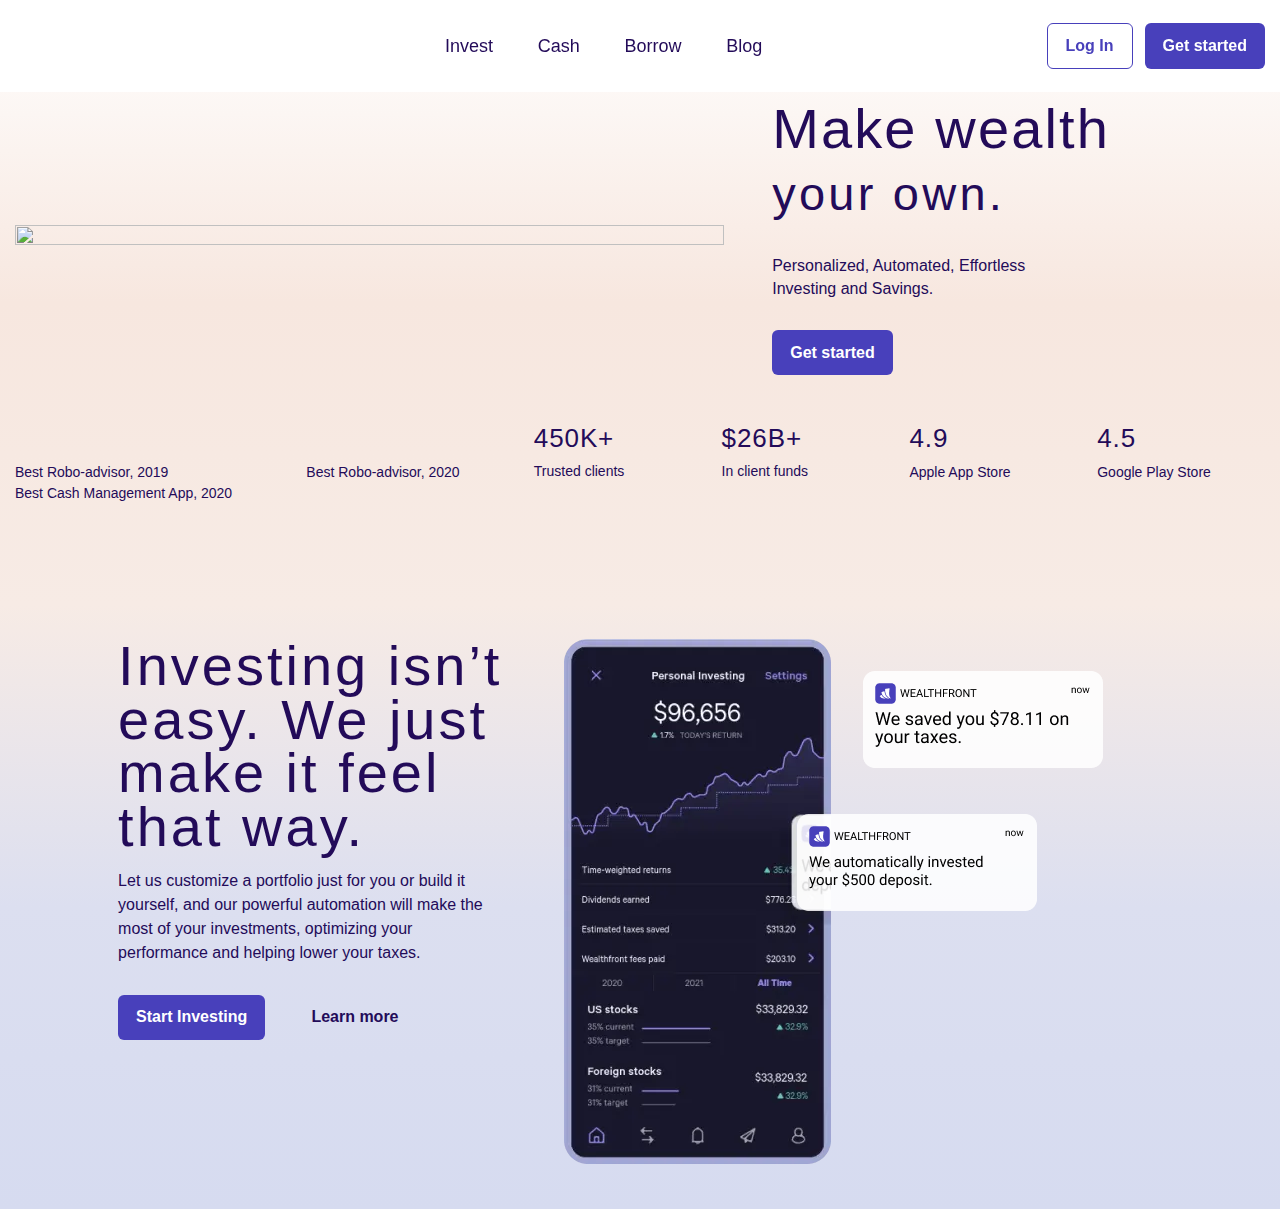
==== index.html @ c9bc50d7 "adaptive section" ====
<!DOCTYPE html>
<html lang="en">
<head>
	<meta charset="UTF-8">
	<meta http-equiv="X-UA-Compatible" content="IE=edge">
	<meta name="viewport" content="width=device-width, initial-scale=1.0">
	<title>Wealthfront</title>
	<link rel="shortcut icon" href="files/favicon.ico">
	<link rel="preconnect" href="https://fonts.googleapis.com">
	<link rel="preconnect" href="https://fonts.gstatic.com" crossorigin>
	<link href="https://fonts.googleapis.com/css2?family=*Please input your font*&display=swap&_v=20220605150128" rel="stylesheet">
	<link rel="stylesheet" href="css/style.min.css?_v=20220605150128">
</head>

<body>
	<div class="wrapper">
		<header class="header">
	<div class="header__container">
		<a href="##" class="header__logo _icon-logo logo">
		</a>
		<div class="header__menu menu">
			<div class="menu__icon">
				<span></span>
			</div>
			<nav class="menu__body">
				<ul class="menu__list">
					<li><a href="##" class="menu__link">Invest</a></li>
					<li><a href="##" class="menu__link">Cash</a></li>
					<li><a href="##" class="menu__link">Borrow</a></li>
					<li><a href="##" class="menu__link">Blog</a></li>
				</ul>
				<div class="menu__btns">
					<a href="##" class="btn menu-btn menu-btn__login ">
						Log In
					</a>
					<a href="##" class="btn btn__get menu-btn menu-btn__get ">
						Get started
					</a>
				</div>
			</nav>
		</div>
	</div>
</header>
		<main class="page">
			<section class="hero">
				<div class="hero__container">
					<div class="hero__preview preview">
						<div class="preview__img">
							<picture><source srcset="img/screen.webp" type="image/webp"><img src="img/screen.jpg" alt=""></picture>
						</div>
						<div class="preview__offer offer">
							<h2 class="offer__title">Make wealth <br> <span>your own.</span></h2>
							<div class="offer__texts">
								<p class="offer__text">
									Personalized, Automated, Effortless
								</p>
								<p class="offer__text">
									Investing and Savings.
								</p>
							</div>
							<a href="##" class="offer__cta btn btn__get">
								Get started
							</a>
						</div>
					</div>
					<div class="hero__info info">
						<div class="info-item nerdwallet">
							<h4 class="info-item__title _icon-nerdwallet"></h4>
							<p class="info-item__text">
								Best Robo-advisor, 2019
							</p>
							<p class="info-item__text">
								Best Cash Management App, 2020
							</p>

						</div>
						<div class="info-item investopedia">
							<h4 class="info-item__title _icon-investopedia"></h4>
							<p class="info-item__text">
								Best Robo-advisor, 2020
							</p>
						</div>
						<div class="info__subwrapper">
							<div class="info-item">
								<h4 class="info-item__title">450<span>K+</span></h4>
								<p class="info-item__text">
									Trusted clients
								</p>
							</div>
							<div class="info-item">
								<h4 class="info-item__title"><span>$</span>26<span>B+</span></h4>
								<p class="info-item__text">
									In client funds
								</p>
							</div>
							<div class="info-item">
								<h4 class="info-item__title _icon-star">4.9</h4>
								<p class="info-item__text">
									Apple App Store
								</p>
							</div>
							<div class="info-item">
								<h4 class="info-item__title _icon-star">4.5</h4>
								<p class="info-item__text">
									Google Play Store
								</p>
							</div>
						</div>
					</div>
				</div>
			</section>
			<section class="investing">
				<div class="investing__container-xl">
					<div class="investing__content">
						<h2 class="investing__title">
							Investing isn’t easy. We just make it feel that way.
						</h2>
						<p class="investing__text">
							Let us customize a portfolio just for you or build it yourself, and our powerful automation will
							make the most of your investments, optimizing your performance and helping lower your taxes.
						</p>
						<div class="investing__btns">
							<a href="##" class="btn btn__get btn__investing">Start Investing</a>
							<a href="##" class="btn btn__more">Learn more</a>
						</div>
					</div>
					<div class="investing__img">
						<picture><source srcset="img/phone.webp" type="image/webp"><img src="img/phone.png" alt=""></picture>
					</div>
				</div>
			</section>
		</main>
		<footer class="footer">
    <div class="footer__container">

    </div>
</footer>
	</div>
	<script src="js/app.min.js?_v=20220605150128"></script>
</body>

</html>
---- css/style.min.css ----
@font-face{font-family:icons;font-display:swap;src:url(../fonts/icons.woff2) format("woff2"),url(../fonts/icons);font-weight:400;font-style:normal}@font-face{font-family:icons;src:url(../fonts/icons.eot?j9k2gh);src:url(../fonts/icons.eot?j9k2gh#iefix) format("embedded-opentype"),url(../fonts/icons.ttf?j9k2gh) format("truetype"),url(../fonts/icons.woff?j9k2gh) format("woff"),url(../fonts/icons.svg?j9k2gh#icons) format("svg");font-weight:400;font-style:normal;font-display:block}[class*=" _icon-"]::after,[class*=" _icon-"]::before,[class^=_icon-]::after,[class^=_icon-]::before{font-family:icons!important;speak:never;font-style:normal;font-weight:400;font-variant:normal;text-transform:none;line-height:1;-webkit-font-smoothing:antialiased;-moz-osx-font-smoothing:grayscale}._icon-logo:before{content:"\e900"}._icon-logoItem:before{content:"\e901"}._icon-star:after{content:"\e902"}._icon-bloomberg:before{content:"\e903"}._icon-cnbc:before{content:"\e904"}._icon-investopedia:before{content:"\e905"}._icon-nerdwallet:before{content:"\e906"}._icon-reuters:before{content:"\e907"}._icon-times:before{content:"\e908"}._icon-wsj:before{content:"\e909"}*{padding:0;margin:0;border:0}*,:after,:before{-webkit-box-sizing:border-box;box-sizing:border-box}:active,:focus{outline:0}a:active,a:focus{outline:0}a{color:#000}aside,footer,header,nav{display:block}body,html{height:100%;width:100%;font-size:100%;line-height:1;font-size:14px;-ms-text-size-adjust:100%;-moz-text-size-adjust:100%;-webkit-text-size-adjust:100%}button,input,textarea{font-family:inherit}input::-ms-clear{display:none}button{cursor:pointer}button::-moz-focus-inner{padding:0;border:0}a,a:visited{text-decoration:none}a:hover{text-decoration:none}ul li{list-style:none}img{vertical-align:top}h1,h2,h3,h4,h5,h6{font-size:inherit;font-weight:400}body{font-family:Roboto,sans-serif}.img-fluid{width:100%;height:auto}.wrapper{color:#230b59;overflow:hidden;min-height:100%;display:-webkit-box;display:-ms-flexbox;display:flex;-webkit-box-orient:vertical;-webkit-box-direction:normal;-ms-flex-direction:column;flex-direction:column;background:-webkit-gradient(linear,left top,left bottom,from(rgba(247,233,226,0)),color-stop(25%,#f7e7df),color-stop(50%,#f7ebe5),color-stop(75%,#dcdff0),to(#d6dbf0));background:-o-linear-gradient(top,rgba(247,233,226,0) 0,#f7e7df 25%,#f7ebe5 50%,#dcdff0 75%,#d6dbf0 100%);background:linear-gradient(180deg,rgba(247,233,226,0) 0,#f7e7df 25%,#f7ebe5 50%,#dcdff0 75%,#d6dbf0 100%)}main{-webkit-box-flex:1;-ms-flex:1 1 auto;flex:1 1 auto}a{color:#230b59}[class*=__container]{max-width:1344px;margin:0 auto;padding:0 15px}[class*=__container-xl]{max-width:1280px;margin:0 auto;padding-left:calc(30px + 35 * ((100vw - 320px)/ 1120));padding-right:calc(30px + 35 * ((100vw - 320px)/ 1120))}h2{font-size:56px}h3{font-size:50px}h4{font-size:34px}h5{font-size:15px}h6{font-size:12px}p{font-size:16px;line-height:1.5em}.page{margin-top:98px}.btn,.btn__get,.btn__more,.menu-btn__login{min-width:-webkit-max-content;min-width:-moz-max-content;min-width:max-content;font-weight:700;font-size:16px;padding:11.5px 18px;border-radius:6px;line-height:1.35em;text-align:center;display:-webkit-box;display:-ms-flexbox;display:flex;-webkit-box-align:center;-ms-flex-align:center;align-items:center;-webkit-transition:all .3s ease 0s;-o-transition:all .3s ease 0s;transition:all .3s ease 0s}.btn__get{background-color:#4840bb;color:#fff}.btn__get:hover{background-color:rgba(35,11,89,.8)}.btn__more:hover{background-color:rgba(72,64,187,.2)}.header{color:#4840bb;background-color:rgba(255,255,255,.95);position:fixed;z-index:1;width:100%}.header__container{min-height:calc(70px + 26 * ((100vw - 320px)/ 1120));display:-webkit-box;display:-ms-flexbox;display:flex;-webkit-box-align:center;-ms-flex-align:center;align-items:center;padding-top:5px;padding-bottom:5px;-webkit-box-pack:justify;-ms-flex-pack:justify;justify-content:space-between;gap:20px}.header__logo{-webkit-box-flex:1;-ms-flex:1 1 33.333%;flex:1 1 33.333%;color:#230b59;font-size:25px;z-index:5}.header__menu{-webkit-box-flex:1;-ms-flex:1 1 66.666%;flex:1 1 66.666%}.menu__body{display:-webkit-box;display:-ms-flexbox;display:flex;-webkit-box-pack:justify;-ms-flex-pack:justify;justify-content:space-between;-webkit-box-align:center;-ms-flex-align:center;align-items:center;gap:20px}.menu__btns{display:-webkit-box;display:-ms-flexbox;display:flex;gap:12px}.menu__list{display:-webkit-box;display:-ms-flexbox;display:flex;gap:calc(25px + 23 * ((100vw - 320px)/ 1120))}.menu__list li{font-size:18px;line-height:1.8em}.menu__list li:hover{text-decoration:underline}.menu__btns{display:-webkit-box;display:-ms-flexbox;display:flex;gap:12px}.menu-btn__login{border:1px solid #4840bb;color:#4840bb;-webkit-transition:all .3s ease 0s;-o-transition:all .3s ease 0s;transition:all .3s ease 0s}.menu-btn__login:hover{color:rgba(255,255,255,.9);background-color:rgba(35,11,89,.9)}.hero{padding-bottom:67.5px}.preview{display:-webkit-box;display:-ms-flexbox;display:flex;-webkit-box-align:center;-ms-flex-align:center;align-items:center;gap:48px;margin-bottom:50px}.preview__img{-webkit-box-flex:1;-ms-flex:1 1 59%;flex:1 1 59%}.preview__img img{width:100%;height:100%}.preview__offer{-webkit-box-flex:1;-ms-flex:1 1 41%;flex:1 1 41%}.offer{display:-webkit-box;display:-ms-flexbox;display:flex;-webkit-box-orient:vertical;-webkit-box-direction:normal;-ms-flex-direction:column;flex-direction:column;-webkit-box-align:start;-ms-flex-align:start;align-items:flex-start;gap:30px}.offer__title{line-height:1.1em;letter-spacing:.03798em}.offer__title span{font-size:47px;letter-spacing:.06875em}.offer__text{line-height:1.44em}.info{display:-ms-grid;display:grid;gap:20px;grid-template-areas:"nerdwallet investopedia info__subwrapper info__subwrapper info__subwrapper info__subwrapper"}.info__subwrapper{-ms-grid-row:1;-ms-grid-column:5;-ms-grid-column-span:7;display:-ms-grid;display:grid;-ms-grid-columns:1fr 20px 1fr 20px 1fr 20px 1fr;grid-template-columns:repeat(4,1fr);gap:0 20px;grid-template-areas:". . . .";grid-area:info__subwrapper}.info-item__title{letter-spacing:.034375em;margin-bottom:10px;font-size:26px}.info-item__title::after{margin-left:8.5px}.info-item__text{font-size:14px}.info-item.nerdwallet{-ms-grid-row:1;-ms-grid-column:1;grid-area:nerdwallet}.info-item.investopedia{-ms-grid-row:1;-ms-grid-column:3;grid-area:investopedia}.investing{padding:67.5px 0 45px 0}.investing__container-xl{display:-webkit-box;display:-ms-flexbox;display:flex;-webkit-box-pack:center;-ms-flex-pack:center;justify-content:center;gap:calc(30px + 34 * ((100vw - 320px)/ 1120))}.investing__content{max-width:45%}.investing__title{font-size:56px;line-height:.96em;letter-spacing:.0535714286em;margin-bottom:15px}.investing__text{margin-bottom:30px}.investing__btns{display:-webkit-box;display:-ms-flexbox;display:flex;gap:calc(5px + 27 * ((100vw - 320px)/ 1120))}.investing__btns>a{min-width:-webkit-max-content;min-width:-moz-max-content;min-width:max-content}.investing__img{position:relative;z-index:0}.investing__img:after,.investing__img:before{z-index:1}.investing__img:before{content:url(../img/notification1.png);position:absolute;top:32px;left:50%}.investing__img:after{content:url(../img/notification2.png);position:absolute;top:175px;left:39%}:root{--wf-fade-stop:0%;--wf-fade-start:5%}@media (min-width:62em){.investing__content{max-width:33.333%}.investing__img{width:598px}}@media (max-width:61.9375em){.info{justify-items:center;-ms-grid-columns:1fr 25px 1fr;grid-template-columns:repeat(2,1fr);-ms-grid-rows:auto 25px auto 25px auto;grid-template-rows:repeat(3,auto);gap:25px;grid-template-areas:"nerdwallet nerdwallet" "investopedia investopedia" "info__subwrapper info__subwrapper"}.info__subwrapper{margin-top:10px;-ms-grid-columns:auto 25px auto;grid-template-columns:repeat(2,auto);-ms-grid-rows:auto 25px auto;grid-template-rows:repeat(2,auto);width:100%;gap:25px;grid-template-areas:". ." ". ."}.info-item{text-align:center}.investing__img::before{left:"100%";top:100px}.investing__img::after{top:180px;left:"100%"}.info__subwrapper{-ms-grid-row:5;-ms-grid-column:1;-ms-grid-column-span:3}.info-item.nerdwallet{-ms-grid-row:1;-ms-grid-column:1;-ms-grid-column-span:3}.info-item.investopedia{-ms-grid-row:3;-ms-grid-column:1;-ms-grid-column-span:3}}@media (max-width:61.9375em) and (max-width:1344px){.investing__img::before{left:calc(15% + 85 * ((100vw - 320px)/ 1024))}.investing__img::before{top:calc(300px + -200 * ((100vw - 320px)/ 1024))}.investing__img::after{top:calc(450px + -270 * ((100vw - 320px)/ 1024))}.investing__img::after{left:calc(-30% + 130 * ((100vw - 320px)/ 1024))}}@media (max-width:47.9375em){.menu__icon{z-index:5;display:block;position:relative;width:44px;height:33px;margin-left:auto;cursor:pointer}.menu__icon._active span,.menu__icon._active::after,.menu__icon._active::before{background-color:#fff}.menu__icon span,.menu__icon::after,.menu__icon::before{left:0;position:absolute;height:10%;width:100%;-webkit-transition:all .3s ease 0s;-o-transition:all .3s ease 0s;transition:all .3s ease 0s;background:#4840bb;border-radius:6px}.menu__icon::after,.menu__icon::before{content:""}.menu__icon::before{top:0}.menu__icon::after{bottom:0}.menu__icon span{top:50%;-webkit-transform:scale(1) translate(0,-50%);-ms-transform:scale(1) translate(0,-50%);transform:scale(1) translate(0,-50%);width:100%}.menu__icon._active span{-webkit-transform:scale(0) translate(0,-50%);-ms-transform:scale(0) translate(0,-50%);transform:scale(0) translate(0,-50%)}.menu__icon._active:before{top:50%;-webkit-transform:rotate(45deg) translate(0,-50%);-ms-transform:rotate(45deg) translate(0,-50%);transform:rotate(45deg) translate(0,-50%)}.menu__icon._active:after{bottom:50%;-webkit-transform:rotate(-45deg) translate(0,50%);-ms-transform:rotate(-45deg) translate(0,50%);transform:rotate(-45deg) translate(0,50%)}.menu__body{-webkit-box-orient:vertical;-webkit-box-direction:normal;-ms-flex-direction:column;flex-direction:column;padding:15px 0 30px 0;position:fixed;right:-100%;top:0;width:calc(240px + 20 * ((100vw - 320px)/ 1120));height:100%;background-color:rgba(35,11,89,.85);z-index:1;-webkit-transition:all .6s ease 0s;-o-transition:all .6s ease 0s;transition:all .6s ease 0s;overflow:auto}.menu__body._active{right:0}.menu__list{-webkit-box-orient:vertical;-webkit-box-direction:normal;-ms-flex-direction:column;flex-direction:column;-ms-flex-item-align:start;align-self:flex-start;padding:0 20px;gap:0}.menu__list>li{display:-webkit-box;display:-ms-flexbox;display:flex;-ms-flex-wrap:wrap;flex-wrap:wrap;margin:0;padding:22px 0;max-width:-webkit-fit-content;max-width:-moz-fit-content;max-width:fit-content}.menu__list>li a{color:#fff}.menu__list>li:last-child{margin-bottom:0}.menu-btn__login{color:#fff;border:2px solid #4840bb}.header{background-color:rgba(255,255,255,.85)}.offer{-webkit-box-align:center;-ms-flex-align:center;align-items:center;text-align:center}.offer__text{display:inline}.hero__container{padding:0}.hero__preview{-webkit-box-orient:vertical;-webkit-box-direction:normal;-ms-flex-direction:column;flex-direction:column}.hero__info{padding:0 15px}.investing__container-xl{-webkit-box-orient:vertical;-webkit-box-direction:reverse;-ms-flex-direction:column-reverse;flex-direction:column-reverse}.investing__content{max-width:"33.333%"}.investing__img img{width:"100%";height:370px;height:calc(400px + -30 * ((100vw - 320px)/ 1120));-o-object-fit:none;object-fit:none;-o-object-position:top left;object-position:top left;-webkit-mask-image:-webkit-gradient(linear,left bottom,left top,from(rgba(0,0,0,0)),to(#fff));-webkit-mask-image:linear-gradient(0deg,rgba(0,0,0,0) var(--wf-fade-stop,60%),#fff var(--wf-fade-start,75%))}.investing__img::after,.investing__img::before{right:auto}.investing__img::before{left:"350%";top:"-50%"}.investing__img::after{left:"230%";top:"10%"}}@media (max-width:47.9375em) and (max-width:1344px){.investing__content{max-width:calc(100% + -66.667 * ((100vw - 320px)/ 1024))}.investing__img img{width:calc(105% + -5 * ((100vw - 320px)/ 1024))}.investing__img::before{left:calc(7% + 343 * ((100vw - 320px)/ 1024))}.investing__img::before{top:calc(50% + -100 * ((100vw - 320px)/ 1024))}.investing__img::after{left:calc(7% + 223 * ((100vw - 320px)/ 1024))}.investing__img::after{top:calc(77% + -67 * ((100vw - 320px)/ 1024))}}@media (max-width:35.9375em){.menu__icon._active span,.menu__icon._active::after,.menu__icon._active::before{background-color:#230b59}.menu__body{background-color:rgba(35,11,89,.95)}.menu__body._active::before{content:"";position:fixed;width:100%;top:0;left:0;height:calc(70px + 26 * ((100vw - 320px)/ 1120));background-color:#fff;z-index:2}.menu__list{margin-top:calc(70px + 26 * ((100vw - 320px)/ 1120))}}
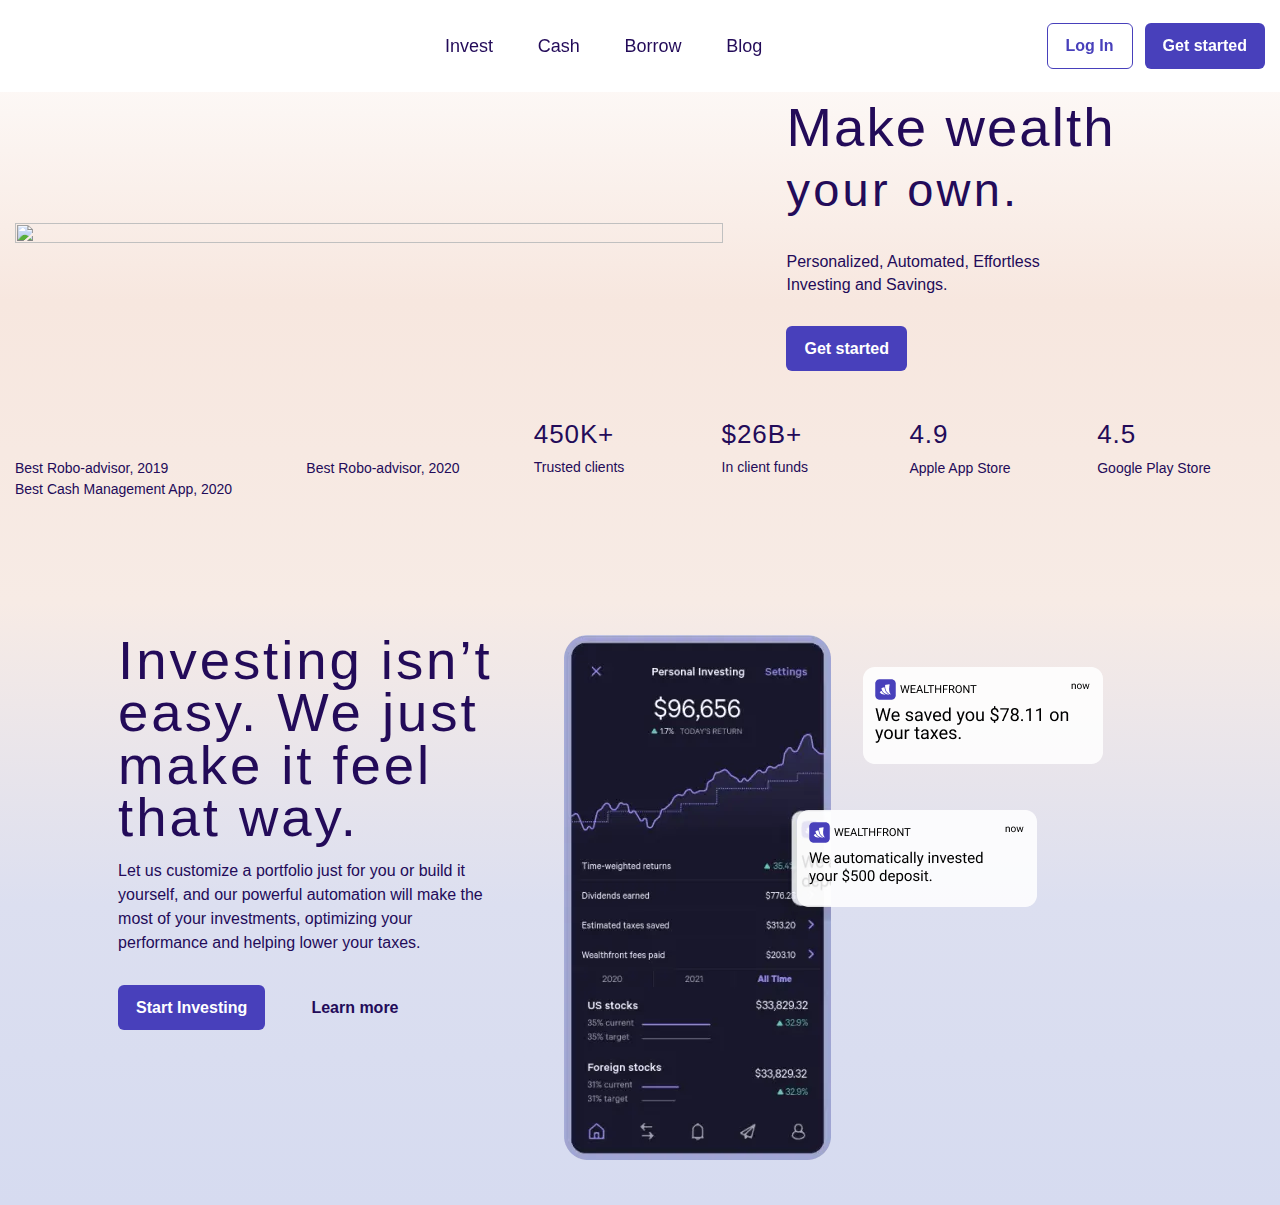
==== commit 2c4035fb: "fix translate" ====
--- a/index.html
+++ b/index.html
@@ -8,8 +8,8 @@
 	<link rel="shortcut icon" href="files/favicon.ico">
 	<link rel="preconnect" href="https://fonts.googleapis.com">
 	<link rel="preconnect" href="https://fonts.gstatic.com" crossorigin>
-	<link href="https://fonts.googleapis.com/css2?family=*Please input your font*&display=swap&_v=20220605150128" rel="stylesheet">
-	<link rel="stylesheet" href="css/style.min.css?_v=20220605150128">
+	<link href="https://fonts.googleapis.com/css2?family=*Please input your font*&display=swap&_v=20220605163911" rel="stylesheet">
+	<link rel="stylesheet" href="css/style.min.css?_v=20220605163911">
 </head>
 
 <body>
@@ -136,7 +136,7 @@
     </div>
 </footer>
 	</div>
-	<script src="js/app.min.js?_v=20220605150128"></script>
+	<script src="js/app.min.js?_v=20220605163911"></script>
 </body>
 
 </html>--- a/css/style.min.css
+++ b/css/style.min.css
@@ -1 +1 @@
-@font-face{font-family:icons;font-display:swap;src:url(../fonts/icons.woff2) format("woff2"),url(../fonts/icons);font-weight:400;font-style:normal}@font-face{font-family:icons;src:url(../fonts/icons.eot?j9k2gh);src:url(../fonts/icons.eot?j9k2gh#iefix) format("embedded-opentype"),url(../fonts/icons.ttf?j9k2gh) format("truetype"),url(../fonts/icons.woff?j9k2gh) format("woff"),url(../fonts/icons.svg?j9k2gh#icons) format("svg");font-weight:400;font-style:normal;font-display:block}[class*=" _icon-"]::after,[class*=" _icon-"]::before,[class^=_icon-]::after,[class^=_icon-]::before{font-family:icons!important;speak:never;font-style:normal;font-weight:400;font-variant:normal;text-transform:none;line-height:1;-webkit-font-smoothing:antialiased;-moz-osx-font-smoothing:grayscale}._icon-logo:before{content:"\e900"}._icon-logoItem:before{content:"\e901"}._icon-star:after{content:"\e902"}._icon-bloomberg:before{content:"\e903"}._icon-cnbc:before{content:"\e904"}._icon-investopedia:before{content:"\e905"}._icon-nerdwallet:before{content:"\e906"}._icon-reuters:before{content:"\e907"}._icon-times:before{content:"\e908"}._icon-wsj:before{content:"\e909"}*{padding:0;margin:0;border:0}*,:after,:before{-webkit-box-sizing:border-box;box-sizing:border-box}:active,:focus{outline:0}a:active,a:focus{outline:0}a{color:#000}aside,footer,header,nav{display:block}body,html{height:100%;width:100%;font-size:100%;line-height:1;font-size:14px;-ms-text-size-adjust:100%;-moz-text-size-adjust:100%;-webkit-text-size-adjust:100%}button,input,textarea{font-family:inherit}input::-ms-clear{display:none}button{cursor:pointer}button::-moz-focus-inner{padding:0;border:0}a,a:visited{text-decoration:none}a:hover{text-decoration:none}ul li{list-style:none}img{vertical-align:top}h1,h2,h3,h4,h5,h6{font-size:inherit;font-weight:400}body{font-family:Roboto,sans-serif}.img-fluid{width:100%;height:auto}.wrapper{color:#230b59;overflow:hidden;min-height:100%;display:-webkit-box;display:-ms-flexbox;display:flex;-webkit-box-orient:vertical;-webkit-box-direction:normal;-ms-flex-direction:column;flex-direction:column;background:-webkit-gradient(linear,left top,left bottom,from(rgba(247,233,226,0)),color-stop(25%,#f7e7df),color-stop(50%,#f7ebe5),color-stop(75%,#dcdff0),to(#d6dbf0));background:-o-linear-gradient(top,rgba(247,233,226,0) 0,#f7e7df 25%,#f7ebe5 50%,#dcdff0 75%,#d6dbf0 100%);background:linear-gradient(180deg,rgba(247,233,226,0) 0,#f7e7df 25%,#f7ebe5 50%,#dcdff0 75%,#d6dbf0 100%)}main{-webkit-box-flex:1;-ms-flex:1 1 auto;flex:1 1 auto}a{color:#230b59}[class*=__container]{max-width:1344px;margin:0 auto;padding:0 15px}[class*=__container-xl]{max-width:1280px;margin:0 auto;padding-left:calc(30px + 35 * ((100vw - 320px)/ 1120));padding-right:calc(30px + 35 * ((100vw - 320px)/ 1120))}h2{font-size:56px}h3{font-size:50px}h4{font-size:34px}h5{font-size:15px}h6{font-size:12px}p{font-size:16px;line-height:1.5em}.page{margin-top:98px}.btn,.btn__get,.btn__more,.menu-btn__login{min-width:-webkit-max-content;min-width:-moz-max-content;min-width:max-content;font-weight:700;font-size:16px;padding:11.5px 18px;border-radius:6px;line-height:1.35em;text-align:center;display:-webkit-box;display:-ms-flexbox;display:flex;-webkit-box-align:center;-ms-flex-align:center;align-items:center;-webkit-transition:all .3s ease 0s;-o-transition:all .3s ease 0s;transition:all .3s ease 0s}.btn__get{background-color:#4840bb;color:#fff}.btn__get:hover{background-color:rgba(35,11,89,.8)}.btn__more:hover{background-color:rgba(72,64,187,.2)}.header{color:#4840bb;background-color:rgba(255,255,255,.95);position:fixed;z-index:1;width:100%}.header__container{min-height:calc(70px + 26 * ((100vw - 320px)/ 1120));display:-webkit-box;display:-ms-flexbox;display:flex;-webkit-box-align:center;-ms-flex-align:center;align-items:center;padding-top:5px;padding-bottom:5px;-webkit-box-pack:justify;-ms-flex-pack:justify;justify-content:space-between;gap:20px}.header__logo{-webkit-box-flex:1;-ms-flex:1 1 33.333%;flex:1 1 33.333%;color:#230b59;font-size:25px;z-index:5}.header__menu{-webkit-box-flex:1;-ms-flex:1 1 66.666%;flex:1 1 66.666%}.menu__body{display:-webkit-box;display:-ms-flexbox;display:flex;-webkit-box-pack:justify;-ms-flex-pack:justify;justify-content:space-between;-webkit-box-align:center;-ms-flex-align:center;align-items:center;gap:20px}.menu__btns{display:-webkit-box;display:-ms-flexbox;display:flex;gap:12px}.menu__list{display:-webkit-box;display:-ms-flexbox;display:flex;gap:calc(25px + 23 * ((100vw - 320px)/ 1120))}.menu__list li{font-size:18px;line-height:1.8em}.menu__list li:hover{text-decoration:underline}.menu__btns{display:-webkit-box;display:-ms-flexbox;display:flex;gap:12px}.menu-btn__login{border:1px solid #4840bb;color:#4840bb;-webkit-transition:all .3s ease 0s;-o-transition:all .3s ease 0s;transition:all .3s ease 0s}.menu-btn__login:hover{color:rgba(255,255,255,.9);background-color:rgba(35,11,89,.9)}.hero{padding-bottom:67.5px}.preview{display:-webkit-box;display:-ms-flexbox;display:flex;-webkit-box-align:center;-ms-flex-align:center;align-items:center;gap:48px;margin-bottom:50px}.preview__img{-webkit-box-flex:1;-ms-flex:1 1 59%;flex:1 1 59%}.preview__img img{width:100%;height:100%}.preview__offer{-webkit-box-flex:1;-ms-flex:1 1 41%;flex:1 1 41%}.offer{display:-webkit-box;display:-ms-flexbox;display:flex;-webkit-box-orient:vertical;-webkit-box-direction:normal;-ms-flex-direction:column;flex-direction:column;-webkit-box-align:start;-ms-flex-align:start;align-items:flex-start;gap:30px}.offer__title{line-height:1.1em;letter-spacing:.03798em}.offer__title span{font-size:47px;letter-spacing:.06875em}.offer__text{line-height:1.44em}.info{display:-ms-grid;display:grid;gap:20px;grid-template-areas:"nerdwallet investopedia info__subwrapper info__subwrapper info__subwrapper info__subwrapper"}.info__subwrapper{-ms-grid-row:1;-ms-grid-column:5;-ms-grid-column-span:7;display:-ms-grid;display:grid;-ms-grid-columns:1fr 20px 1fr 20px 1fr 20px 1fr;grid-template-columns:repeat(4,1fr);gap:0 20px;grid-template-areas:". . . .";grid-area:info__subwrapper}.info-item__title{letter-spacing:.034375em;margin-bottom:10px;font-size:26px}.info-item__title::after{margin-left:8.5px}.info-item__text{font-size:14px}.info-item.nerdwallet{-ms-grid-row:1;-ms-grid-column:1;grid-area:nerdwallet}.info-item.investopedia{-ms-grid-row:1;-ms-grid-column:3;grid-area:investopedia}.investing{padding:67.5px 0 45px 0}.investing__container-xl{display:-webkit-box;display:-ms-flexbox;display:flex;-webkit-box-pack:center;-ms-flex-pack:center;justify-content:center;gap:calc(30px + 34 * ((100vw - 320px)/ 1120))}.investing__content{max-width:45%}.investing__title{font-size:56px;line-height:.96em;letter-spacing:.0535714286em;margin-bottom:15px}.investing__text{margin-bottom:30px}.investing__btns{display:-webkit-box;display:-ms-flexbox;display:flex;gap:calc(5px + 27 * ((100vw - 320px)/ 1120))}.investing__btns>a{min-width:-webkit-max-content;min-width:-moz-max-content;min-width:max-content}.investing__img{position:relative;z-index:0}.investing__img:after,.investing__img:before{z-index:1}.investing__img:before{content:url(../img/notification1.png);position:absolute;top:32px;left:50%}.investing__img:after{content:url(../img/notification2.png);position:absolute;top:175px;left:39%}:root{--wf-fade-stop:0%;--wf-fade-start:5%}@media (min-width:62em){.investing__content{max-width:33.333%}.investing__img{width:598px}}@media (max-width:61.9375em){.info{justify-items:center;-ms-grid-columns:1fr 25px 1fr;grid-template-columns:repeat(2,1fr);-ms-grid-rows:auto 25px auto 25px auto;grid-template-rows:repeat(3,auto);gap:25px;grid-template-areas:"nerdwallet nerdwallet" "investopedia investopedia" "info__subwrapper info__subwrapper"}.info__subwrapper{margin-top:10px;-ms-grid-columns:auto 25px auto;grid-template-columns:repeat(2,auto);-ms-grid-rows:auto 25px auto;grid-template-rows:repeat(2,auto);width:100%;gap:25px;grid-template-areas:". ." ". ."}.info-item{text-align:center}.investing__img::before{left:"100%";top:100px}.investing__img::after{top:180px;left:"100%"}.info__subwrapper{-ms-grid-row:5;-ms-grid-column:1;-ms-grid-column-span:3}.info-item.nerdwallet{-ms-grid-row:1;-ms-grid-column:1;-ms-grid-column-span:3}.info-item.investopedia{-ms-grid-row:3;-ms-grid-column:1;-ms-grid-column-span:3}}@media (max-width:61.9375em) and (max-width:1344px){.investing__img::before{left:calc(15% + 85 * ((100vw - 320px)/ 1024))}.investing__img::before{top:calc(300px + -200 * ((100vw - 320px)/ 1024))}.investing__img::after{top:calc(450px + -270 * ((100vw - 320px)/ 1024))}.investing__img::after{left:calc(-30% + 130 * ((100vw - 320px)/ 1024))}}@media (max-width:47.9375em){.menu__icon{z-index:5;display:block;position:relative;width:44px;height:33px;margin-left:auto;cursor:pointer}.menu__icon._active span,.menu__icon._active::after,.menu__icon._active::before{background-color:#fff}.menu__icon span,.menu__icon::after,.menu__icon::before{left:0;position:absolute;height:10%;width:100%;-webkit-transition:all .3s ease 0s;-o-transition:all .3s ease 0s;transition:all .3s ease 0s;background:#4840bb;border-radius:6px}.menu__icon::after,.menu__icon::before{content:""}.menu__icon::before{top:0}.menu__icon::after{bottom:0}.menu__icon span{top:50%;-webkit-transform:scale(1) translate(0,-50%);-ms-transform:scale(1) translate(0,-50%);transform:scale(1) translate(0,-50%);width:100%}.menu__icon._active span{-webkit-transform:scale(0) translate(0,-50%);-ms-transform:scale(0) translate(0,-50%);transform:scale(0) translate(0,-50%)}.menu__icon._active:before{top:50%;-webkit-transform:rotate(45deg) translate(0,-50%);-ms-transform:rotate(45deg) translate(0,-50%);transform:rotate(45deg) translate(0,-50%)}.menu__icon._active:after{bottom:50%;-webkit-transform:rotate(-45deg) translate(0,50%);-ms-transform:rotate(-45deg) translate(0,50%);transform:rotate(-45deg) translate(0,50%)}.menu__body{-webkit-box-orient:vertical;-webkit-box-direction:normal;-ms-flex-direction:column;flex-direction:column;padding:15px 0 30px 0;position:fixed;right:-100%;top:0;width:calc(240px + 20 * ((100vw - 320px)/ 1120));height:100%;background-color:rgba(35,11,89,.85);z-index:1;-webkit-transition:all .6s ease 0s;-o-transition:all .6s ease 0s;transition:all .6s ease 0s;overflow:auto}.menu__body._active{right:0}.menu__list{-webkit-box-orient:vertical;-webkit-box-direction:normal;-ms-flex-direction:column;flex-direction:column;-ms-flex-item-align:start;align-self:flex-start;padding:0 20px;gap:0}.menu__list>li{display:-webkit-box;display:-ms-flexbox;display:flex;-ms-flex-wrap:wrap;flex-wrap:wrap;margin:0;padding:22px 0;max-width:-webkit-fit-content;max-width:-moz-fit-content;max-width:fit-content}.menu__list>li a{color:#fff}.menu__list>li:last-child{margin-bottom:0}.menu-btn__login{color:#fff;border:2px solid #4840bb}.header{background-color:rgba(255,255,255,.85)}.offer{-webkit-box-align:center;-ms-flex-align:center;align-items:center;text-align:center}.offer__text{display:inline}.hero__container{padding:0}.hero__preview{-webkit-box-orient:vertical;-webkit-box-direction:normal;-ms-flex-direction:column;flex-direction:column}.hero__info{padding:0 15px}.investing__container-xl{-webkit-box-orient:vertical;-webkit-box-direction:reverse;-ms-flex-direction:column-reverse;flex-direction:column-reverse}.investing__content{max-width:"33.333%"}.investing__img img{width:"100%";height:370px;height:calc(400px + -30 * ((100vw - 320px)/ 1120));-o-object-fit:none;object-fit:none;-o-object-position:top left;object-position:top left;-webkit-mask-image:-webkit-gradient(linear,left bottom,left top,from(rgba(0,0,0,0)),to(#fff));-webkit-mask-image:linear-gradient(0deg,rgba(0,0,0,0) var(--wf-fade-stop,60%),#fff var(--wf-fade-start,75%))}.investing__img::after,.investing__img::before{right:auto}.investing__img::before{left:"350%";top:"-50%"}.investing__img::after{left:"230%";top:"10%"}}@media (max-width:47.9375em) and (max-width:1344px){.investing__content{max-width:calc(100% + -66.667 * ((100vw - 320px)/ 1024))}.investing__img img{width:calc(105% + -5 * ((100vw - 320px)/ 1024))}.investing__img::before{left:calc(7% + 343 * ((100vw - 320px)/ 1024))}.investing__img::before{top:calc(50% + -100 * ((100vw - 320px)/ 1024))}.investing__img::after{left:calc(7% + 223 * ((100vw - 320px)/ 1024))}.investing__img::after{top:calc(77% + -67 * ((100vw - 320px)/ 1024))}}@media (max-width:35.9375em){.menu__icon._active span,.menu__icon._active::after,.menu__icon._active::before{background-color:#230b59}.menu__body{background-color:rgba(35,11,89,.95)}.menu__body._active::before{content:"";position:fixed;width:100%;top:0;left:0;height:calc(70px + 26 * ((100vw - 320px)/ 1120));background-color:#fff;z-index:2}.menu__list{margin-top:calc(70px + 26 * ((100vw - 320px)/ 1120))}}+@font-face{font-family:icons;font-display:swap;src:url(../fonts/icons.woff2) format("woff2"),url(../fonts/icons);font-weight:400;font-style:normal}@font-face{font-family:icons;src:url(../fonts/icons.eot?j9k2gh);src:url(../fonts/icons.eot?j9k2gh#iefix) format("embedded-opentype"),url(../fonts/icons.ttf?j9k2gh) format("truetype"),url(../fonts/icons.woff?j9k2gh) format("woff"),url(../fonts/icons.svg?j9k2gh#icons) format("svg");font-weight:400;font-style:normal;font-display:block}[class*=" _icon-"]::after,[class*=" _icon-"]::before,[class^=_icon-]::after,[class^=_icon-]::before{font-family:icons!important;speak:never;font-style:normal;font-weight:400;font-variant:normal;text-transform:none;line-height:1;-webkit-font-smoothing:antialiased;-moz-osx-font-smoothing:grayscale}._icon-logo:before{content:"\e900"}._icon-logoItem:before{content:"\e901"}._icon-star:after{content:"\e902"}._icon-bloomberg:before{content:"\e903"}._icon-cnbc:before{content:"\e904"}._icon-investopedia:before{content:"\e905"}._icon-nerdwallet:before{content:"\e906"}._icon-reuters:before{content:"\e907"}._icon-times:before{content:"\e908"}._icon-wsj:before{content:"\e909"}*{padding:0;margin:0;border:0}*,:after,:before{-webkit-box-sizing:border-box;box-sizing:border-box}:active,:focus{outline:0}a:active,a:focus{outline:0}a{color:#000}aside,footer,header,nav{display:block}body,html{height:100%;width:100%;font-size:100%;line-height:1;font-size:14px;-ms-text-size-adjust:100%;-moz-text-size-adjust:100%;-webkit-text-size-adjust:100%}button,input,textarea{font-family:inherit}input::-ms-clear{display:none}button{cursor:pointer}button::-moz-focus-inner{padding:0;border:0}a,a:visited{text-decoration:none}a:hover{text-decoration:none}ul li{list-style:none}img{vertical-align:top}h1,h2,h3,h4,h5,h6{font-size:inherit;font-weight:400}body{font-family:Roboto,sans-serif}.img-fluid{width:100%;height:auto}.wrapper{color:#230b59;overflow:hidden;min-height:100%;display:-webkit-box;display:-ms-flexbox;display:flex;-webkit-box-orient:vertical;-webkit-box-direction:normal;-ms-flex-direction:column;flex-direction:column;background:-webkit-gradient(linear,left top,left bottom,from(rgba(247,233,226,0)),color-stop(25%,#f7e7df),color-stop(50%,#f7ebe5),color-stop(75%,#dcdff0),to(#d6dbf0));background:-o-linear-gradient(top,rgba(247,233,226,0) 0,#f7e7df 25%,#f7ebe5 50%,#dcdff0 75%,#d6dbf0 100%);background:linear-gradient(180deg,rgba(247,233,226,0) 0,#f7e7df 25%,#f7ebe5 50%,#dcdff0 75%,#d6dbf0 100%)}main{-webkit-box-flex:1;-ms-flex:1 1 auto;flex:1 1 auto}a{color:#230b59}[class*=__container]{max-width:1344px;margin:0 auto;padding:0 15px}[class*=__container-xl]{max-width:1280px;margin:0 auto;padding-left:calc(30px + 35 * ((100vw - 320px)/ 1120));padding-right:calc(30px + 35 * ((100vw - 320px)/ 1120))}h2{font-size:calc(46px + 10 * ((100vw - 320px)/ 1120))}h3{font-size:50px}h4{font-size:34px}h5{font-size:15px}h6{font-size:12px}p{font-size:16px;line-height:1.5em}.page{margin-top:98px}.btn,.btn__get,.btn__more,.menu-btn__login{min-width:-webkit-max-content;min-width:-moz-max-content;min-width:max-content;font-weight:700;font-size:16px;padding:11.5px 18px;border-radius:6px;line-height:1.35em;text-align:center;display:-webkit-box;display:-ms-flexbox;display:flex;-webkit-box-align:center;-ms-flex-align:center;align-items:center;-webkit-transition:all .3s ease 0s;-o-transition:all .3s ease 0s;transition:all .3s ease 0s}.btn__get{background-color:#4840bb;color:#fff}.btn__get:hover{background-color:rgba(35,11,89,.8)}.btn__more{min-width:auto}.btn__more:hover{background-color:rgba(72,64,187,.2)}.header{color:#4840bb;background-color:rgba(255,255,255,.95);position:fixed;z-index:1;width:100%}.header__container{min-height:calc(70px + 26 * ((100vw - 320px)/ 1120));display:-webkit-box;display:-ms-flexbox;display:flex;-webkit-box-align:center;-ms-flex-align:center;align-items:center;padding-top:5px;padding-bottom:5px;-webkit-box-pack:justify;-ms-flex-pack:justify;justify-content:space-between;gap:20px}.header__logo{-webkit-box-flex:1;-ms-flex:1 1 33.333%;flex:1 1 33.333%;color:#230b59;font-size:25px;z-index:5}.header__menu{-webkit-box-flex:1;-ms-flex:1 1 66.666%;flex:1 1 66.666%}.menu__body{display:-webkit-box;display:-ms-flexbox;display:flex;-webkit-box-pack:justify;-ms-flex-pack:justify;justify-content:space-between;-webkit-box-align:center;-ms-flex-align:center;align-items:center;gap:20px}.menu__btns{display:-webkit-box;display:-ms-flexbox;display:flex;gap:12px}.menu__list{display:-webkit-box;display:-ms-flexbox;display:flex;gap:calc(25px + 23 * ((100vw - 320px)/ 1120))}.menu__list li{text-transform:capitalize;font-size:18px;line-height:1.8em}.menu__list li:hover{text-decoration:underline}.menu__btns{display:-webkit-box;display:-ms-flexbox;display:flex;gap:12px}.menu-btn__login{border:1px solid #4840bb;color:#4840bb;-webkit-transition:all .3s ease 0s;-o-transition:all .3s ease 0s;transition:all .3s ease 0s}.menu-btn__login:hover{color:rgba(255,255,255,.9);background-color:rgba(35,11,89,.9)}.hero{padding-bottom:67.5px}.preview{display:-webkit-box;display:-ms-flexbox;display:flex;-webkit-box-align:center;-ms-flex-align:center;align-items:center;gap:48px;margin-bottom:50px}.preview__img{-webkit-box-flex:1;-ms-flex:1 1 59%;flex:1 1 59%}.preview__img img{width:100%;height:100%}.preview__offer{-webkit-box-flex:1;-ms-flex:1 1 41%;flex:1 1 41%;padding:0 15px}.offer{display:-webkit-box;display:-ms-flexbox;display:flex;-webkit-box-orient:vertical;-webkit-box-direction:normal;-ms-flex-direction:column;flex-direction:column;-webkit-box-align:start;-ms-flex-align:start;align-items:flex-start;gap:30px}.offer__title{line-height:1.1em;letter-spacing:.03798em}.offer__title span{font-size:47px;letter-spacing:.06875em}.offer__text{line-height:1.44em}.info{display:-ms-grid;display:grid;gap:20px;grid-template-areas:"nerdwallet investopedia info__subwrapper info__subwrapper info__subwrapper info__subwrapper"}.info__subwrapper{-ms-grid-row:1;-ms-grid-column:5;-ms-grid-column-span:7;display:-ms-grid;display:grid;-ms-grid-columns:1fr 20px 1fr 20px 1fr 20px 1fr;grid-template-columns:repeat(4,1fr);gap:0 20px;grid-template-areas:". . . .";grid-area:info__subwrapper}.info-item__title{letter-spacing:.034375em;margin-bottom:10px;font-size:26px}.info-item__title::after{margin-left:8.5px}.info-item__text{font-size:14px}.info-item.nerdwallet{-ms-grid-row:1;-ms-grid-column:1;grid-area:nerdwallet}.info-item.investopedia{-ms-grid-row:1;-ms-grid-column:3;grid-area:investopedia}.investing{padding:67.5px 0 45px 0}.investing__container-xl{display:-webkit-box;display:-ms-flexbox;display:flex;-webkit-box-pack:center;-ms-flex-pack:center;justify-content:center;gap:calc(30px + 34 * ((100vw - 320px)/ 1120))}.investing__content{max-width:45%}.investing__title{line-height:.96em;letter-spacing:.0535714286em;margin-bottom:15px}.investing__text{margin-bottom:30px}.investing__btns{display:-webkit-box;display:-ms-flexbox;display:flex;-ms-flex-wrap:wrap;flex-wrap:wrap;gap:calc(5px + 27 * ((100vw - 320px)/ 1120))}.investing__img{position:relative;z-index:0}.investing__img:after,.investing__img:before{z-index:1}.investing__img:before{content:url(../img/notification1.png);position:absolute;top:32px;left:50%}.investing__img:after{content:url(../img/notification2.png);position:absolute;top:175px;left:39%}:root{--wf-fade-stop:0%;--wf-fade-start:5%}body._touch .btn__more{text-decoration:underline}@media (min-width:62em){.investing__content{max-width:33.333%}.investing__img{width:598px}}@media (max-width:61.9375em){.header__container{gap:5%}.header__logo{-webkit-box-flex:0;-ms-flex:0 1 auto;flex:0 1 auto}.info{justify-items:center;-ms-grid-columns:1fr 25px 1fr;grid-template-columns:repeat(2,1fr);-ms-grid-rows:auto 25px auto 25px auto;grid-template-rows:repeat(3,auto);gap:25px;grid-template-areas:"nerdwallet nerdwallet" "investopedia investopedia" "info__subwrapper info__subwrapper"}.info__subwrapper{margin-top:10px;-ms-grid-columns:auto 25px auto;grid-template-columns:repeat(2,auto);-ms-grid-rows:auto 25px auto;grid-template-rows:repeat(2,auto);width:100%;gap:25px;grid-template-areas:". ." ". ."}.info-item{text-align:center}.investing__img::before{left:"100%";top:100px}.investing__img::after{top:180px;left:"100%"}.info__subwrapper{-ms-grid-row:5;-ms-grid-column:1;-ms-grid-column-span:3}.info-item.nerdwallet{-ms-grid-row:1;-ms-grid-column:1;-ms-grid-column-span:3}.info-item.investopedia{-ms-grid-row:3;-ms-grid-column:1;-ms-grid-column-span:3}}@media (max-width:61.9375em) and (max-width:1344px){.investing__img::before{left:calc(15% + 85 * ((100vw - 320px)/ 1024))}.investing__img::before{top:calc(300px + -200 * ((100vw - 320px)/ 1024))}.investing__img::after{top:calc(450px + -270 * ((100vw - 320px)/ 1024))}.investing__img::after{left:calc(-30% + 130 * ((100vw - 320px)/ 1024))}}@media (max-width:55.625em){.menu__icon{z-index:5;display:block;position:relative;width:44px;height:33px;margin-left:auto;cursor:pointer}.menu__icon._active span,.menu__icon._active::after,.menu__icon._active::before{background-color:#fff}.menu__icon span,.menu__icon::after,.menu__icon::before{left:0;position:absolute;height:10%;width:100%;-webkit-transition:all .3s ease 0s;-o-transition:all .3s ease 0s;transition:all .3s ease 0s;background:#4840bb;border-radius:6px}.menu__icon::after,.menu__icon::before{content:""}.menu__icon::before{top:0}.menu__icon::after{bottom:0}.menu__icon span{top:50%;-webkit-transform:scale(1) translate(0,-50%);-ms-transform:scale(1) translate(0,-50%);transform:scale(1) translate(0,-50%);width:100%}.menu__icon._active span{-webkit-transform:scale(0) translate(0,-50%);-ms-transform:scale(0) translate(0,-50%);transform:scale(0) translate(0,-50%)}.menu__icon._active:before{top:50%;-webkit-transform:rotate(45deg) translate(0,-50%);-ms-transform:rotate(45deg) translate(0,-50%);transform:rotate(45deg) translate(0,-50%)}.menu__icon._active:after{bottom:50%;-webkit-transform:rotate(-45deg) translate(0,50%);-ms-transform:rotate(-45deg) translate(0,50%);transform:rotate(-45deg) translate(0,50%)}.menu__body{-webkit-box-orient:vertical;-webkit-box-direction:normal;-ms-flex-direction:column;flex-direction:column;padding:15px 0 30px 0;position:fixed;right:-100%;top:0;width:calc(240px + 160 * ((100vw - 320px)/ 1120));height:100%;background-color:rgba(35,11,89,.85);z-index:1;-webkit-transition:all .6s ease 0s;-o-transition:all .6s ease 0s;transition:all .6s ease 0s;overflow:auto}.menu__body._active{right:0}.menu__list{-webkit-box-orient:vertical;-webkit-box-direction:normal;-ms-flex-direction:column;flex-direction:column;-ms-flex-item-align:start;align-self:flex-start;padding:0 20px;gap:0}.menu__list>li{display:-webkit-box;display:-ms-flexbox;display:flex;-ms-flex-wrap:wrap;flex-wrap:wrap;margin:0;padding:22px 0;max-width:-webkit-fit-content;max-width:-moz-fit-content;max-width:fit-content}.menu__list>li a{color:#fff}.menu__list>li:last-child{margin-bottom:0}.menu-btn__login{color:#fff;border:2px solid #4840bb}}@media (max-width:47.9375em){.header{background-color:rgba(255,255,255,.85)}.offer{-webkit-box-align:center;-ms-flex-align:center;align-items:center;text-align:center}.offer__text{display:inline}.hero__container{padding:0}.hero__preview{-webkit-box-orient:vertical;-webkit-box-direction:normal;-ms-flex-direction:column;flex-direction:column}.hero__info{padding:0 15px}.investing__container-xl{-webkit-box-orient:vertical;-webkit-box-direction:reverse;-ms-flex-direction:column-reverse;flex-direction:column-reverse}.investing__content{max-width:"33.333%"}.investing__img img{width:"100%";height:370px;height:calc(400px + -30 * ((100vw - 320px)/ 1120));-o-object-fit:none;object-fit:none;-o-object-position:top left;object-position:top left;-webkit-mask-image:-webkit-gradient(linear,left bottom,left top,from(rgba(0,0,0,0)),to(#fff));-webkit-mask-image:linear-gradient(0deg,rgba(0,0,0,0) var(--wf-fade-stop,60%),#fff var(--wf-fade-start,75%))}.investing__img::after,.investing__img::before{right:auto}.investing__img::before{left:"350%";top:"-50%"}.investing__img::after{left:"230%";top:"10%"}}@media (max-width:47.9375em) and (max-width:1344px){.investing__content{max-width:calc(100% + -66.667 * ((100vw - 320px)/ 1024))}.investing__img img{width:calc(105% + -5 * ((100vw - 320px)/ 1024))}.investing__img::before{left:calc(7% + 343 * ((100vw - 320px)/ 1024))}.investing__img::before{top:calc(50% + -100 * ((100vw - 320px)/ 1024))}.investing__img::after{left:calc(7% + 223 * ((100vw - 320px)/ 1024))}.investing__img::after{top:calc(77% + -67 * ((100vw - 320px)/ 1024))}}@media (max-width:35.9375em){.menu__icon._active span,.menu__icon._active::after,.menu__icon._active::before{background-color:#230b59}.menu__body{background-color:rgba(35,11,89,.95)}.menu__body._active::before{content:"";position:fixed;width:100%;top:0;left:0;height:calc(70px + 26 * ((100vw - 320px)/ 1120));background-color:#fff;z-index:2}.menu__list{margin-top:calc(70px + 26 * ((100vw - 320px)/ 1120))}}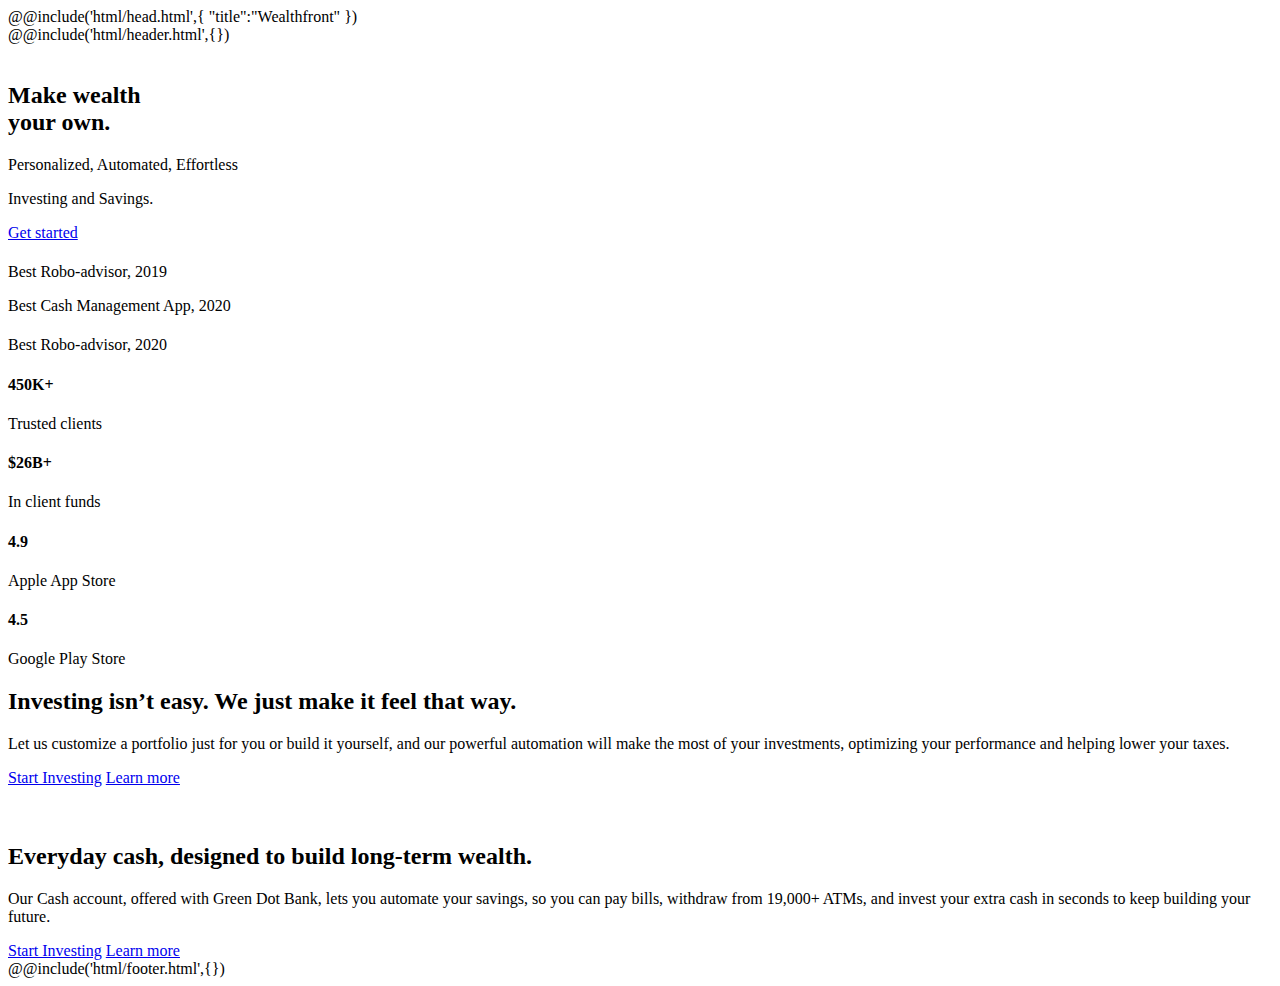
==== commit 88ee73ee: "06.06.2022" ====
--- a/index.html
+++ b/index.html
@@ -1,52 +1,16 @@
 <!DOCTYPE html>
 <html lang="en">
-<head>
-	<meta charset="UTF-8">
-	<meta http-equiv="X-UA-Compatible" content="IE=edge">
-	<meta name="viewport" content="width=device-width, initial-scale=1.0">
-	<title>Wealthfront</title>
-	<link rel="shortcut icon" href="files/favicon.ico">
-	<link rel="preconnect" href="https://fonts.googleapis.com">
-	<link rel="preconnect" href="https://fonts.gstatic.com" crossorigin>
-	<link href="https://fonts.googleapis.com/css2?family=*Please input your font*&display=swap&_v=20220605163911" rel="stylesheet">
-	<link rel="stylesheet" href="css/style.min.css?_v=20220605163911">
-</head>
+@@include('html/head.html',{ "title":"Wealthfront" })
 
 <body>
 	<div class="wrapper">
-		<header class="header">
-	<div class="header__container">
-		<a href="##" class="header__logo _icon-logo logo">
-		</a>
-		<div class="header__menu menu">
-			<div class="menu__icon">
-				<span></span>
-			</div>
-			<nav class="menu__body">
-				<ul class="menu__list">
-					<li><a href="##" class="menu__link">Invest</a></li>
-					<li><a href="##" class="menu__link">Cash</a></li>
-					<li><a href="##" class="menu__link">Borrow</a></li>
-					<li><a href="##" class="menu__link">Blog</a></li>
-				</ul>
-				<div class="menu__btns">
-					<a href="##" class="btn menu-btn menu-btn__login ">
-						Log In
-					</a>
-					<a href="##" class="btn btn__get menu-btn menu-btn__get ">
-						Get started
-					</a>
-				</div>
-			</nav>
-		</div>
-	</div>
-</header>
+		@@include('html/header.html',{})
 		<main class="page">
 			<section class="hero">
-				<div class="hero__container">
+				<div class="hero__container-xl">
 					<div class="hero__preview preview">
 						<div class="preview__img">
-							<picture><source srcset="img/screen.webp" type="image/webp"><img src="img/screen.jpg" alt=""></picture>
+							<img src="@img/screen.jpg" alt="">
 						</div>
 						<div class="preview__offer offer">
 							<h2 class="offer__title">Make wealth <br> <span>your own.</span></h2>
@@ -110,7 +74,7 @@
 				</div>
 			</section>
 			<section class="investing">
-				<div class="investing__container-xl">
+				<div class="investing__container">
 					<div class="investing__content">
 						<h2 class="investing__title">
 							Investing isn’t easy. We just make it feel that way.
@@ -125,18 +89,35 @@
 						</div>
 					</div>
 					<div class="investing__img">
-						<picture><source srcset="img/phone.webp" type="image/webp"><img src="img/phone.png" alt=""></picture>
+						<img src="@img/phone.png" alt="">
+					</div>
+				</div>
+			</section>
+			<section class="cash">
+				<div class="cash__container">
+					<div class="cash__img">
+						<img src="@img/phone2.png" alt="">
+					</div>
+					<div class="cash__content">
+						<h2 class="cash__title">
+							Everyday cash, designed to build long-term wealth.
+						</h2>
+						<p class="cash__text">
+							Our Cash account, offered with Green Dot Bank, lets you automate your savings, so you can pay
+							bills, withdraw from 19,000+ ATMs, and invest your extra cash in seconds to keep building your
+							future.
+						</p>
+						<div class="cash__btns">
+							<a href="##" class="btn btn__get btn__investing">Start Investing</a>
+							<a href="##" class="btn btn__more">Learn more</a>
+						</div>
 					</div>
 				</div>
 			</section>
 		</main>
-		<footer class="footer">
-    <div class="footer__container">
-
-    </div>
-</footer>
+		@@include('html/footer.html',{})
 	</div>
-	<script src="js/app.min.js?_v=20220605163911"></script>
+	<script src="js/app.min.js"></script>
 </body>
 
 </html>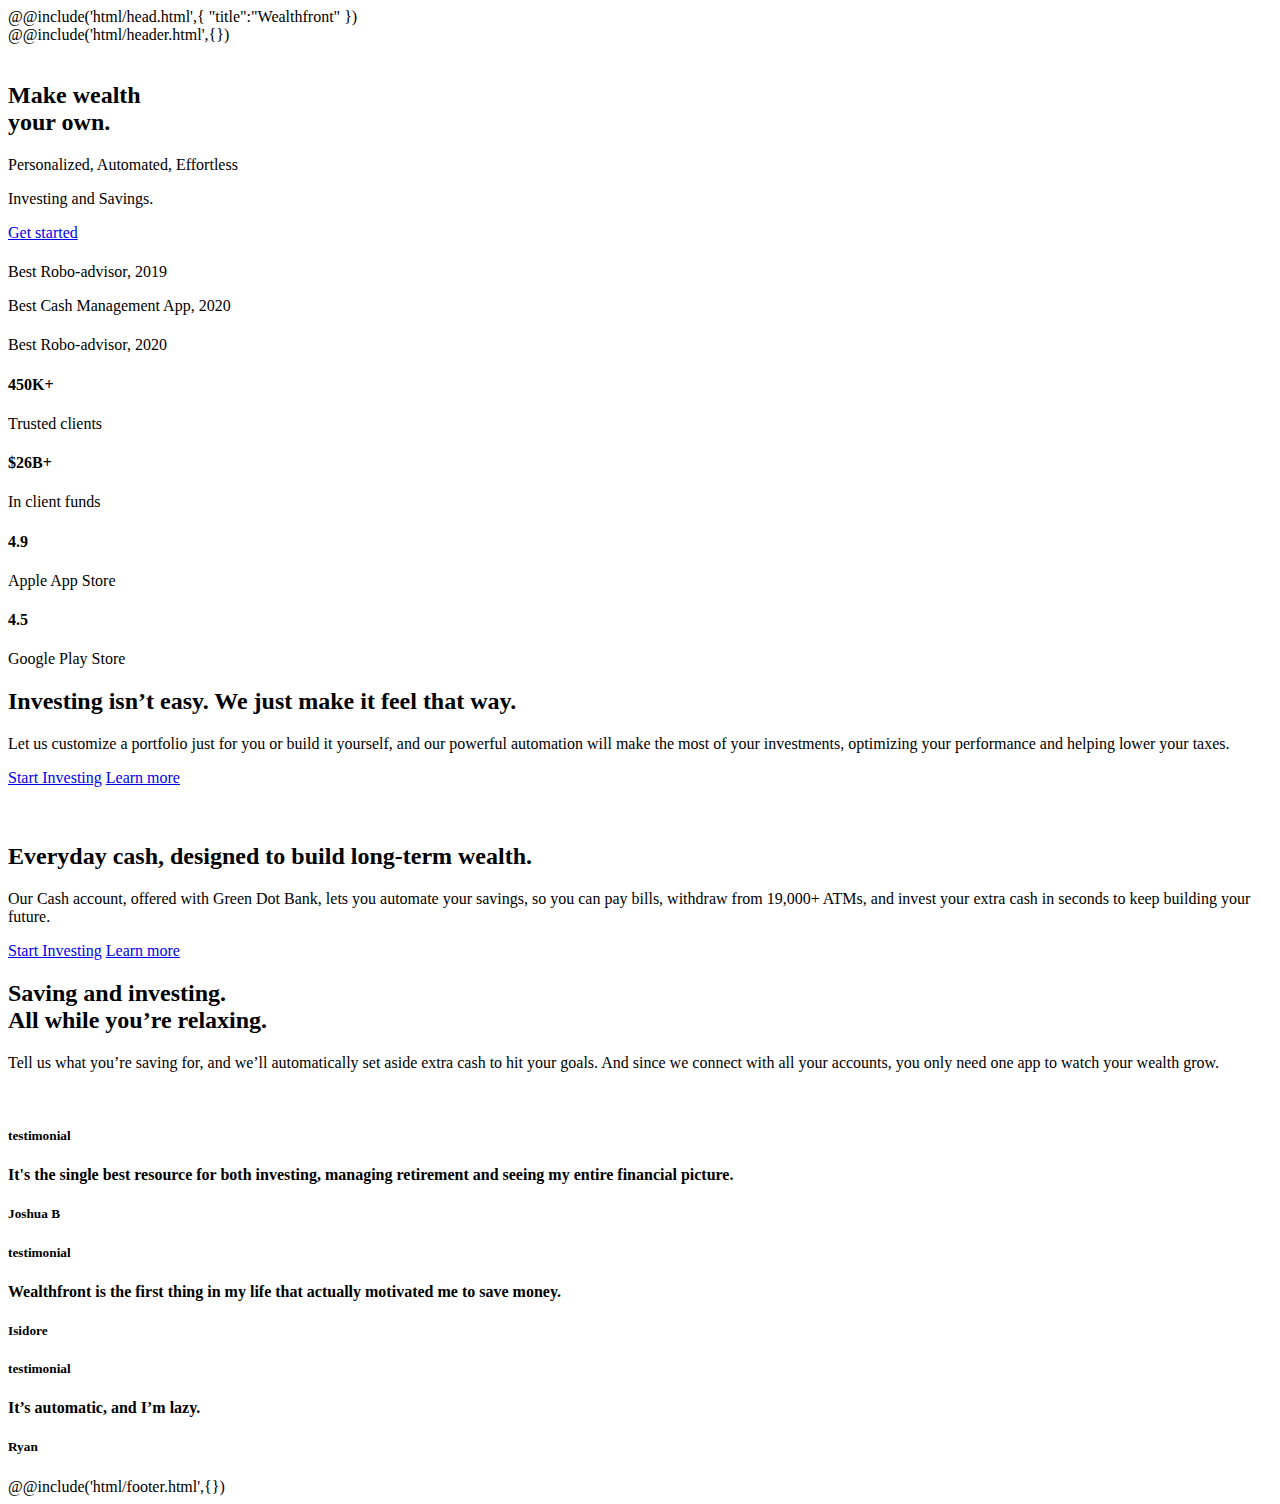
==== commit 43466552: "Testimonial section" ====
--- a/index.html
+++ b/index.html
@@ -94,24 +94,101 @@
 				</div>
 			</section>
 			<section class="cash">
-				<div class="cash__container">
-					<div class="cash__img">
+				<div class="cash__container investing__container">
+					<div class="cash__img investing__img">
 						<img src="@img/phone2.png" alt="">
 					</div>
-					<div class="cash__content">
-						<h2 class="cash__title">
+					<div class="cash__content investing__content">
+						<h2 class="cash__title investing__title">
 							Everyday cash, designed to build long-term wealth.
 						</h2>
-						<p class="cash__text">
+						<p class="cash__text investing__text">
 							Our Cash account, offered with Green Dot Bank, lets you automate your savings, so you can pay
 							bills, withdraw from 19,000+ ATMs, and invest your extra cash in seconds to keep building your
 							future.
 						</p>
-						<div class="cash__btns">
+						<div class="cash__btns investing__btns">
 							<a href="##" class="btn btn__get btn__investing">Start Investing</a>
 							<a href="##" class="btn btn__more">Learn more</a>
 						</div>
-					</div>
+						<div class="cash__bg"></div>
+					</div>
+				</div>
+			</section>
+			<section class="saving">
+				<div class="saving__container">
+					<div class="saving__content">
+						<h2 class="saving__title">
+							Saving and investing. <br> All while you’re relaxing.
+						</h2>
+						<p class="saving__text">
+							Tell us what you’re saving for, and we’ll automatically set aside extra cash to hit your goals. And
+							since we connect with all your accounts, you only need one app to watch your wealth grow.
+						</p>
+					</div>
+					<div class="saving__img">
+						<img src="@img/investing.png" alt="">
+					</div>
+				</div>
+			</section>
+			<section class="testimonial">
+				<div class="testimonial__wrapper">
+					<div class="testimonial__slider swiper">
+						<div class="testimonial__cards swiper-wrapper">
+							<div class="testimonial__card swiper-slide">
+								<div class="testimonial__contnet">
+									<h5 class="testimonial__sub-title">
+										testimonial
+									</h5>
+									<h4 class="testimonial__title">
+										<span>It's the single best</span> resource for both investing, managing retirement and
+										seeing
+										my
+										entire
+										financial picture.
+									</h4>
+								</div>
+								<h5 class="testimonial__author">
+									Joshua B
+								</h5>
+							</div>
+							<div class="testimonial__card swiper-slide">
+								<div class="testimonial__contnet">
+									<h5 class="testimonial__sub-title">
+										testimonial
+									</h5>
+									<h4 class="testimonial__title">
+										<span>Wealthfront</span> is the first thing in my life that actually motivated me to save
+										money.
+									</h4>
+								</div>
+								<h5 class="testimonial__author">
+									Isidore
+								</h5>
+							</div>
+							<div class="testimonial__card swiper-slide">
+								<div class="testimonial__contnet">
+									<h5 class="testimonial__sub-title">
+										testimonial
+									</h5>
+									<h4 class="testimonial__title">
+										<span>It’s automatic</span>, and I’m lazy.
+									</h4>
+								</div>
+								<h5 class="testimonial__author">
+									Ryan
+								</h5>
+							</div>
+						</div>
+						<!-- If we need pagination -->
+						<div class="testimonial-pagination swiper-pagination"></div>
+
+						<!-- If we need scrollbar -->
+						<div class="testimonial-scrollbar swiper-scrollbar">
+
+						</div>
+					</div>
+
 				</div>
 			</section>
 		</main>
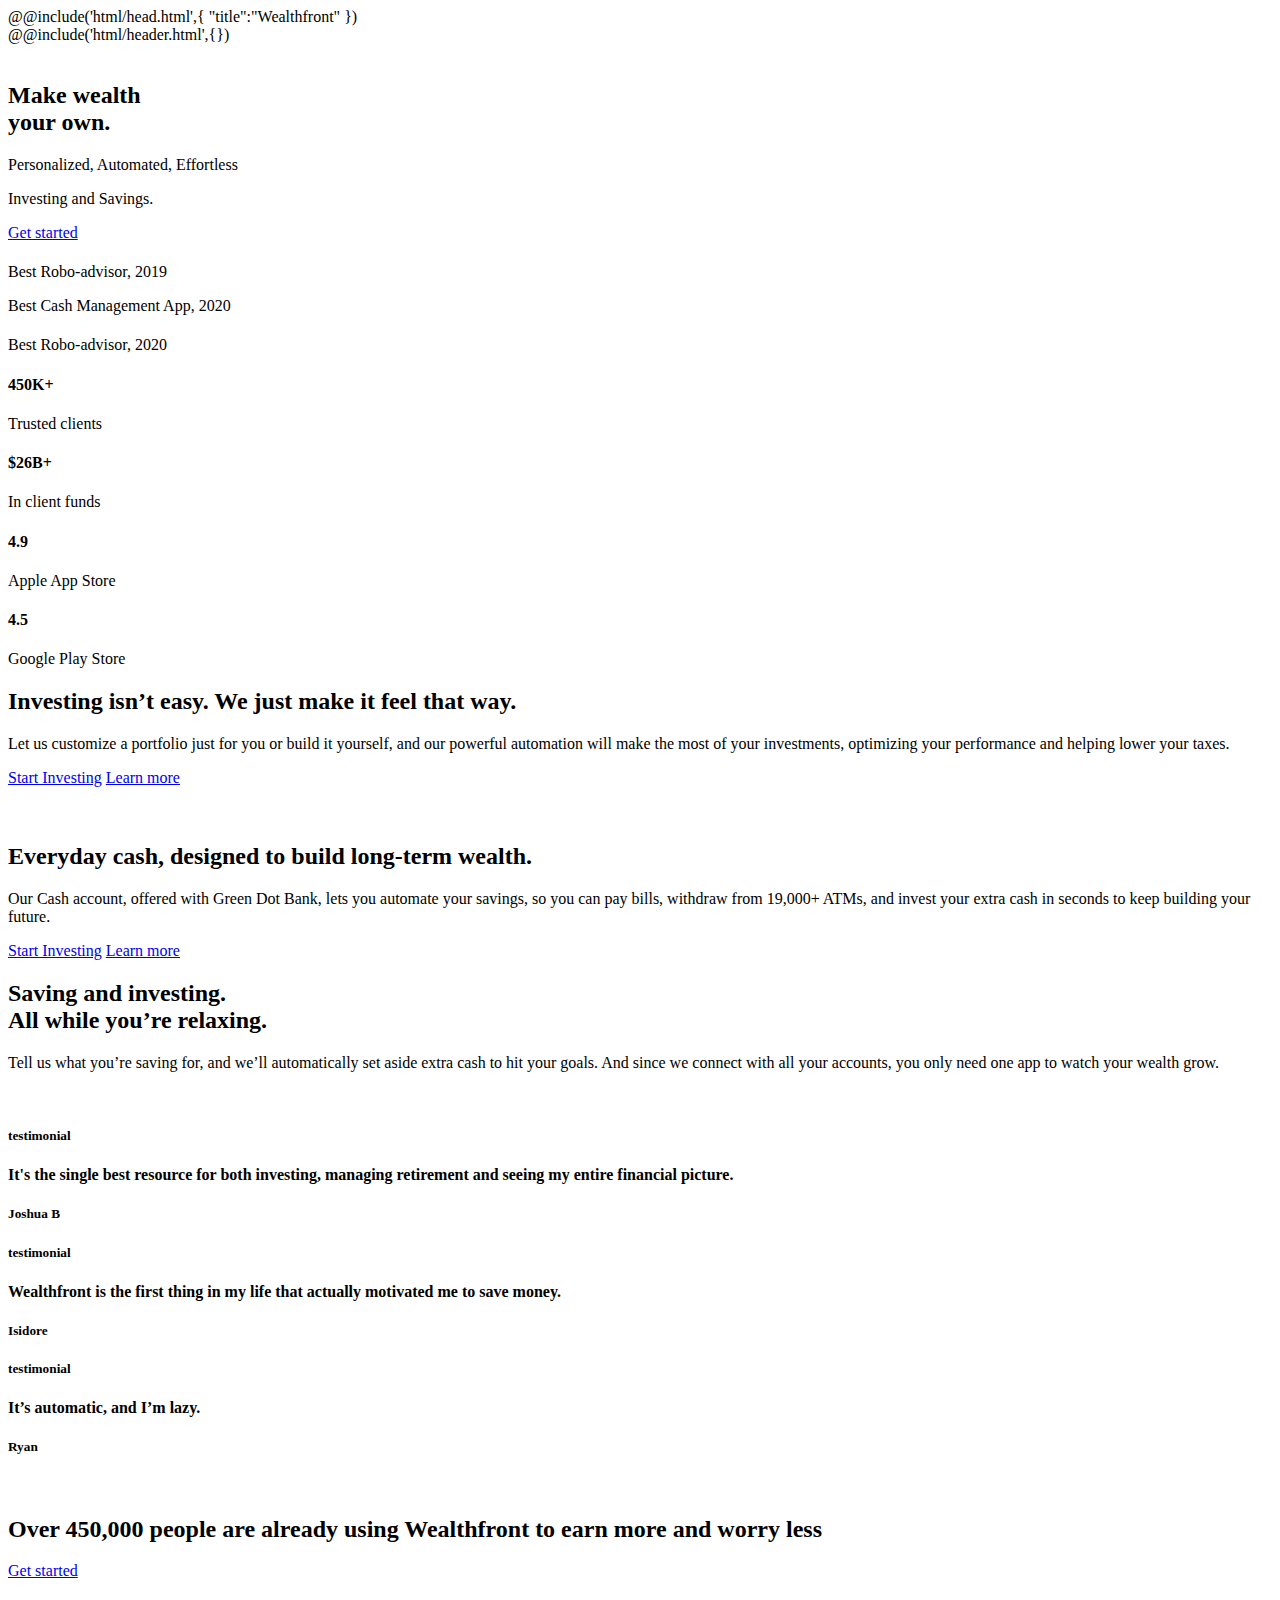
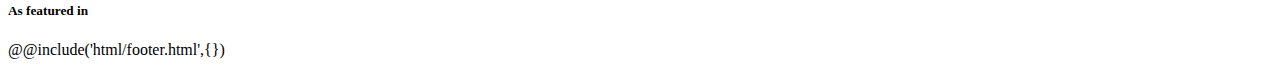
==== commit e31863d0: "v.1.0.0" ====
--- a/index.html
+++ b/index.html
@@ -191,6 +191,31 @@
 
 				</div>
 			</section>
+			<section class="trust">
+				<div class="trust__container">
+					<div class="trust__body">
+						<div class="trust__img">
+							<img src="@img/flower.png" alt="">
+						</div>
+						<div class="trust__content">
+							<h2 class="trust__title">
+								Over <span>450,000</span> people are already using Wealthfront to earn more and worry less
+							</h2>
+							<div class="trust__btn"><a href="##" class="btn btn__get btn__trust">Get started</a></div>
+						</div>
+					</div>
+					<div class="trust__featured featured">
+						<h5 class="featured__sub-title">As featured in</h5>
+						<div class="featured__logos">
+							<div><a href="##" class="featured__logo _icon-wsj"></a></div>
+							<div><a href="##" class="featured__logo _icon-bloomberg"></a></div>
+							<div><a href="##" class="featured__logo _icon-times"></a></div>
+							<div><a href="##" class="featured__logo _icon-reuters"></a></div>
+							<div><a href="##" class="featured__logo _icon-cnbc"></a></div>
+						</div>
+					</div>
+				</div>
+			</section>
 		</main>
 		@@include('html/footer.html',{})
 	</div>
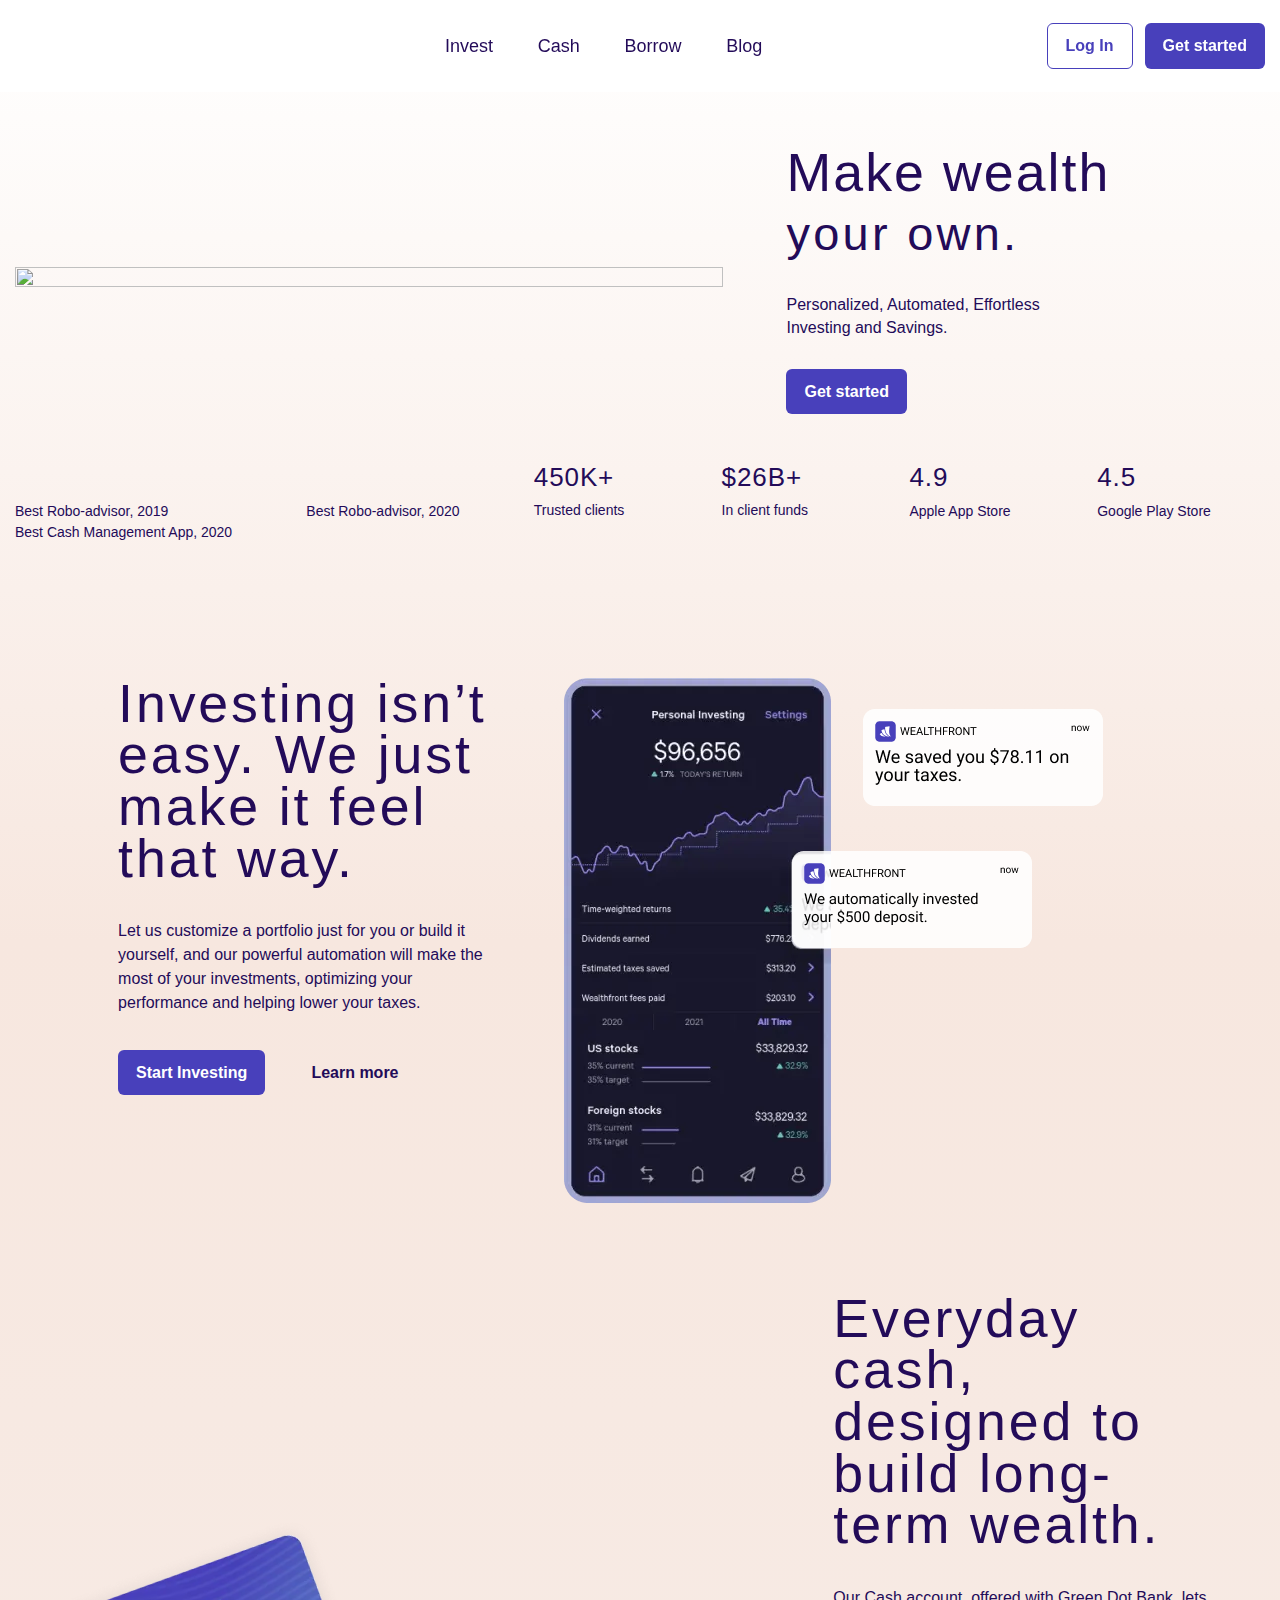
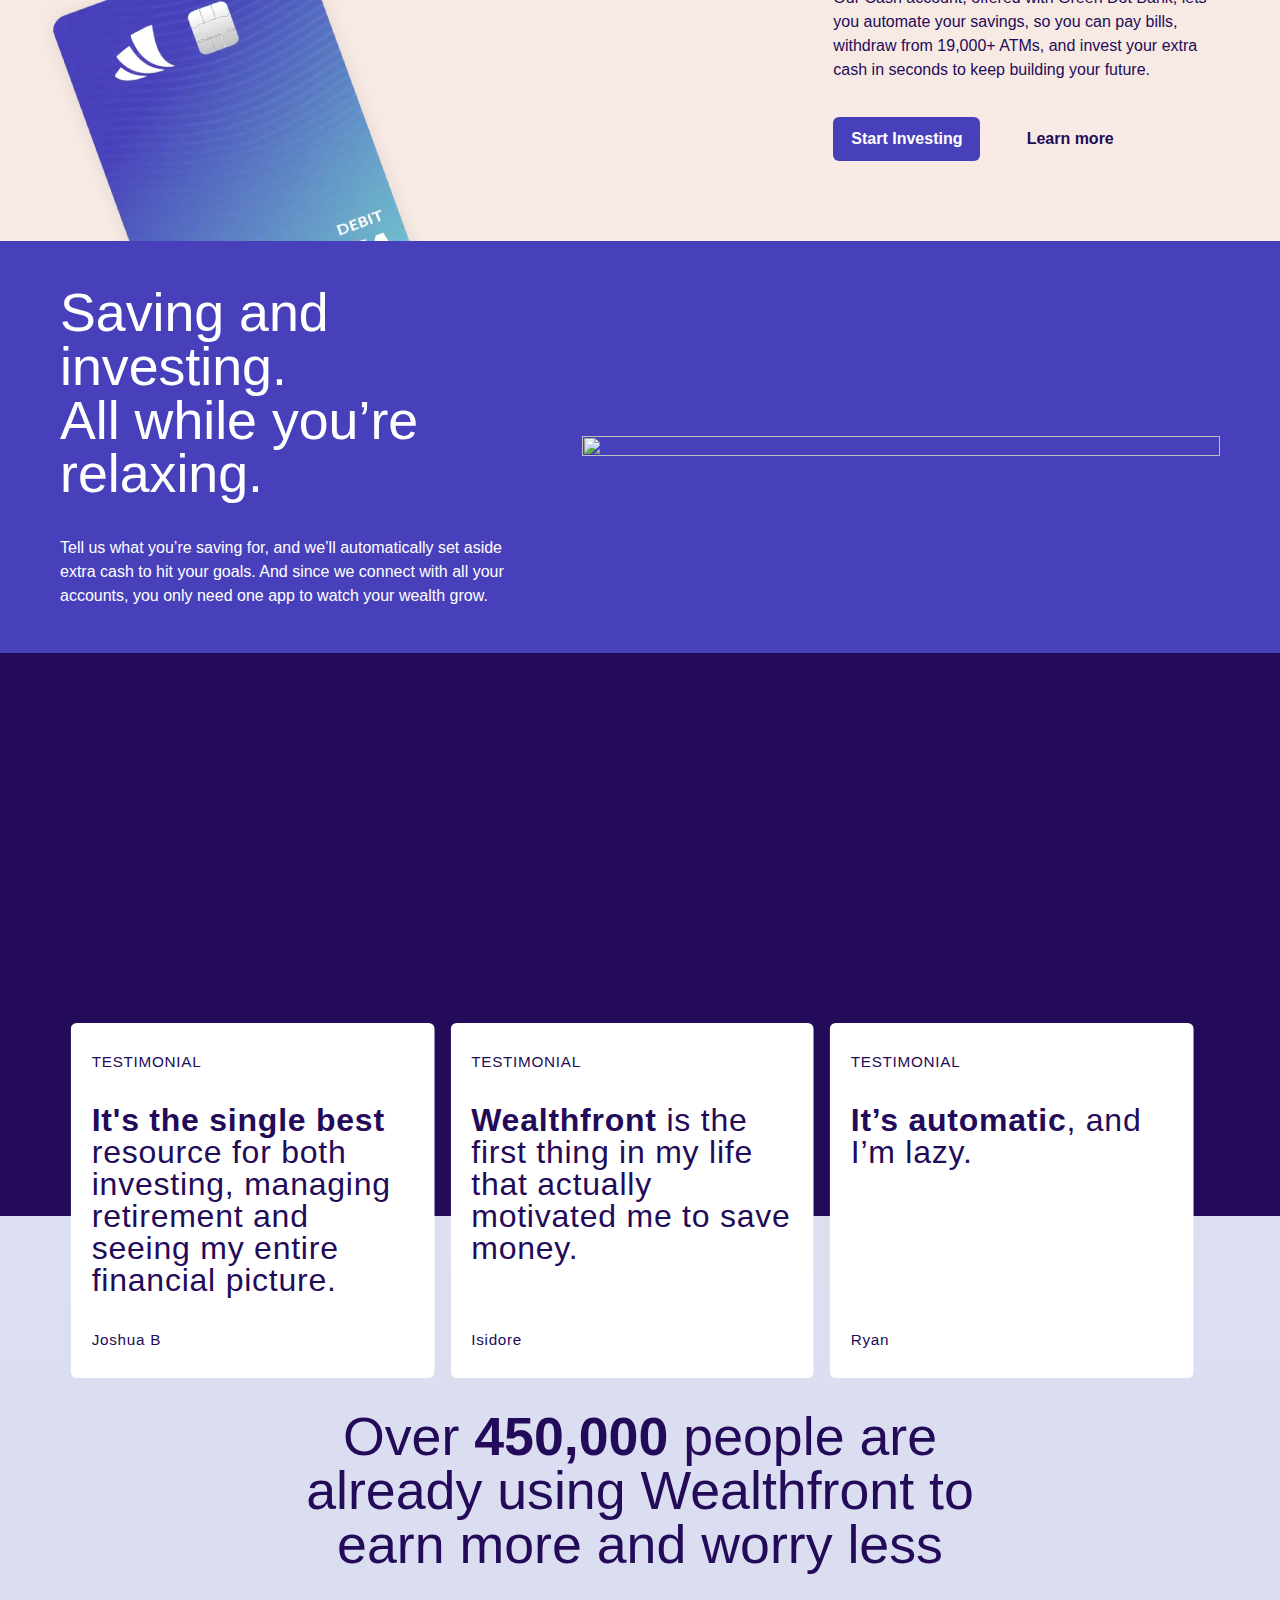
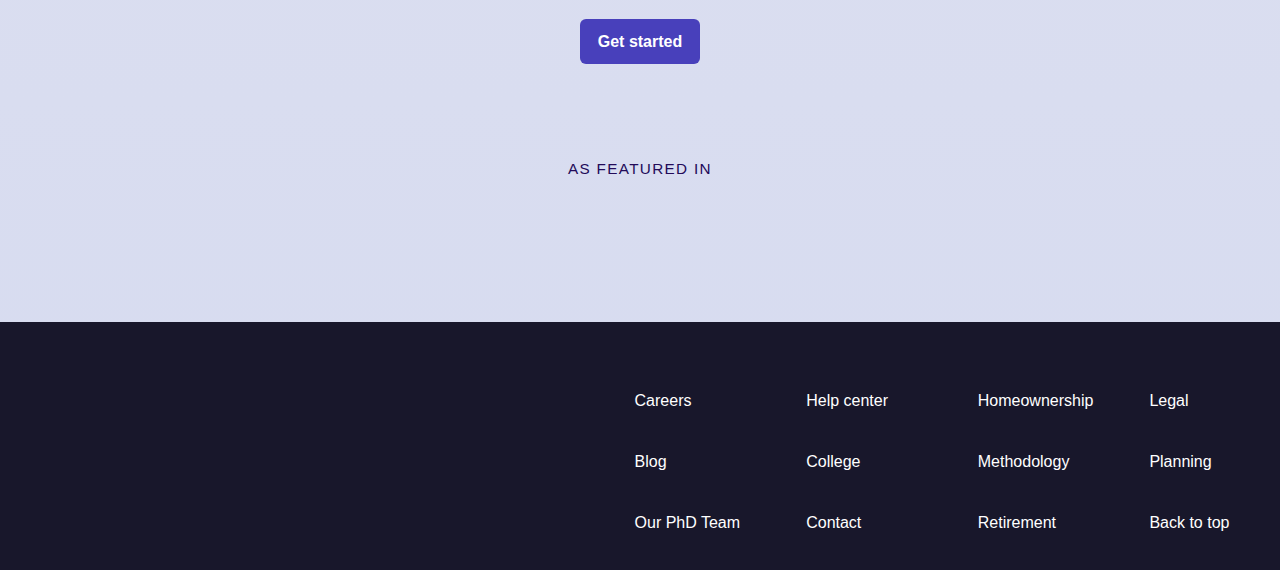
==== commit c7af02df: "version pages 1.1.1" ====
--- a/index.html
+++ b/index.html
@@ -1,16 +1,53 @@
 <!DOCTYPE html>
 <html lang="en">
-@@include('html/head.html',{ "title":"Wealthfront" })
+<head>
+	<meta charset="UTF-8">
+	<meta http-equiv="X-UA-Compatible" content="IE=edge">
+	<meta name="viewport" content="width=device-width, initial-scale=1.0">
+	<title>Wealthfront</title>
+	<link rel="shortcut icon" href="files/favicon.ico">
+	<link rel="preconnect" href="https://fonts.googleapis.com">
+	<link rel="preconnect" href="https://fonts.gstatic.com" crossorigin>
+	<link href="https://fonts.googleapis.com/css2?family=*Please input your font*&display=swap&_v=20220615164802" rel="stylesheet">
+	<link rel="stylesheet" href="https://unpkg.com/swiper@8/swiper-bundle.min.css?_v=20220615164802" />
+	<link rel="stylesheet" href="css/style.min.css?_v=20220615164802">
+</head>
 
 <body>
 	<div class="wrapper">
-		@@include('html/header.html',{})
+		<header class="header">
+	<div class="header__container-xl">
+		<a href="##" class="header__logo _icon-logo logo">
+		</a>
+		<div class="header__menu menu">
+			<div class="menu__icon">
+				<span></span>
+			</div>
+			<nav class="menu__body">
+				<ul class="menu__list">
+					<li><a href="##" class="menu__link">Invest</a></li>
+					<li><a href="##" class="menu__link">Cash</a></li>
+					<li><a href="##" class="menu__link">Borrow</a></li>
+					<li><a href="##" class="menu__link">Blog</a></li>
+				</ul>
+				<div class="menu__btns">
+					<a href="##" class="btn menu-btn menu-btn__login ">
+						Log In
+					</a>
+					<a href="##" class="btn btn__get menu-btn menu-btn__get ">
+						Get started
+					</a>
+				</div>
+			</nav>
+		</div>
+	</div>
+</header>
 		<main class="page">
 			<section class="hero">
 				<div class="hero__container-xl">
 					<div class="hero__preview preview">
 						<div class="preview__img">
-							<img src="@img/screen.jpg" alt="">
+							<picture><source srcset="img/screen.webp" type="image/webp"><img src="img/screen.jpg" alt=""></picture>
 						</div>
 						<div class="preview__offer offer">
 							<h2 class="offer__title">Make wealth <br> <span>your own.</span></h2>
@@ -89,14 +126,14 @@
 						</div>
 					</div>
 					<div class="investing__img">
-						<img src="@img/phone.png" alt="">
+						<picture><source srcset="img/phone.webp" type="image/webp"><img src="img/phone.png" alt=""></picture>
 					</div>
 				</div>
 			</section>
 			<section class="cash">
 				<div class="cash__container investing__container">
 					<div class="cash__img investing__img">
-						<img src="@img/phone2.png" alt="">
+						<picture><source srcset="img/phone2.webp" type="image/webp"><img src="img/phone2.png" alt=""></picture>
 					</div>
 					<div class="cash__content investing__content">
 						<h2 class="cash__title investing__title">
@@ -127,7 +164,7 @@
 						</p>
 					</div>
 					<div class="saving__img">
-						<img src="@img/investing.png" alt="">
+						<picture><source srcset="img/investing.webp" type="image/webp"><img src="img/investing.png" alt=""></picture>
 					</div>
 				</div>
 			</section>
@@ -195,7 +232,7 @@
 				<div class="trust__container">
 					<div class="trust__body">
 						<div class="trust__img">
-							<img src="@img/flower.png" alt="">
+							<picture><source srcset="img/flower.webp" type="image/webp"><img src="img/flower.png" alt=""></picture>
 						</div>
 						<div class="trust__content">
 							<h2 class="trust__title">
@@ -217,9 +254,55 @@
 				</div>
 			</section>
 		</main>
-		@@include('html/footer.html',{})
+		<footer class="footer">
+	<div class="footer__container-xl">
+		<div class="footer__content">
+			<div class="footer__logo">
+				<a href="##" class="logo__footer _icon-logo"></a>
+			</div>
+			<ul class="footer__menu">
+				<li class="footer__list"><a href="##" class="footer__link">
+						Careers
+					</a></li>
+				<li class="footer__list"><a href="##" class="footer__link">
+						Help center
+					</a></li>
+				<li class="footer__list"><a href="##" class="footer__link">
+						Homeownership
+					</a></li>
+				<li class="footer__list"><a href="##" class="footer__link">
+						Legal
+					</a></li>
+				<li class="footer__list"><a href="##" class="footer__link">
+						Blog
+					</a></li>
+				<li class="footer__list"><a href="##" class="footer__link">
+						College
+					</a></li>
+				<li class="footer__list"><a href="##" class="footer__link">
+						Methodology
+					</a></li>
+				<li class="footer__list"><a href="##" class="footer__link">
+						Planning
+					</a></li>
+				<li class="footer__list"><a href="##" class="footer__link">
+						Our PhD Team
+					</a></li>
+				<li class="footer__list"><a href="##" class="footer__link">
+						Contact
+					</a></li>
+				<li class="footer__list"><a href="##" class="footer__link">
+						Retirement
+					</a></li>
+				<li class="footer__list"><a href="##" class="footer__link">
+						Back to top
+					</a></li>
+			</ul>
+		</div>
 	</div>
-	<script src="js/app.min.js"></script>
+</footer>
+	</div>
+	<script src="js/app.min.js?_v=20220615164802"></script>
 </body>
 
 </html>--- a/css/style.min.css
+++ b/css/style.min.css
@@ -0,0 +1 @@
+@font-face{font-family:icons;font-display:swap;src:url(../fonts/icons.woff2) format("woff2"),url(../fonts/icons);font-weight:400;font-style:normal}@font-face{font-family:icons;src:url(../fonts/icons.eot?j9k2gh);src:url(../fonts/icons.eot?j9k2gh#iefix) format("embedded-opentype"),url(../fonts/icons.ttf?j9k2gh) format("truetype"),url(../fonts/icons.woff?j9k2gh) format("woff"),url(../fonts/icons.svg?j9k2gh#icons) format("svg");font-weight:400;font-style:normal;font-display:block}[class*=" _icon-"]::after,[class*=" _icon-"]::before,[class^=_icon-]::after,[class^=_icon-]::before{font-family:icons!important;speak:never;font-style:normal;font-weight:400;font-variant:normal;text-transform:none;line-height:1;-webkit-font-smoothing:antialiased;-moz-osx-font-smoothing:grayscale}._icon-logo:before{content:"\e900"}._icon-logoItem:before{content:"\e901"}._icon-star:after{content:"\e902"}._icon-bloomberg:before{content:"\e903"}._icon-cnbc:before{content:"\e904"}._icon-investopedia:before{content:"\e905"}._icon-nerdwallet:before{content:"\e906"}._icon-reuters:before{content:"\e907"}._icon-times:before{content:"\e908"}._icon-wsj:before{content:"\e909"}*{padding:0;margin:0;border:0}*,:after,:before{-webkit-box-sizing:border-box;box-sizing:border-box}:active,:focus{outline:0}a:active,a:focus{outline:0}a{color:#000}aside,footer,header,nav{display:block}body,html{height:100%;width:100%;font-size:100%;line-height:1;font-size:14px;-ms-text-size-adjust:100%;-moz-text-size-adjust:100%;-webkit-text-size-adjust:100%}button,input,textarea{font-family:inherit}input::-ms-clear{display:none}button{cursor:pointer}button::-moz-focus-inner{padding:0;border:0}a,a:visited{text-decoration:none}a:hover{text-decoration:none}ul li{list-style:none}img{vertical-align:top}h1,h2,h3,h4,h5,h6{font-size:inherit;font-weight:400}body{font-family:Roboto,sans-serif}.img-fluid{width:100%;height:auto}.wrapper{color:#230b59;overflow:hidden;min-height:100%;display:-webkit-box;display:-ms-flexbox;display:flex;-webkit-box-orient:vertical;-webkit-box-direction:normal;-ms-flex-direction:column;flex-direction:column;background:-webkit-gradient(linear,left top,left bottom,from(rgba(247,233,226,0)),color-stop(25%,#f7e7df),color-stop(50%,#f7ebe5),color-stop(75%,#dcdff0),to(#d6dbf0));background:-o-linear-gradient(top,rgba(247,233,226,0) 0,#f7e7df 25%,#f7ebe5 50%,#dcdff0 75%,#d6dbf0 100%);background:linear-gradient(180deg,rgba(247,233,226,0) 0,#f7e7df 25%,#f7ebe5 50%,#dcdff0 75%,#d6dbf0 100%)}section{z-index:0;position:relative;padding:45px 0}main{-webkit-box-flex:1;-ms-flex:1 1 auto;flex:1 1 auto}a{color:#230b59}[class*=__container]{max-width:1280px;margin:0 auto;padding-left:calc(30px + 35 * ((100vw - 320px)/ 1120));padding-right:calc(30px + 35 * ((100vw - 320px)/ 1120))}[class*=__container-xl]{max-width:1344px;margin:0 auto;padding:0 15px}h2{font-size:calc(40px + 16 * ((100vw - 320px)/ 1120))}h3{font-size:calc(34px + 16 * ((100vw - 320px)/ 1120))}h4{font-size:calc(28px + 6 * ((100vw - 320px)/ 1120))}h5{font-size:calc(17px + -2 * ((100vw - 320px)/ 1120))}p{font-size:16px;line-height:1.5em}.page{margin-top:98px}.btn,.btn__get,.btn__more,.menu-btn__login{min-width:-webkit-max-content;min-width:-moz-max-content;min-width:max-content;font-weight:700;font-size:16px;padding:11.5px 18px;border-radius:6px;line-height:1.35em;text-align:center;display:-webkit-box;display:-ms-flexbox;display:flex;-webkit-box-align:center;-ms-flex-align:center;align-items:center;-webkit-transition:all .3s ease 0s;-o-transition:all .3s ease 0s;transition:all .3s ease 0s}.btn__get{background-color:#4840bb;color:#fff;position:relative;z-index:1;overflow:hidden}.btn__get::before{opacity:0}.btn__get:hover{-webkit-box-shadow:0 4px 20px rgba(0,0,0,.2509803922);box-shadow:0 4px 20px rgba(0,0,0,.2509803922)}.btn__get:hover::before{background:-webkit-gradient(linear,left top,left bottom,from(#4840bb),to(#ad6035));background:-o-linear-gradient(top,#4840bb,#ad6035);background:linear-gradient(180deg,#4840bb,#ad6035);content:"";position:absolute;top:0;right:0;bottom:0;left:0;z-index:-1;opacity:1}.btn__more{min-width:auto}.btn__more:hover{background-color:rgba(72,64,187,.2)}.header{color:#4840bb;background-color:rgba(255,255,255,.95);position:fixed;z-index:5;width:100%}.header__container-xl{min-height:calc(70px + 26 * ((100vw - 320px)/ 1120));display:-webkit-box;display:-ms-flexbox;display:flex;-webkit-box-align:center;-ms-flex-align:center;align-items:center;padding-top:5px;padding-bottom:5px;-webkit-box-pack:justify;-ms-flex-pack:justify;justify-content:space-between;gap:20px}.header__logo{-webkit-box-flex:1;-ms-flex:1 1 33.333%;flex:1 1 33.333%;color:#230b59;font-size:25px;z-index:5}.header__menu{-webkit-box-flex:1;-ms-flex:1 1 66.666%;flex:1 1 66.666%}.menu__body{display:-webkit-box;display:-ms-flexbox;display:flex;-webkit-box-pack:justify;-ms-flex-pack:justify;justify-content:space-between;-webkit-box-align:center;-ms-flex-align:center;align-items:center;gap:20px}.menu__btns{display:-webkit-box;display:-ms-flexbox;display:flex;gap:12px}.menu__list{display:-webkit-box;display:-ms-flexbox;display:flex;gap:calc(25px + 23 * ((100vw - 320px)/ 1120))}.menu__list li{text-transform:capitalize;font-size:18px;line-height:1.8em}.menu__list li:hover{text-decoration:underline}.menu__btns{display:-webkit-box;display:-ms-flexbox;display:flex;gap:12px}.menu-btn__login{border:1px solid #4840bb;color:#4840bb;-webkit-transition:all .3s ease 0s;-o-transition:all .3s ease 0s;transition:all .3s ease 0s}.menu-btn__login:hover{color:rgba(255,255,255,.9);background-color:rgba(35,11,89,.9)}.hero{padding-bottom:67.5px}.preview{display:-webkit-box;display:-ms-flexbox;display:flex;-webkit-box-align:center;-ms-flex-align:center;align-items:center;gap:48px;margin-bottom:50px}.preview__img{-webkit-box-flex:1;-ms-flex:1 1 59%;flex:1 1 59%}.preview__img img{width:100%;height:100%}.preview__offer{-webkit-box-flex:1;-ms-flex:1 1 41%;flex:1 1 41%;padding:0 15px}.offer{display:-webkit-box;display:-ms-flexbox;display:flex;-webkit-box-orient:vertical;-webkit-box-direction:normal;-ms-flex-direction:column;flex-direction:column;-webkit-box-align:start;-ms-flex-align:start;align-items:flex-start;gap:30px}.offer__title{line-height:1.1em;letter-spacing:.03798em}.offer__title span{font-size:47px;letter-spacing:.06875em}.offer__text{line-height:1.44em}.info{display:-ms-grid;display:grid;gap:20px;grid-template-areas:"nerdwallet investopedia info__subwrapper info__subwrapper info__subwrapper info__subwrapper"}.info__subwrapper{-ms-grid-row:1;-ms-grid-column:5;-ms-grid-column-span:7;display:-ms-grid;display:grid;-ms-grid-columns:1fr 20px 1fr 20px 1fr 20px 1fr;grid-template-columns:repeat(4,1fr);gap:0 20px;grid-template-areas:". . . .";grid-area:info__subwrapper}.info-item__title{letter-spacing:.034375em;margin-bottom:10px;font-size:26px}.info-item__title::after{margin-left:8.5px}.info-item__text{font-size:14px}.info-item.nerdwallet{-ms-grid-row:1;-ms-grid-column:1;grid-area:nerdwallet}.info-item.investopedia{-ms-grid-row:1;-ms-grid-column:3;grid-area:investopedia}.investing{padding:67.5px 0 45px 0}.investing__container{display:-webkit-box;display:-ms-flexbox;display:flex;-webkit-box-pack:center;-ms-flex-pack:center;justify-content:center;gap:calc(30px + 34 * ((100vw - 320px)/ 1120))}.investing__content{max-width:45%;display:-webkit-box;display:-ms-flexbox;display:flex;-webkit-box-orient:vertical;-webkit-box-direction:normal;-ms-flex-direction:column;flex-direction:column;gap:2.5em}.investing__title{line-height:.96em;letter-spacing:.0535714286em}.investing__btns{display:-webkit-box;display:-ms-flexbox;display:flex;-ms-flex-wrap:wrap;flex-wrap:wrap;gap:calc(5px + 27 * ((100vw - 320px)/ 1120))}.investing__img{position:relative;z-index:0}.investing__img:after,.investing__img:before{z-index:1}.investing__img:before{content:url(../img/notification1.png);position:absolute;top:6%;left:50%}.investing__img:after{content:url(../img/notification2.png);position:absolute;top:33%;left:38.2%}:root{--wf-fade-stop:0%;--wf-fade-start:5%}.cash__container{-webkit-box-align:center;-ms-flex-align:center;align-items:center;-webkit-box-pack:end;-ms-flex-pack:end;justify-content:flex-end}.cash__img{display:-webkit-box;display:-ms-flexbox;display:flex;-webkit-box-pack:end;-ms-flex-pack:end;justify-content:flex-end}.no-webp .cash__img::before{background:url(../img/card.png) 0 0/contain no-repeat}.cash__img::before{content:" ";position:absolute;width:354px;height:471px;left:0;top:27%;top:"27%";-webkit-transition:all .3s ease 0s;-o-transition:all .3s ease 0s;transition:all .3s ease 0s;-webkit-transform:rotate(-10deg) scale(1);-ms-transform:rotate(-10deg) scale(1);transform:rotate(-10deg) scale(1)}.cash__img::after{display:none}.cash__img::after{display:none}.saving{background-color:#4840bb}.saving__container{display:-webkit-box;display:-ms-flexbox;display:flex;-webkit-box-align:center;-ms-flex-align:center;align-items:center;-webkit-box-pack:justify;-ms-flex-pack:justify;justify-content:space-between;gap:10%;gap:"10%"}.saving__content{color:#fff;max-width:35%;max-width:"35%";display:-webkit-box;display:-ms-flexbox;display:flex;-webkit-box-orient:vertical;-webkit-box-direction:normal;-ms-flex-direction:column;flex-direction:column;gap:2.5em}.saving__img{min-width:55%}.saving__img img{width:100%;height:100%;-o-object-fit:cover;object-fit:cover;-o-object-position:right;object-position:right}.testimonial{padding:0 0 45px 0;height:-webkit-fit-content;height:-moz-fit-content;height:fit-content}.testimonial__wrapper{height:563px;background:#230b59;position:relative;margin-bottom:10%}.testimonial__slider{position:absolute;left:50%;-webkit-transform:translate(-50%,0);-ms-transform:translate(-50%,0);transform:translate(-50%,0);overflow:visible;bottom:-23%;bottom:"-23%";width:calc(320px + 990 * ((100vw - 320px)/ 1120));margin:0 auto;padding:0 15px}.testimonial__slider .swiper-pagination{bottom:14px}.testimonial__slider .swiper-pagination-bullet{width:11px;height:11px;line-height:11px;font-size:11px;background-color:#fff}.testimonial__slider .swiper-scrollbar{z-index:1;width:90%;left:50%;bottom:4px;-webkit-transform:translate(-50%,0);-ms-transform:translate(-50%,0);transform:translate(-50%,0);background:rgba(255,255,255,.4);border-radius:6px}.testimonial__slider .swiper-scrollbar-drag{background:rgba(255,255,255,.85);border-radius:6px}.testimonial__cards{-webkit-box-align:center;-ms-flex-align:center;align-items:center}.testimonial__card{display:-webkit-box;display:-ms-flexbox;display:flex;-webkit-box-orient:vertical;-webkit-box-direction:normal;-ms-flex-direction:column;flex-direction:column;gap:32px;border-radius:6px;padding:2rem 1.5rem;background-color:#fff}.testimonial__card:not(:last-child){margin-right:16px}.testimonial__contnet{-webkit-box-flex:1;-ms-flex:1 1 auto;flex:1 1 auto}.testimonial__author,.testimonial__sub-title{text-transform:uppercase;line-height:1.4em;letter-spacing:.0466666667em;margin-bottom:32px}.testimonial__title{font-size:42px;font-size:calc(32px + 10 * ((100vw - 320px)/ 1120));line-height:1em;letter-spacing:.0238095238em}.testimonial__title span{font-weight:700}.testimonial__author{text-transform:none;margin-bottom:0}.trust{padding:0 0 45px 0}.trust__container>:not(:last-child){margin-bottom:96px}.trust__body{text-align:center}.trust__body>:not(:last-child):default{margin-bottom:57px}.trust__img{margin-bottom:7px}.trust__img img{max-width:100%}.trust__content>:not(:last-child){margin-bottom:48px}.trust__btn{max-width:-webkit-fit-content;max-width:-moz-fit-content;max-width:fit-content;margin:0 auto}.trust__title{margin:0 auto;max-width:767px}.trust__title span{font-weight:700}.featured{text-align:center}.featured>:not(:last-child){margin-bottom:40px}.featured__sub-title{text-transform:uppercase;line-height:1.18em;letter-spacing:.0875em}.featured__logos{display:-webkit-inline-box;display:-ms-inline-flexbox;display:inline-flex;-webkit-box-align:center;-ms-flex-align:center;align-items:center;-ms-flex-wrap:wrap;flex-wrap:wrap;-webkit-box-pack:center;-ms-flex-pack:center;justify-content:center;row-gap:calc(35px + -15 * ((100vw - 320px)/ 1120))}.featured__logos>:not(:last-child){margin-right:60px}.featured__logo._icon-wsj{font-size:calc(35px + -5 * ((100vw - 320px)/ 1120))}.featured__logo._icon-bloomberg{font-size:calc(37px + -4 * ((100vw - 320px)/ 1120))}.featured__logo._icon-times{font-size:calc(35px + 8 * ((100vw - 320px)/ 1120))}.featured__logo._icon-reuters{font-size:calc(50px + 10 * ((100vw - 320px)/ 1120))}.featured__logo._icon-cnbc{font-size:calc(50px + -3 * ((100vw - 320px)/ 1120))}.footer{background-color:#18172b;color:#fff}.footer a{color:#fff}.footer__content{padding:65px 0 32px 0;display:-webkit-box;display:-ms-flexbox;display:flex;-webkit-box-pack:justify;-ms-flex-pack:justify;justify-content:space-between;-webkit-box-align:start;-ms-flex-align:start;align-items:flex-start}.footer__content>:not(:last-child){margin-right:20px}.footer__logo{font-size:26px;color:transparent;background:-webkit-gradient(linear,left top,left bottom,color-stop(-42.34%,#f7e9e2),to(#dadef1));background:-o-linear-gradient(top,#f7e9e2 -42.34%,#dadef1 100%);background:linear-gradient(180deg,#f7e9e2 -42.34%,#dadef1 100%);-webkit-background-clip:text;-webkit-text-fill-color:transparent;color:transparent;padding-right:8px}.footer__menu{display:-ms-grid;display:grid;grid-auto-columns:1fr;-ms-grid-columns:(1fr)[4];grid-template-columns:repeat(4,1fr);grid-auto-rows:1fr;-ms-grid-rows:auto;grid-template-rows:auto;gap:32px 56px}.footer__link{font-size:16px;line-height:1.8em}.footer__link:hover{text-decoration:underline}body._touch .btn__more{text-decoration:underline}@media (min-width:62em){.investing__content{max-width:33.333%}.investing__img{width:598px}.cash__img{width:784px}.testimonial_cards{-webkit-transition:all .3s ease 0s;-o-transition:all .3s ease 0s;transition:all .3s ease 0s;display:-webkit-box;display:-ms-flexbox;display:flex;-webkit-box-pack:justify;-ms-flex-pack:justify;justify-content:space-between}.testimonial__card{-webkit-box-flex:1;-ms-flex:1;flex:1;height:100%!important}}@media (max-width:1280px){.cash__img::before{width:calc(177px + 177 * ((100vw - 320px)/ 960))}.cash__img::before{height:calc(235px + 236 * ((100vw - 320px)/ 960))}.cash__img::before{top:calc(40% + -13 * ((100vw - 320px)/ 960))}.saving__container{gap:calc(5% + 5 * ((100vw - 320px)/ 960))}.saving__content{max-width:calc(100% + -65 * ((100vw - 320px)/ 960))}.testimonial__wrapper{height:calc(350px + 213 * ((100vw - 320px)/ 960))}.testimonial__slider{bottom:calc(-30% + 7 * ((100vw - 320px)/ 960))}.featured__logos>:not(:last-child){margin-right:calc(20px + 40 * ((100vw - 320px)/ 960))}}@media (max-width:80em){.testimonial__title{font-size:32px}}@media (max-width:61.9375em){.header__container-xl{gap:5%}.header__logo{-webkit-box-flex:0;-ms-flex:0 1 auto;flex:0 1 auto}.info{justify-items:center;-ms-grid-columns:1fr 25px 1fr;grid-template-columns:repeat(2,1fr);-ms-grid-rows:auto 25px auto 25px auto;grid-template-rows:repeat(3,auto);gap:25px;grid-template-areas:"nerdwallet nerdwallet" "investopedia investopedia" "info__subwrapper info__subwrapper"}.info__subwrapper{margin-top:10px;-ms-grid-columns:auto 25px auto;grid-template-columns:repeat(2,auto);-ms-grid-rows:auto 25px auto;grid-template-rows:repeat(2,auto);width:100%;gap:25px;grid-template-areas:". ." ". ."}.info-item{text-align:center}.investing__img::before{top:48%;left:18%}.investing__img::after{top:72%;left:-18%}.cash__img{z-index:2;-webkit-box-pack:start;-ms-flex-pack:start;justify-content:flex-start}.cash__img img{width:95%}.cash__img::before{z-index:-1;left:auto;top:35%;right:-30%;-webkit-filter:blur(1px);filter:blur(1px);opacity:.75}.cash__content{max-width:50%;z-index:3;position:relative}.cash__bg{position:absolute;background:#d6dbf0;width:100%;height:100%;z-index:-1;-webkit-filter:blur(100px);filter:blur(100px);left:-50px}.testimonial__slider{max-width:800px;overflow:hidden}.testimonial__card{position:relative;padding-bottom:45px}.testimonial__card::after{content:"";height:35px;width:100%;position:absolute;border-radius:0 0 6px 6px;left:0;bottom:0;background-color:rgba(72,64,187,.85)}.featured__logos{-webkit-column-gap:40px;-moz-column-gap:40px;column-gap:40px}.featured__logos>:not(:last-child){margin-right:0}.footer__content{-webkit-box-orient:vertical;-webkit-box-direction:normal;-ms-flex-direction:column;flex-direction:column}.footer__content>:not(:last-child){margin-bottom:50px;margin-right:auto}.info__subwrapper{-ms-grid-row:5;-ms-grid-column:1;-ms-grid-column-span:3}.info-item.nerdwallet{-ms-grid-row:1;-ms-grid-column:1;-ms-grid-column-span:3}.info-item.investopedia{-ms-grid-row:3;-ms-grid-column:1;-ms-grid-column-span:3}}@media (max-width:61.9375em) and (max-width:1280px){.testimonial__slider{max-width:calc(320px + 480 * ((100vw - 320px)/ 960))}}@media (max-width:55.625em){.menu__icon{z-index:5;display:block;position:relative;width:44px;height:33px;margin-left:auto;cursor:pointer}.menu__icon._active span,.menu__icon._active::after,.menu__icon._active::before{background-color:#fff}.menu__icon span,.menu__icon::after,.menu__icon::before{left:0;position:absolute;height:10%;width:100%;-webkit-transition:all .3s ease 0s;-o-transition:all .3s ease 0s;transition:all .3s ease 0s;background:#4840bb;border-radius:6px}.menu__icon::after,.menu__icon::before{content:""}.menu__icon::before{top:0}.menu__icon::after{bottom:0}.menu__icon span{top:50%;-webkit-transform:scale(1) translate(0,-50%);-ms-transform:scale(1) translate(0,-50%);transform:scale(1) translate(0,-50%);width:100%}.menu__icon._active span{-webkit-transform:scale(0) translate(0,-50%);-ms-transform:scale(0) translate(0,-50%);transform:scale(0) translate(0,-50%)}.menu__icon._active:before{top:50%;-webkit-transform:rotate(45deg) translate(0,-50%);-ms-transform:rotate(45deg) translate(0,-50%);transform:rotate(45deg) translate(0,-50%)}.menu__icon._active:after{bottom:50%;-webkit-transform:rotate(-45deg) translate(0,50%);-ms-transform:rotate(-45deg) translate(0,50%);transform:rotate(-45deg) translate(0,50%)}.menu__body{-webkit-box-orient:vertical;-webkit-box-direction:normal;-ms-flex-direction:column;flex-direction:column;padding:15px 0 30px 0;position:fixed;right:-100%;top:0;width:calc(240px + 160 * ((100vw - 320px)/ 1120));height:100%;background-color:rgba(35,11,89,.85);z-index:1;-webkit-transition:all .6s ease 0s;-o-transition:all .6s ease 0s;transition:all .6s ease 0s;overflow:auto}.menu__body._active{right:0}.menu__list{-webkit-box-orient:vertical;-webkit-box-direction:normal;-ms-flex-direction:column;flex-direction:column;-ms-flex-item-align:start;align-self:flex-start;padding:0 20px;gap:0}.menu__list>li{display:-webkit-box;display:-ms-flexbox;display:flex;-ms-flex-wrap:wrap;flex-wrap:wrap;margin:0;padding:22px 0;max-width:-webkit-fit-content;max-width:-moz-fit-content;max-width:fit-content}.menu__list>li a{color:#fff}.menu__list>li:last-child{margin-bottom:0}.menu-btn__login{color:#fff;border:2px solid #4840bb}}@media (max-width:47.9375em){.header{background-color:rgba(255,255,255,.85)}.offer{-webkit-box-align:center;-ms-flex-align:center;align-items:center;text-align:center}.offer__text{display:inline}.hero__container-xl{padding:0}.hero__preview{-webkit-box-orient:vertical;-webkit-box-direction:normal;-ms-flex-direction:column;flex-direction:column}.hero__info{padding:0 15px}.investing__container{-webkit-box-orient:vertical;-webkit-box-direction:reverse;-ms-flex-direction:column-reverse;flex-direction:column-reverse}.investing__content{max-width:"33.333%"}.investing__img img{margin-left:-2.5%;width:"100%";height:calc(400px + -30 * ((100vw - 320px)/ 1120));-o-object-fit:none;object-fit:none;-o-object-position:top left;object-position:top left;-webkit-mask-image:-webkit-gradient(linear,left bottom,left top,from(rgba(0,0,0,0)),to(#fff));-webkit-mask-image:linear-gradient(0deg,rgba(0,0,0,0) var(--wf-fade-stop,60%),#fff var(--wf-fade-start,75%))}.investing__img::after,.investing__img::before{right:auto}.investing__img::before{left:"350%";top:"-50%"}.investing__img::after{left:"230%";top:"10%"}.cash__container{-webkit-box-orient:vertical;-webkit-box-direction:normal;-ms-flex-direction:column;flex-direction:column}.cash__img{width:100%;display:block}.cash__img img{-o-object-position:top right;object-position:top right;max-height:70vh}.cash__img::before{max-height:60vh;-webkit-filter:blur(.1px);filter:blur(.1px);opacity:.95;left:5%;top:15%}.cash__content{text-align:right;-webkit-box-align:end;-ms-flex-align:end;align-items:flex-end}.saving__container{-webkit-box-orient:vertical;-webkit-box-direction:normal;-ms-flex-direction:column;flex-direction:column;gap:6vh}.footer__content{-webkit-box-align:stretch;-ms-flex-align:stretch;align-items:stretch}.footer__menu{-ms-grid-columns:(1fr)[3];grid-template-columns:repeat(3,1fr)}}@media (max-width:47.9375em) and (max-width:1280px){.investing__content{max-width:calc(100% + -66.667 * ((100vw - 320px)/ 960))}.investing__img img{width:calc(105% + -5 * ((100vw - 320px)/ 960))}.investing__img::before{left:calc(7% + 343 * ((100vw - 320px)/ 960))}.investing__img::before{top:calc(50% + -100 * ((100vw - 320px)/ 960))}.investing__img::after{left:calc(7% + 223 * ((100vw - 320px)/ 960))}.investing__img::after{top:calc(77% + -67 * ((100vw - 320px)/ 960))}}@media (max-width:35.9375em){.menu__icon._active span,.menu__icon._active::after,.menu__icon._active::before{background-color:#230b59}.menu__body{background-color:rgba(35,11,89,.95)}.menu__body._active::before{content:"";position:fixed;width:100%;top:0;left:0;height:calc(70px + 26 * ((100vw - 320px)/ 1120));background-color:#fff;z-index:2}.menu__list{margin-top:calc(70px + 26 * ((100vw - 320px)/ 1120))}.investing__content{text-align:center;-webkit-box-align:center;-ms-flex-align:center;align-items:center}.investing__btns{-webkit-box-pack:center;-ms-flex-pack:center;justify-content:center}.cash__img{width:"100%"}.cash__img img{-o-object-fit:cover;object-fit:cover}.testimonial__wrapper{margin-bottom:0}.trust__img img{-o-object-fit:none;object-fit:none}.footer__menu{-ms-grid-columns:(1fr)[2];grid-template-columns:repeat(2,1fr)}}@media (max-width:35.9375em) and (max-width:1280px){.cash__img{width:calc(100% + 0 * ((100vw - 320px)/ 960))}.testimonial__wrapper{margin-bottom:calc(150px + -150 * ((100vw - 320px)/ 960))}}.webp .cash__img::before{background:url(../img/card.webp) 0 0/contain no-repeat}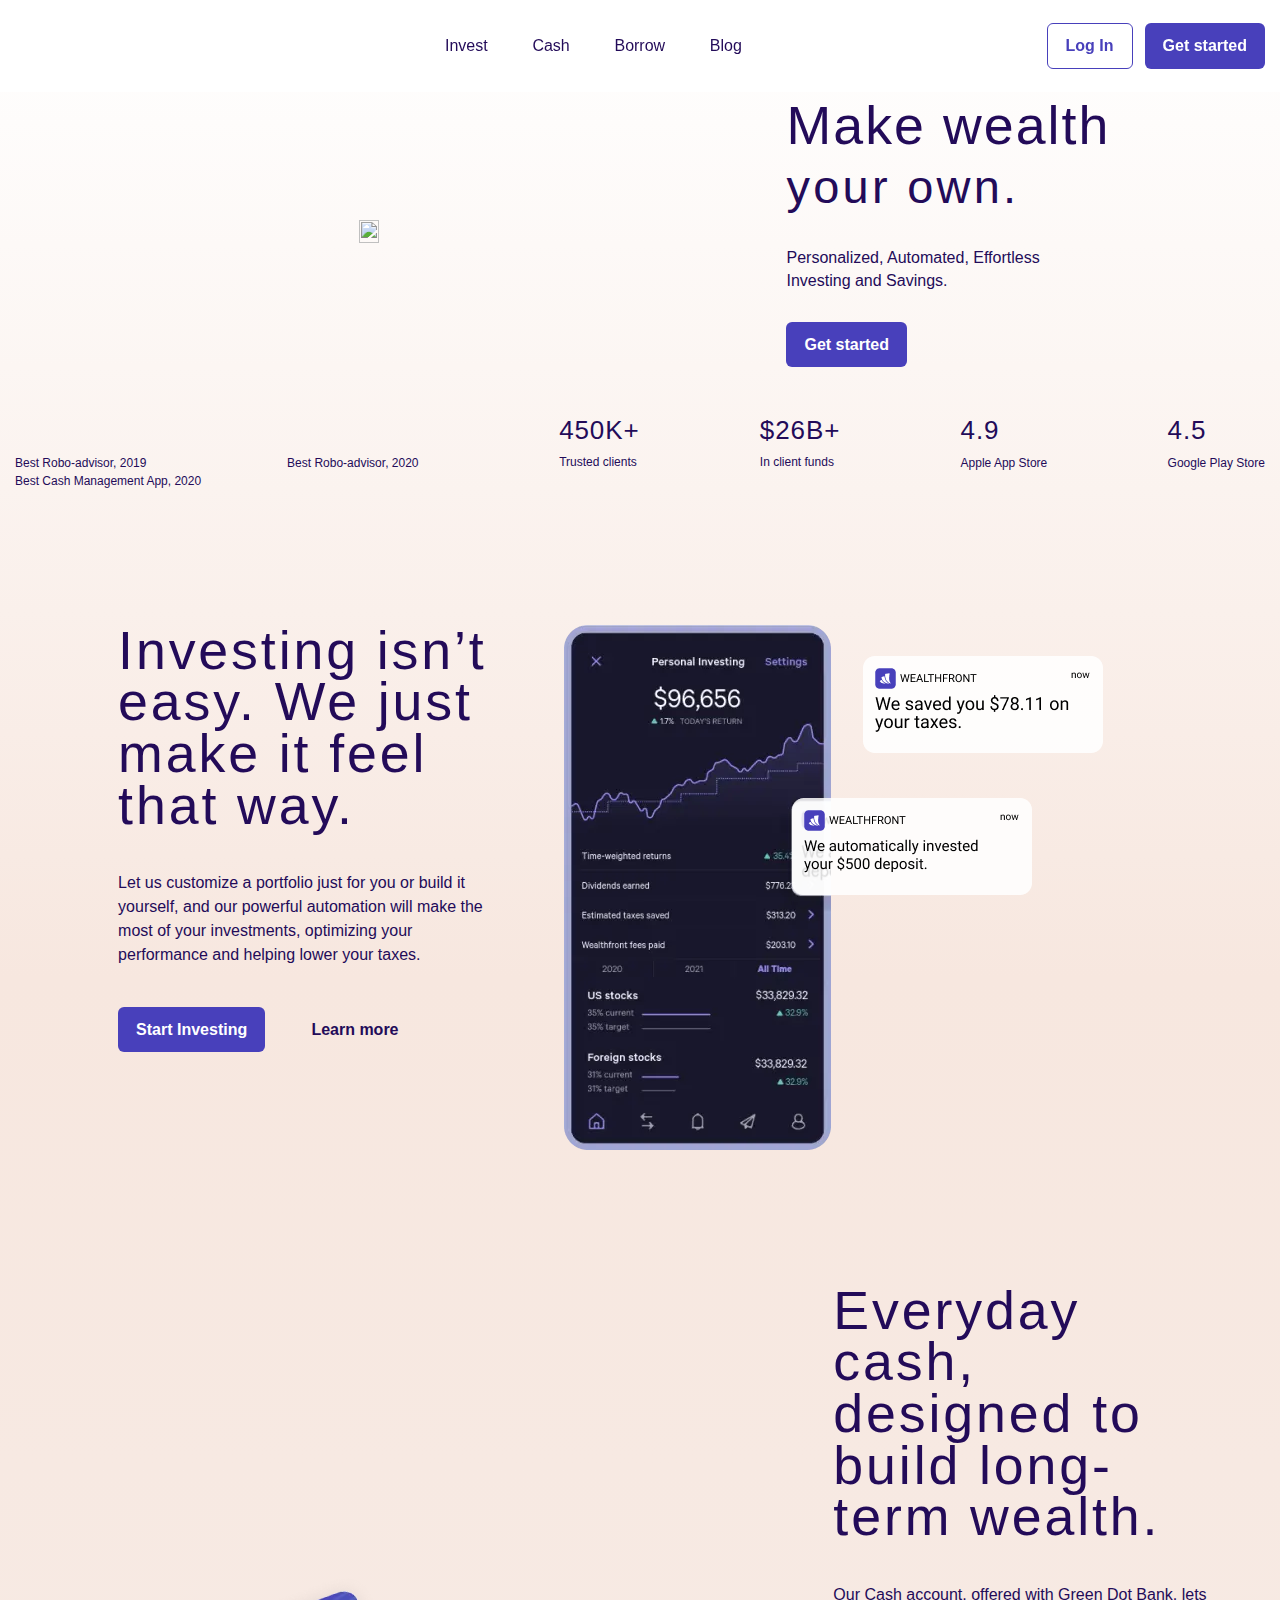
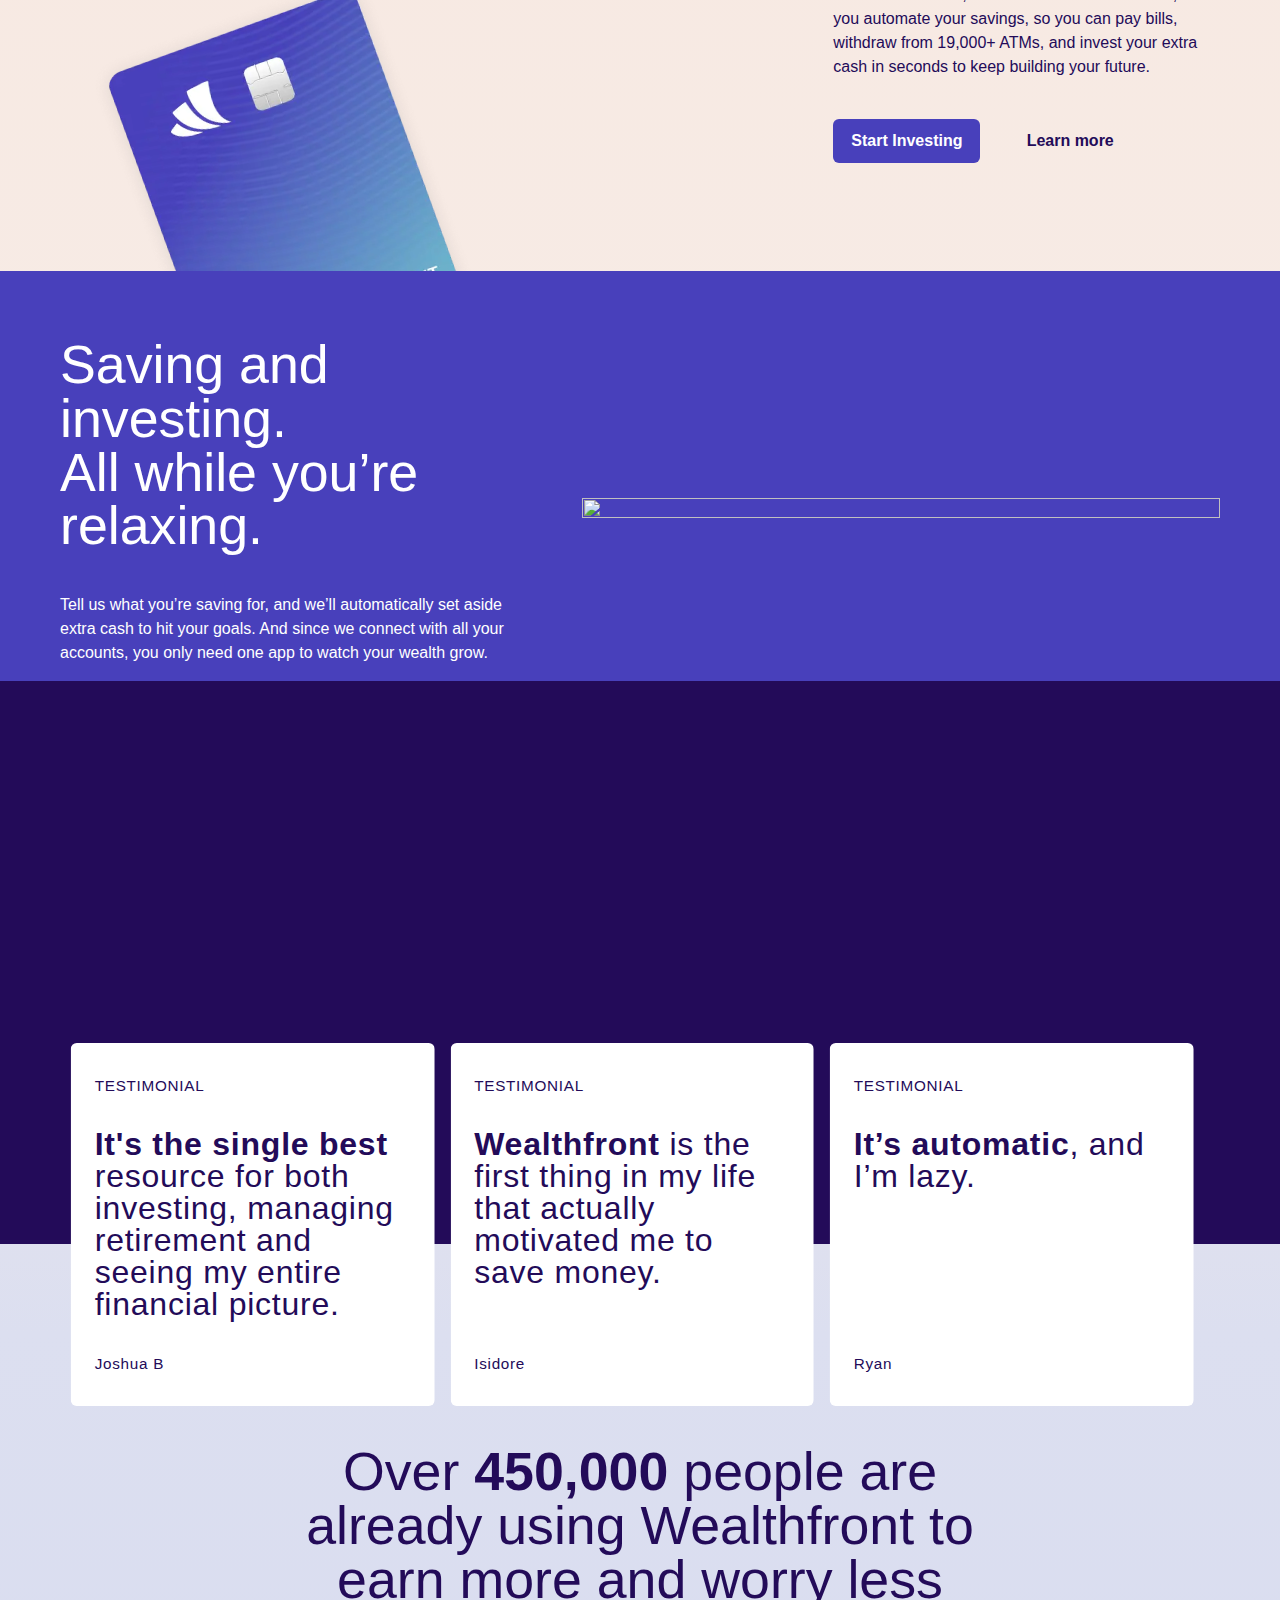
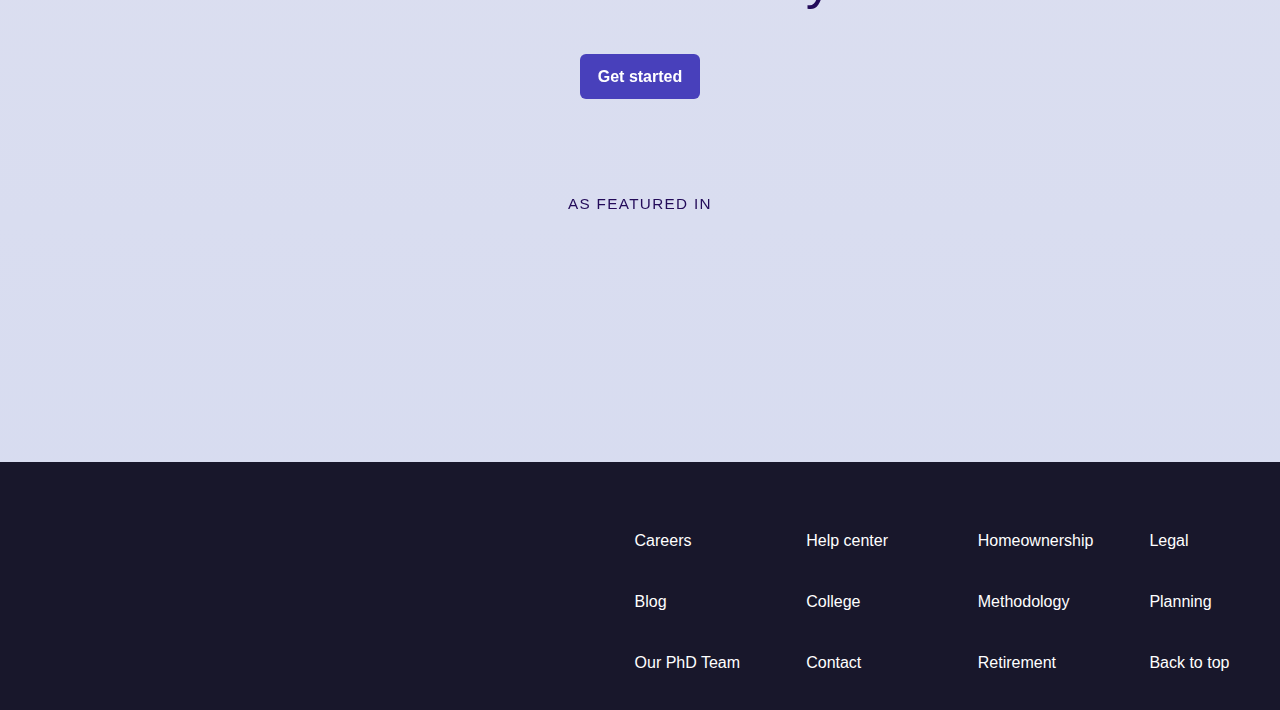
==== commit fd1ab34e: "new features" ====
--- a/index.html
+++ b/index.html
@@ -6,29 +6,28 @@
 	<meta name="viewport" content="width=device-width, initial-scale=1.0">
 	<title>Wealthfront</title>
 	<link rel="shortcut icon" href="files/favicon.ico">
-	<link rel="preconnect" href="https://fonts.googleapis.com">
-	<link rel="preconnect" href="https://fonts.gstatic.com" crossorigin>
-	<link href="https://fonts.googleapis.com/css2?family=*Please input your font*&display=swap&_v=20220615164802" rel="stylesheet">
-	<link rel="stylesheet" href="https://unpkg.com/swiper@8/swiper-bundle.min.css?_v=20220615164802" />
-	<link rel="stylesheet" href="css/style.min.css?_v=20220615164802">
+	<link rel="stylesheet" href="https://unpkg.com/swiper@8/swiper-bundle.min.css?_v=20230125155638" />
+	<link rel="stylesheet" href="css/style.min.css?_v=20230125155638">
 </head>
 
 <body>
 	<div class="wrapper">
 		<header class="header">
 	<div class="header__container-xl">
-		<a href="##" class="header__logo _icon-logo logo">
-		</a>
+		<div class="header__logo logo">
+			<a href="##" class="_icon-logo">
+			</a>
+		</div>
 		<div class="header__menu menu">
 			<div class="menu__icon">
 				<span></span>
 			</div>
 			<nav class="menu__body">
 				<ul class="menu__list">
-					<li><a href="##" class="menu__link">Invest</a></li>
-					<li><a href="##" class="menu__link">Cash</a></li>
-					<li><a href="##" class="menu__link">Borrow</a></li>
-					<li><a href="##" class="menu__link">Blog</a></li>
+					<li><a data-goto=".investing" href="##" class="menu__link">Invest</a></li>
+					<li><a data-goto=".cash" href="##" class="menu__link">Cash</a></li>
+					<li><a data-goto=".saving" href="##" class="menu__link">Borrow</a></li>
+					<li><a data-goto=".testimonial" href="##" class="menu__link">Blog</a></li>
 				</ul>
 				<div class="menu__btns">
 					<a href="##" class="btn menu-btn menu-btn__login ">
@@ -131,21 +130,21 @@
 				</div>
 			</section>
 			<section class="cash">
-				<div class="cash__container investing__container">
-					<div class="cash__img investing__img">
+				<div class="investing__container cash__container">
+					<div class="investing__img cash__img">
 						<picture><source srcset="img/phone2.webp" type="image/webp"><img src="img/phone2.png" alt=""></picture>
 					</div>
-					<div class="cash__content investing__content">
-						<h2 class="cash__title investing__title">
+					<div class="investing__content cash__content">
+						<h2 class="investing__title cash__title">
 							Everyday cash, designed to build long-term wealth.
 						</h2>
-						<p class="cash__text investing__text">
+						<p class="investing__text cash__text">
 							Our Cash account, offered with Green Dot Bank, lets you automate your savings, so you can pay
 							bills, withdraw from 19,000+ ATMs, and invest your extra cash in seconds to keep building your
 							future.
 						</p>
-						<div class="cash__btns investing__btns">
-							<a href="##" class="btn btn__get btn__investing">Start Investing</a>
+						<div class="investing__btns cash__btns">
+							<a href="##" class="btn btn__investing btn__get ">Start Investing</a>
 							<a href="##" class="btn btn__more">Learn more</a>
 						</div>
 						<div class="cash__bg"></div>
@@ -294,7 +293,7 @@
 				<li class="footer__list"><a href="##" class="footer__link">
 						Retirement
 					</a></li>
-				<li class="footer__list"><a href="##" class="footer__link">
+				<li class="footer__list"><a href="##" class="footer__link" id="back2top">
 						Back to top
 					</a></li>
 			</ul>
@@ -302,7 +301,7 @@
 	</div>
 </footer>
 	</div>
-	<script src="js/app.min.js?_v=20220615164802"></script>
+	<script src="js/app.min.js?_v=20230125155638"></script>
 </body>
 
 </html>--- a/css/style.min.css
+++ b/css/style.min.css
@@ -1 +1 @@
-@font-face{font-family:icons;font-display:swap;src:url(../fonts/icons.woff2) format("woff2"),url(../fonts/icons);font-weight:400;font-style:normal}@font-face{font-family:icons;src:url(../fonts/icons.eot?j9k2gh);src:url(../fonts/icons.eot?j9k2gh#iefix) format("embedded-opentype"),url(../fonts/icons.ttf?j9k2gh) format("truetype"),url(../fonts/icons.woff?j9k2gh) format("woff"),url(../fonts/icons.svg?j9k2gh#icons) format("svg");font-weight:400;font-style:normal;font-display:block}[class*=" _icon-"]::after,[class*=" _icon-"]::before,[class^=_icon-]::after,[class^=_icon-]::before{font-family:icons!important;speak:never;font-style:normal;font-weight:400;font-variant:normal;text-transform:none;line-height:1;-webkit-font-smoothing:antialiased;-moz-osx-font-smoothing:grayscale}._icon-logo:before{content:"\e900"}._icon-logoItem:before{content:"\e901"}._icon-star:after{content:"\e902"}._icon-bloomberg:before{content:"\e903"}._icon-cnbc:before{content:"\e904"}._icon-investopedia:before{content:"\e905"}._icon-nerdwallet:before{content:"\e906"}._icon-reuters:before{content:"\e907"}._icon-times:before{content:"\e908"}._icon-wsj:before{content:"\e909"}*{padding:0;margin:0;border:0}*,:after,:before{-webkit-box-sizing:border-box;box-sizing:border-box}:active,:focus{outline:0}a:active,a:focus{outline:0}a{color:#000}aside,footer,header,nav{display:block}body,html{height:100%;width:100%;font-size:100%;line-height:1;font-size:14px;-ms-text-size-adjust:100%;-moz-text-size-adjust:100%;-webkit-text-size-adjust:100%}button,input,textarea{font-family:inherit}input::-ms-clear{display:none}button{cursor:pointer}button::-moz-focus-inner{padding:0;border:0}a,a:visited{text-decoration:none}a:hover{text-decoration:none}ul li{list-style:none}img{vertical-align:top}h1,h2,h3,h4,h5,h6{font-size:inherit;font-weight:400}body{font-family:Roboto,sans-serif}.img-fluid{width:100%;height:auto}.wrapper{color:#230b59;overflow:hidden;min-height:100%;display:-webkit-box;display:-ms-flexbox;display:flex;-webkit-box-orient:vertical;-webkit-box-direction:normal;-ms-flex-direction:column;flex-direction:column;background:-webkit-gradient(linear,left top,left bottom,from(rgba(247,233,226,0)),color-stop(25%,#f7e7df),color-stop(50%,#f7ebe5),color-stop(75%,#dcdff0),to(#d6dbf0));background:-o-linear-gradient(top,rgba(247,233,226,0) 0,#f7e7df 25%,#f7ebe5 50%,#dcdff0 75%,#d6dbf0 100%);background:linear-gradient(180deg,rgba(247,233,226,0) 0,#f7e7df 25%,#f7ebe5 50%,#dcdff0 75%,#d6dbf0 100%)}section{z-index:0;position:relative;padding:45px 0}main{-webkit-box-flex:1;-ms-flex:1 1 auto;flex:1 1 auto}a{color:#230b59}[class*=__container]{max-width:1280px;margin:0 auto;padding-left:calc(30px + 35 * ((100vw - 320px)/ 1120));padding-right:calc(30px + 35 * ((100vw - 320px)/ 1120))}[class*=__container-xl]{max-width:1344px;margin:0 auto;padding:0 15px}h2{font-size:calc(40px + 16 * ((100vw - 320px)/ 1120))}h3{font-size:calc(34px + 16 * ((100vw - 320px)/ 1120))}h4{font-size:calc(28px + 6 * ((100vw - 320px)/ 1120))}h5{font-size:calc(17px + -2 * ((100vw - 320px)/ 1120))}p{font-size:16px;line-height:1.5em}.page{margin-top:98px}.btn,.btn__get,.btn__more,.menu-btn__login{min-width:-webkit-max-content;min-width:-moz-max-content;min-width:max-content;font-weight:700;font-size:16px;padding:11.5px 18px;border-radius:6px;line-height:1.35em;text-align:center;display:-webkit-box;display:-ms-flexbox;display:flex;-webkit-box-align:center;-ms-flex-align:center;align-items:center;-webkit-transition:all .3s ease 0s;-o-transition:all .3s ease 0s;transition:all .3s ease 0s}.btn__get{background-color:#4840bb;color:#fff;position:relative;z-index:1;overflow:hidden}.btn__get::before{opacity:0}.btn__get:hover{-webkit-box-shadow:0 4px 20px rgba(0,0,0,.2509803922);box-shadow:0 4px 20px rgba(0,0,0,.2509803922)}.btn__get:hover::before{background:-webkit-gradient(linear,left top,left bottom,from(#4840bb),to(#ad6035));background:-o-linear-gradient(top,#4840bb,#ad6035);background:linear-gradient(180deg,#4840bb,#ad6035);content:"";position:absolute;top:0;right:0;bottom:0;left:0;z-index:-1;opacity:1}.btn__more{min-width:auto}.btn__more:hover{background-color:rgba(72,64,187,.2)}.header{color:#4840bb;background-color:rgba(255,255,255,.95);position:fixed;z-index:5;width:100%}.header__container-xl{min-height:calc(70px + 26 * ((100vw - 320px)/ 1120));display:-webkit-box;display:-ms-flexbox;display:flex;-webkit-box-align:center;-ms-flex-align:center;align-items:center;padding-top:5px;padding-bottom:5px;-webkit-box-pack:justify;-ms-flex-pack:justify;justify-content:space-between;gap:20px}.header__logo{-webkit-box-flex:1;-ms-flex:1 1 33.333%;flex:1 1 33.333%;color:#230b59;font-size:25px;z-index:5}.header__menu{-webkit-box-flex:1;-ms-flex:1 1 66.666%;flex:1 1 66.666%}.menu__body{display:-webkit-box;display:-ms-flexbox;display:flex;-webkit-box-pack:justify;-ms-flex-pack:justify;justify-content:space-between;-webkit-box-align:center;-ms-flex-align:center;align-items:center;gap:20px}.menu__btns{display:-webkit-box;display:-ms-flexbox;display:flex;gap:12px}.menu__list{display:-webkit-box;display:-ms-flexbox;display:flex;gap:calc(25px + 23 * ((100vw - 320px)/ 1120))}.menu__list li{text-transform:capitalize;font-size:18px;line-height:1.8em}.menu__list li:hover{text-decoration:underline}.menu__btns{display:-webkit-box;display:-ms-flexbox;display:flex;gap:12px}.menu-btn__login{border:1px solid #4840bb;color:#4840bb;-webkit-transition:all .3s ease 0s;-o-transition:all .3s ease 0s;transition:all .3s ease 0s}.menu-btn__login:hover{color:rgba(255,255,255,.9);background-color:rgba(35,11,89,.9)}.hero{padding-bottom:67.5px}.preview{display:-webkit-box;display:-ms-flexbox;display:flex;-webkit-box-align:center;-ms-flex-align:center;align-items:center;gap:48px;margin-bottom:50px}.preview__img{-webkit-box-flex:1;-ms-flex:1 1 59%;flex:1 1 59%}.preview__img img{width:100%;height:100%}.preview__offer{-webkit-box-flex:1;-ms-flex:1 1 41%;flex:1 1 41%;padding:0 15px}.offer{display:-webkit-box;display:-ms-flexbox;display:flex;-webkit-box-orient:vertical;-webkit-box-direction:normal;-ms-flex-direction:column;flex-direction:column;-webkit-box-align:start;-ms-flex-align:start;align-items:flex-start;gap:30px}.offer__title{line-height:1.1em;letter-spacing:.03798em}.offer__title span{font-size:47px;letter-spacing:.06875em}.offer__text{line-height:1.44em}.info{display:-ms-grid;display:grid;gap:20px;grid-template-areas:"nerdwallet investopedia info__subwrapper info__subwrapper info__subwrapper info__subwrapper"}.info__subwrapper{-ms-grid-row:1;-ms-grid-column:5;-ms-grid-column-span:7;display:-ms-grid;display:grid;-ms-grid-columns:1fr 20px 1fr 20px 1fr 20px 1fr;grid-template-columns:repeat(4,1fr);gap:0 20px;grid-template-areas:". . . .";grid-area:info__subwrapper}.info-item__title{letter-spacing:.034375em;margin-bottom:10px;font-size:26px}.info-item__title::after{margin-left:8.5px}.info-item__text{font-size:14px}.info-item.nerdwallet{-ms-grid-row:1;-ms-grid-column:1;grid-area:nerdwallet}.info-item.investopedia{-ms-grid-row:1;-ms-grid-column:3;grid-area:investopedia}.investing{padding:67.5px 0 45px 0}.investing__container{display:-webkit-box;display:-ms-flexbox;display:flex;-webkit-box-pack:center;-ms-flex-pack:center;justify-content:center;gap:calc(30px + 34 * ((100vw - 320px)/ 1120))}.investing__content{max-width:45%;display:-webkit-box;display:-ms-flexbox;display:flex;-webkit-box-orient:vertical;-webkit-box-direction:normal;-ms-flex-direction:column;flex-direction:column;gap:2.5em}.investing__title{line-height:.96em;letter-spacing:.0535714286em}.investing__btns{display:-webkit-box;display:-ms-flexbox;display:flex;-ms-flex-wrap:wrap;flex-wrap:wrap;gap:calc(5px + 27 * ((100vw - 320px)/ 1120))}.investing__img{position:relative;z-index:0}.investing__img:after,.investing__img:before{z-index:1}.investing__img:before{content:url(../img/notification1.png);position:absolute;top:6%;left:50%}.investing__img:after{content:url(../img/notification2.png);position:absolute;top:33%;left:38.2%}:root{--wf-fade-stop:0%;--wf-fade-start:5%}.cash__container{-webkit-box-align:center;-ms-flex-align:center;align-items:center;-webkit-box-pack:end;-ms-flex-pack:end;justify-content:flex-end}.cash__img{display:-webkit-box;display:-ms-flexbox;display:flex;-webkit-box-pack:end;-ms-flex-pack:end;justify-content:flex-end}.no-webp .cash__img::before{background:url(../img/card.png) 0 0/contain no-repeat}.cash__img::before{content:" ";position:absolute;width:354px;height:471px;left:0;top:27%;top:"27%";-webkit-transition:all .3s ease 0s;-o-transition:all .3s ease 0s;transition:all .3s ease 0s;-webkit-transform:rotate(-10deg) scale(1);-ms-transform:rotate(-10deg) scale(1);transform:rotate(-10deg) scale(1)}.cash__img::after{display:none}.cash__img::after{display:none}.saving{background-color:#4840bb}.saving__container{display:-webkit-box;display:-ms-flexbox;display:flex;-webkit-box-align:center;-ms-flex-align:center;align-items:center;-webkit-box-pack:justify;-ms-flex-pack:justify;justify-content:space-between;gap:10%;gap:"10%"}.saving__content{color:#fff;max-width:35%;max-width:"35%";display:-webkit-box;display:-ms-flexbox;display:flex;-webkit-box-orient:vertical;-webkit-box-direction:normal;-ms-flex-direction:column;flex-direction:column;gap:2.5em}.saving__img{min-width:55%}.saving__img img{width:100%;height:100%;-o-object-fit:cover;object-fit:cover;-o-object-position:right;object-position:right}.testimonial{padding:0 0 45px 0;height:-webkit-fit-content;height:-moz-fit-content;height:fit-content}.testimonial__wrapper{height:563px;background:#230b59;position:relative;margin-bottom:10%}.testimonial__slider{position:absolute;left:50%;-webkit-transform:translate(-50%,0);-ms-transform:translate(-50%,0);transform:translate(-50%,0);overflow:visible;bottom:-23%;bottom:"-23%";width:calc(320px + 990 * ((100vw - 320px)/ 1120));margin:0 auto;padding:0 15px}.testimonial__slider .swiper-pagination{bottom:14px}.testimonial__slider .swiper-pagination-bullet{width:11px;height:11px;line-height:11px;font-size:11px;background-color:#fff}.testimonial__slider .swiper-scrollbar{z-index:1;width:90%;left:50%;bottom:4px;-webkit-transform:translate(-50%,0);-ms-transform:translate(-50%,0);transform:translate(-50%,0);background:rgba(255,255,255,.4);border-radius:6px}.testimonial__slider .swiper-scrollbar-drag{background:rgba(255,255,255,.85);border-radius:6px}.testimonial__cards{-webkit-box-align:center;-ms-flex-align:center;align-items:center}.testimonial__card{display:-webkit-box;display:-ms-flexbox;display:flex;-webkit-box-orient:vertical;-webkit-box-direction:normal;-ms-flex-direction:column;flex-direction:column;gap:32px;border-radius:6px;padding:2rem 1.5rem;background-color:#fff}.testimonial__card:not(:last-child){margin-right:16px}.testimonial__contnet{-webkit-box-flex:1;-ms-flex:1 1 auto;flex:1 1 auto}.testimonial__author,.testimonial__sub-title{text-transform:uppercase;line-height:1.4em;letter-spacing:.0466666667em;margin-bottom:32px}.testimonial__title{font-size:42px;font-size:calc(32px + 10 * ((100vw - 320px)/ 1120));line-height:1em;letter-spacing:.0238095238em}.testimonial__title span{font-weight:700}.testimonial__author{text-transform:none;margin-bottom:0}.trust{padding:0 0 45px 0}.trust__container>:not(:last-child){margin-bottom:96px}.trust__body{text-align:center}.trust__body>:not(:last-child):default{margin-bottom:57px}.trust__img{margin-bottom:7px}.trust__img img{max-width:100%}.trust__content>:not(:last-child){margin-bottom:48px}.trust__btn{max-width:-webkit-fit-content;max-width:-moz-fit-content;max-width:fit-content;margin:0 auto}.trust__title{margin:0 auto;max-width:767px}.trust__title span{font-weight:700}.featured{text-align:center}.featured>:not(:last-child){margin-bottom:40px}.featured__sub-title{text-transform:uppercase;line-height:1.18em;letter-spacing:.0875em}.featured__logos{display:-webkit-inline-box;display:-ms-inline-flexbox;display:inline-flex;-webkit-box-align:center;-ms-flex-align:center;align-items:center;-ms-flex-wrap:wrap;flex-wrap:wrap;-webkit-box-pack:center;-ms-flex-pack:center;justify-content:center;row-gap:calc(35px + -15 * ((100vw - 320px)/ 1120))}.featured__logos>:not(:last-child){margin-right:60px}.featured__logo._icon-wsj{font-size:calc(35px + -5 * ((100vw - 320px)/ 1120))}.featured__logo._icon-bloomberg{font-size:calc(37px + -4 * ((100vw - 320px)/ 1120))}.featured__logo._icon-times{font-size:calc(35px + 8 * ((100vw - 320px)/ 1120))}.featured__logo._icon-reuters{font-size:calc(50px + 10 * ((100vw - 320px)/ 1120))}.featured__logo._icon-cnbc{font-size:calc(50px + -3 * ((100vw - 320px)/ 1120))}.footer{background-color:#18172b;color:#fff}.footer a{color:#fff}.footer__content{padding:65px 0 32px 0;display:-webkit-box;display:-ms-flexbox;display:flex;-webkit-box-pack:justify;-ms-flex-pack:justify;justify-content:space-between;-webkit-box-align:start;-ms-flex-align:start;align-items:flex-start}.footer__content>:not(:last-child){margin-right:20px}.footer__logo{font-size:26px;color:transparent;background:-webkit-gradient(linear,left top,left bottom,color-stop(-42.34%,#f7e9e2),to(#dadef1));background:-o-linear-gradient(top,#f7e9e2 -42.34%,#dadef1 100%);background:linear-gradient(180deg,#f7e9e2 -42.34%,#dadef1 100%);-webkit-background-clip:text;-webkit-text-fill-color:transparent;color:transparent;padding-right:8px}.footer__menu{display:-ms-grid;display:grid;grid-auto-columns:1fr;-ms-grid-columns:(1fr)[4];grid-template-columns:repeat(4,1fr);grid-auto-rows:1fr;-ms-grid-rows:auto;grid-template-rows:auto;gap:32px 56px}.footer__link{font-size:16px;line-height:1.8em}.footer__link:hover{text-decoration:underline}body._touch .btn__more{text-decoration:underline}@media (min-width:62em){.investing__content{max-width:33.333%}.investing__img{width:598px}.cash__img{width:784px}.testimonial_cards{-webkit-transition:all .3s ease 0s;-o-transition:all .3s ease 0s;transition:all .3s ease 0s;display:-webkit-box;display:-ms-flexbox;display:flex;-webkit-box-pack:justify;-ms-flex-pack:justify;justify-content:space-between}.testimonial__card{-webkit-box-flex:1;-ms-flex:1;flex:1;height:100%!important}}@media (max-width:1280px){.cash__img::before{width:calc(177px + 177 * ((100vw - 320px)/ 960))}.cash__img::before{height:calc(235px + 236 * ((100vw - 320px)/ 960))}.cash__img::before{top:calc(40% + -13 * ((100vw - 320px)/ 960))}.saving__container{gap:calc(5% + 5 * ((100vw - 320px)/ 960))}.saving__content{max-width:calc(100% + -65 * ((100vw - 320px)/ 960))}.testimonial__wrapper{height:calc(350px + 213 * ((100vw - 320px)/ 960))}.testimonial__slider{bottom:calc(-30% + 7 * ((100vw - 320px)/ 960))}.featured__logos>:not(:last-child){margin-right:calc(20px + 40 * ((100vw - 320px)/ 960))}}@media (max-width:80em){.testimonial__title{font-size:32px}}@media (max-width:61.9375em){.header__container-xl{gap:5%}.header__logo{-webkit-box-flex:0;-ms-flex:0 1 auto;flex:0 1 auto}.info{justify-items:center;-ms-grid-columns:1fr 25px 1fr;grid-template-columns:repeat(2,1fr);-ms-grid-rows:auto 25px auto 25px auto;grid-template-rows:repeat(3,auto);gap:25px;grid-template-areas:"nerdwallet nerdwallet" "investopedia investopedia" "info__subwrapper info__subwrapper"}.info__subwrapper{margin-top:10px;-ms-grid-columns:auto 25px auto;grid-template-columns:repeat(2,auto);-ms-grid-rows:auto 25px auto;grid-template-rows:repeat(2,auto);width:100%;gap:25px;grid-template-areas:". ." ". ."}.info-item{text-align:center}.investing__img::before{top:48%;left:18%}.investing__img::after{top:72%;left:-18%}.cash__img{z-index:2;-webkit-box-pack:start;-ms-flex-pack:start;justify-content:flex-start}.cash__img img{width:95%}.cash__img::before{z-index:-1;left:auto;top:35%;right:-30%;-webkit-filter:blur(1px);filter:blur(1px);opacity:.75}.cash__content{max-width:50%;z-index:3;position:relative}.cash__bg{position:absolute;background:#d6dbf0;width:100%;height:100%;z-index:-1;-webkit-filter:blur(100px);filter:blur(100px);left:-50px}.testimonial__slider{max-width:800px;overflow:hidden}.testimonial__card{position:relative;padding-bottom:45px}.testimonial__card::after{content:"";height:35px;width:100%;position:absolute;border-radius:0 0 6px 6px;left:0;bottom:0;background-color:rgba(72,64,187,.85)}.featured__logos{-webkit-column-gap:40px;-moz-column-gap:40px;column-gap:40px}.featured__logos>:not(:last-child){margin-right:0}.footer__content{-webkit-box-orient:vertical;-webkit-box-direction:normal;-ms-flex-direction:column;flex-direction:column}.footer__content>:not(:last-child){margin-bottom:50px;margin-right:auto}.info__subwrapper{-ms-grid-row:5;-ms-grid-column:1;-ms-grid-column-span:3}.info-item.nerdwallet{-ms-grid-row:1;-ms-grid-column:1;-ms-grid-column-span:3}.info-item.investopedia{-ms-grid-row:3;-ms-grid-column:1;-ms-grid-column-span:3}}@media (max-width:61.9375em) and (max-width:1280px){.testimonial__slider{max-width:calc(320px + 480 * ((100vw - 320px)/ 960))}}@media (max-width:55.625em){.menu__icon{z-index:5;display:block;position:relative;width:44px;height:33px;margin-left:auto;cursor:pointer}.menu__icon._active span,.menu__icon._active::after,.menu__icon._active::before{background-color:#fff}.menu__icon span,.menu__icon::after,.menu__icon::before{left:0;position:absolute;height:10%;width:100%;-webkit-transition:all .3s ease 0s;-o-transition:all .3s ease 0s;transition:all .3s ease 0s;background:#4840bb;border-radius:6px}.menu__icon::after,.menu__icon::before{content:""}.menu__icon::before{top:0}.menu__icon::after{bottom:0}.menu__icon span{top:50%;-webkit-transform:scale(1) translate(0,-50%);-ms-transform:scale(1) translate(0,-50%);transform:scale(1) translate(0,-50%);width:100%}.menu__icon._active span{-webkit-transform:scale(0) translate(0,-50%);-ms-transform:scale(0) translate(0,-50%);transform:scale(0) translate(0,-50%)}.menu__icon._active:before{top:50%;-webkit-transform:rotate(45deg) translate(0,-50%);-ms-transform:rotate(45deg) translate(0,-50%);transform:rotate(45deg) translate(0,-50%)}.menu__icon._active:after{bottom:50%;-webkit-transform:rotate(-45deg) translate(0,50%);-ms-transform:rotate(-45deg) translate(0,50%);transform:rotate(-45deg) translate(0,50%)}.menu__body{-webkit-box-orient:vertical;-webkit-box-direction:normal;-ms-flex-direction:column;flex-direction:column;padding:15px 0 30px 0;position:fixed;right:-100%;top:0;width:calc(240px + 160 * ((100vw - 320px)/ 1120));height:100%;background-color:rgba(35,11,89,.85);z-index:1;-webkit-transition:all .6s ease 0s;-o-transition:all .6s ease 0s;transition:all .6s ease 0s;overflow:auto}.menu__body._active{right:0}.menu__list{-webkit-box-orient:vertical;-webkit-box-direction:normal;-ms-flex-direction:column;flex-direction:column;-ms-flex-item-align:start;align-self:flex-start;padding:0 20px;gap:0}.menu__list>li{display:-webkit-box;display:-ms-flexbox;display:flex;-ms-flex-wrap:wrap;flex-wrap:wrap;margin:0;padding:22px 0;max-width:-webkit-fit-content;max-width:-moz-fit-content;max-width:fit-content}.menu__list>li a{color:#fff}.menu__list>li:last-child{margin-bottom:0}.menu-btn__login{color:#fff;border:2px solid #4840bb}}@media (max-width:47.9375em){.header{background-color:rgba(255,255,255,.85)}.offer{-webkit-box-align:center;-ms-flex-align:center;align-items:center;text-align:center}.offer__text{display:inline}.hero__container-xl{padding:0}.hero__preview{-webkit-box-orient:vertical;-webkit-box-direction:normal;-ms-flex-direction:column;flex-direction:column}.hero__info{padding:0 15px}.investing__container{-webkit-box-orient:vertical;-webkit-box-direction:reverse;-ms-flex-direction:column-reverse;flex-direction:column-reverse}.investing__content{max-width:"33.333%"}.investing__img img{margin-left:-2.5%;width:"100%";height:calc(400px + -30 * ((100vw - 320px)/ 1120));-o-object-fit:none;object-fit:none;-o-object-position:top left;object-position:top left;-webkit-mask-image:-webkit-gradient(linear,left bottom,left top,from(rgba(0,0,0,0)),to(#fff));-webkit-mask-image:linear-gradient(0deg,rgba(0,0,0,0) var(--wf-fade-stop,60%),#fff var(--wf-fade-start,75%))}.investing__img::after,.investing__img::before{right:auto}.investing__img::before{left:"350%";top:"-50%"}.investing__img::after{left:"230%";top:"10%"}.cash__container{-webkit-box-orient:vertical;-webkit-box-direction:normal;-ms-flex-direction:column;flex-direction:column}.cash__img{width:100%;display:block}.cash__img img{-o-object-position:top right;object-position:top right;max-height:70vh}.cash__img::before{max-height:60vh;-webkit-filter:blur(.1px);filter:blur(.1px);opacity:.95;left:5%;top:15%}.cash__content{text-align:right;-webkit-box-align:end;-ms-flex-align:end;align-items:flex-end}.saving__container{-webkit-box-orient:vertical;-webkit-box-direction:normal;-ms-flex-direction:column;flex-direction:column;gap:6vh}.footer__content{-webkit-box-align:stretch;-ms-flex-align:stretch;align-items:stretch}.footer__menu{-ms-grid-columns:(1fr)[3];grid-template-columns:repeat(3,1fr)}}@media (max-width:47.9375em) and (max-width:1280px){.investing__content{max-width:calc(100% + -66.667 * ((100vw - 320px)/ 960))}.investing__img img{width:calc(105% + -5 * ((100vw - 320px)/ 960))}.investing__img::before{left:calc(7% + 343 * ((100vw - 320px)/ 960))}.investing__img::before{top:calc(50% + -100 * ((100vw - 320px)/ 960))}.investing__img::after{left:calc(7% + 223 * ((100vw - 320px)/ 960))}.investing__img::after{top:calc(77% + -67 * ((100vw - 320px)/ 960))}}@media (max-width:35.9375em){.menu__icon._active span,.menu__icon._active::after,.menu__icon._active::before{background-color:#230b59}.menu__body{background-color:rgba(35,11,89,.95)}.menu__body._active::before{content:"";position:fixed;width:100%;top:0;left:0;height:calc(70px + 26 * ((100vw - 320px)/ 1120));background-color:#fff;z-index:2}.menu__list{margin-top:calc(70px + 26 * ((100vw - 320px)/ 1120))}.investing__content{text-align:center;-webkit-box-align:center;-ms-flex-align:center;align-items:center}.investing__btns{-webkit-box-pack:center;-ms-flex-pack:center;justify-content:center}.cash__img{width:"100%"}.cash__img img{-o-object-fit:cover;object-fit:cover}.testimonial__wrapper{margin-bottom:0}.trust__img img{-o-object-fit:none;object-fit:none}.footer__menu{-ms-grid-columns:(1fr)[2];grid-template-columns:repeat(2,1fr)}}@media (max-width:35.9375em) and (max-width:1280px){.cash__img{width:calc(100% + 0 * ((100vw - 320px)/ 960))}.testimonial__wrapper{margin-bottom:calc(150px + -150 * ((100vw - 320px)/ 960))}}.webp .cash__img::before{background:url(../img/card.webp) 0 0/contain no-repeat}+@font-face{font-family:icons;font-display:swap;src:url(../fonts/icons.woff2) format("woff2"),url(../fonts/icons);font-weight:400;font-style:normal}@font-face{font-family:icons;src:url(../fonts/icons.eot?j9k2gh);src:url(../fonts/icons.eot?j9k2gh#iefix) format("embedded-opentype"),url(../fonts/icons.ttf?j9k2gh) format("truetype"),url(../fonts/icons.woff?j9k2gh) format("woff"),url(../fonts/icons.svg?j9k2gh#icons) format("svg");font-weight:400;font-style:normal;font-display:block}[class*=" _icon-"]::after,[class*=" _icon-"]::before,[class^=_icon-]::after,[class^=_icon-]::before{font-family:icons!important;speak:never;font-style:normal;font-weight:400;font-variant:normal;text-transform:none;line-height:1;-webkit-font-smoothing:antialiased;-moz-osx-font-smoothing:grayscale}._icon-logo:before{content:"\e900"}._icon-logoItem:before{content:"\e901"}._icon-star:after{content:"\e902"}._icon-bloomberg:before{content:"\e903"}._icon-cnbc:before{content:"\e904"}._icon-investopedia:before{content:"\e905"}._icon-nerdwallet:before{content:"\e906"}._icon-reuters:before{content:"\e907"}._icon-times:before{content:"\e908"}._icon-wsj:before{content:"\e909"}*{padding:0;margin:0;border:0}*,:after,:before{-webkit-box-sizing:border-box;box-sizing:border-box}:active,:focus{outline:0}a:active,a:focus{outline:0}a{color:#000}aside,footer,header,nav{display:block}body,html{height:100%;width:100%;font-size:100%;line-height:1;-ms-text-size-adjust:100%;-moz-text-size-adjust:100%;-webkit-text-size-adjust:100%}button,input,textarea{font-family:inherit}input::-ms-clear{display:none}button{cursor:pointer}button::-moz-focus-inner{padding:0;border:0}a,a:visited{text-decoration:none}a:hover{text-decoration:none}ul li{list-style:none}img{vertical-align:top}h1,h2,h3,h4,h5,h6{font-size:inherit;font-weight:400}body{font-family:Roboto,sans-serif}.img-fluid{width:100%;height:auto}.wrapper{color:#230b59;overflow:hidden;min-height:100%;display:-webkit-box;display:-ms-flexbox;display:flex;-webkit-box-orient:vertical;-webkit-box-direction:normal;-ms-flex-direction:column;flex-direction:column;background:-webkit-gradient(linear,left top,left bottom,from(rgba(247,233,226,0)),color-stop(25%,#f7e7df),color-stop(50%,#f7ebe5),color-stop(75%,#dcdff0),to(#d6dbf0));background:-o-linear-gradient(top,rgba(247,233,226,0) 0,#f7e7df 25%,#f7ebe5 50%,#dcdff0 75%,#d6dbf0 100%);background:linear-gradient(180deg,rgba(247,233,226,0) 0,#f7e7df 25%,#f7ebe5 50%,#dcdff0 75%,#d6dbf0 100%)}section{z-index:0;position:relative;padding:4.21875rem 0}main{-webkit-box-flex:1;-ms-flex:1 1 auto;flex:1 1 auto}a{color:#230b59}.footer__link,.menu__list li{position:relative}.footer__link::after,.menu__list li::after{content:" ";position:absolute;left:0;bottom:0;width:100%;height:.09375rem;background-color:#4840bb;-webkit-transform-origin:left;-ms-transform-origin:left;transform-origin:left;-webkit-transform:scaleX(0);-ms-transform:scaleX(0);transform:scaleX(0);-webkit-transition:all .3s ease 0s;-o-transition:all .3s ease 0s;transition:all .3s ease 0s}.footer__link:hover::after,.menu__list li:hover::after{-webkit-transform:scaleX(1);-ms-transform:scaleX(1);transform:scaleX(1)}#scroll-btn{opacity:0;pointer-events:none;width:3.125rem;height:3.125rem;background-color:#fff;position:fixed;bottom:7.5%;right:7.5%;border:.125rem solid #4840bb;border-radius:50%;-webkit-transition:all .5s,border .3s,color .3s;-o-transition:all .5s,border .3s,color .3s;transition:all .5s,border .3s,color .3s}#scroll-btn span{margin-top:.75rem;display:inline-block;width:1.25rem;height:1.25rem;border:solid #230b59;border-left-width:0;border-top-width:0;border-right-width:.1875rem;border-bottom-width:.1875rem;padding:.1875rem;-webkit-transform:rotate(-135deg);-ms-transform:rotate(-135deg);transform:rotate(-135deg)}#scroll-btn.show{opacity:.8;pointer-events:all;-webkit-transition:all 1s,border .3s,color .3s;-o-transition:all 1s,border .3s,color .3s;transition:all 1s,border .3s,color .3s}#scroll-btn.show:hover{border-color:#fff}#scroll-btn.show:hover span{border-color:#4840bb}[class*=__container]{max-width:calc(80rem + 8.125rem);margin:0 auto;padding-left:calc(1.875rem + 35 * ((100vw - 320px)/ 1120));padding-right:calc(1.875rem + 35 * ((100vw - 320px)/ 1120))}[class*=__container-xl]{max-width:84em;margin:0 auto;padding:0 15px}h2{font-size:calc(2.5rem + 16 * ((100vw - 320px)/ 1120))}h3{font-size:calc(2.125rem + 16 * ((100vw - 320px)/ 1120))}h4{font-size:calc(1.75rem + 6 * ((100vw - 320px)/ 1120))}h5{font-size:calc(1.0625rem + -2 * ((100vw - 320px)/ 1120))}p{font-size:1rem;line-height:1.5em}.page>section:nth-child(1){padding-top:6rem}.btn,.btn__get,.btn__more,.menu-btn__login{min-width:-webkit-max-content;min-width:-moz-max-content;min-width:max-content;font-weight:700;font-size:1rem;padding-top:.71875rem;padding-bottom:.71875rem;padding-right:1.125rem;padding-left:1.125rem;border-radius:.375rem;line-height:1.35em;text-align:center;display:-webkit-box;display:-ms-flexbox;display:flex;-webkit-box-align:center;-ms-flex-align:center;align-items:center;-webkit-transition:all .3s ease 0s;-o-transition:all .3s ease 0s;transition:all .3s ease 0s}.btn__get{background-color:#4840bb;color:#fff;position:relative;z-index:1;overflow:hidden}.btn__get::before{opacity:0}.btn__get:hover{-webkit-box-shadow:0 4px 20px rgba(0,0,0,.2509803922);box-shadow:0 4px 20px rgba(0,0,0,.2509803922)}.btn__get:hover::before{background:-webkit-gradient(linear,left top,left bottom,from(#4840bb),to(#ad6035));background:-o-linear-gradient(top,#4840bb,#ad6035);background:linear-gradient(180deg,#4840bb,#ad6035);content:"";position:absolute;top:0;right:0;bottom:0;left:0;z-index:-1;opacity:1}.btn__more{min-width:auto}.btn__more:hover{background-color:rgba(72,64,187,.2)}.header{color:#4840bb;background-color:rgba(255,255,255,.95);position:fixed;z-index:5;width:100%}.header__container-xl{min-height:calc(4.375rem + 26 * ((100vw - 320px)/ 1120));display:-webkit-box;display:-ms-flexbox;display:flex;-webkit-box-align:center;-ms-flex-align:center;align-items:center;padding-top:.3125rem;padding-bottom:.3125rem;-webkit-box-pack:justify;-ms-flex-pack:justify;justify-content:space-between;gap:1.25rem}.header__logo{-webkit-box-flex:1;-ms-flex:1 1 33.333%;flex:1 1 33.333%;color:#230b59;font-size:1.5625rem;z-index:5}.header__menu{-webkit-box-flex:1;-ms-flex:1 1 66.666%;flex:1 1 66.666%}.menu__body{display:-webkit-box;display:-ms-flexbox;display:flex;-webkit-box-pack:justify;-ms-flex-pack:justify;justify-content:space-between;-webkit-box-align:center;-ms-flex-align:center;align-items:center;gap:1.25rem}.menu__btns{display:-webkit-box;display:-ms-flexbox;display:flex;gap:.75rem}.menu__list{display:-webkit-box;display:-ms-flexbox;display:flex;gap:calc(1.5625rem + 23 * ((100vw - 320px)/ 1120));font-size:1rem;text-transform:capitalize;line-height:1.8em}.menu-btn__login{border:1px solid #4840bb;color:#4840bb;-webkit-transition:all .3s ease 0s;-o-transition:all .3s ease 0s;transition:all .3s ease 0s}.menu-btn__login:hover{color:rgba(255,255,255,.9);background-color:rgba(35,11,89,.9)}.hero{padding-bottom:4.21875rem}.preview{display:-webkit-box;display:-ms-flexbox;display:flex;-webkit-box-align:center;-ms-flex-align:center;align-items:center;gap:3rem;margin-bottom:3.125rem}.preview__img{-webkit-box-flex:1;-ms-flex:1 1 59%;flex:1 1 59%;display:-webkit-inline-box;display:-ms-inline-flexbox;display:inline-flex;-webkit-box-pack:center;-ms-flex-pack:center;justify-content:center;max-height:calc(100vh - 14.6875rem);overflow:hidden}.preview__img img{width:100%;height:100%;-o-object-fit:cover;object-fit:cover;-o-object-position:top;object-position:top}.preview__offer{-webkit-box-flex:1;-ms-flex:1 1 41%;flex:1 1 41%;padding:0 .9375rem}.offer{display:-webkit-box;display:-ms-flexbox;display:flex;-webkit-box-orient:vertical;-webkit-box-direction:normal;-ms-flex-direction:column;flex-direction:column;-webkit-box-align:start;-ms-flex-align:start;align-items:flex-start;gap:1.875rem}.offer__title{line-height:1.1em;letter-spacing:.03798em}.offer__title span{font-size:2.9375rem;letter-spacing:.06875em}.offer__text{line-height:1.44em}.info{display:-ms-grid;display:grid;gap:1.25rem;grid-template-areas:"nerdwallet investopedia info__subwrapper";-ms-grid-columns:1.25fr 1.25rem 1.25fr 1.25rem 3.5fr;grid-template-columns:1.25fr 1.25fr 3.5fr}.info__subwrapper{-ms-grid-row:1;-ms-grid-column:5;grid-area:info__subwrapper;display:-webkit-box;display:-ms-flexbox;display:flex;-webkit-box-pack:justify;-ms-flex-pack:justify;justify-content:space-between;gap:0 1.25rem}.info-item__title{letter-spacing:.034375em;margin-bottom:.625rem;font-size:1.625rem}.info-item__title._icon-star::after{margin-left:.53125rem}.info-item__text{font-size:.75rem}.info-item.nerdwallet{-ms-grid-row:1;-ms-grid-column:1;grid-area:nerdwallet}.info-item.investopedia{-ms-grid-row:1;-ms-grid-column:3;grid-area:investopedia}.investing__container{display:-webkit-box;display:-ms-flexbox;display:flex;-webkit-box-pack:center;-ms-flex-pack:center;justify-content:center;gap:calc(1.875rem + 34 * ((100vw - 320px)/ 1120))}.investing__content{max-width:45%;display:-webkit-box;display:-ms-flexbox;display:flex;-webkit-box-orient:vertical;-webkit-box-direction:normal;-ms-flex-direction:column;flex-direction:column;gap:2.5em}.investing__title{line-height:.96em;letter-spacing:.0535714286em}.investing__btns{display:-webkit-box;display:-ms-flexbox;display:flex;-ms-flex-wrap:wrap;flex-wrap:wrap;gap:calc(.3125rem + 27 * ((100vw - 320px)/ 1120))}.investing__img{position:relative;z-index:0}.investing__img:after,.investing__img:before{z-index:1}.investing__img:before{content:url(../img/notification1.png);position:absolute;top:6%;left:50%}.investing__img:after{content:url(../img/notification2.png);position:absolute;top:33%;left:38.2%}:root{--wf-fade-stop:0%;--wf-fade-start:5%}.cash__container{-webkit-box-align:center;-ms-flex-align:center;align-items:center;-webkit-box-pack:end;-ms-flex-pack:end;justify-content:flex-end}.cash__img{display:-webkit-box;display:-ms-flexbox;display:flex;-webkit-box-pack:end;-ms-flex-pack:end;justify-content:flex-end}.no-webp .cash__img::before{background:url(../img/card.png) 0 0/contain no-repeat}.cash__img::before{content:" ";position:absolute;width:354px;height:471px;left:auto;right:calc(42% + 5 * ((100vw - 320px)/ 1120));top:70%;top:24%;-webkit-transition:all .3s ease 0s;-o-transition:all .3s ease 0s;transition:all .3s ease 0s;-webkit-transform:rotate(-10deg) scale(1);-ms-transform:rotate(-10deg) scale(1);transform:rotate(-10deg) scale(1)}.cash__img::after{display:none}.saving{background-color:#4840bb;padding-bottom:0}.saving__container{display:-webkit-box;display:-ms-flexbox;display:flex;-webkit-box-align:center;-ms-flex-align:center;align-items:center;-webkit-box-pack:justify;-ms-flex-pack:justify;justify-content:space-between;gap:10%;gap:10%}.saving__content{color:#fff;max-width:35%;max-width:35%;display:-webkit-box;display:-ms-flexbox;display:flex;-webkit-box-orient:vertical;-webkit-box-direction:normal;-ms-flex-direction:column;flex-direction:column;gap:2.5em;padding-bottom:1rem}.saving__img{min-width:55%}.saving__img img{width:100%;height:100%;-o-object-fit:cover;object-fit:cover;-o-object-position:right;object-position:right}.testimonial{padding:0;height:-webkit-fit-content;height:-moz-fit-content;height:fit-content}.testimonial__wrapper{height:35.1875rem;background:#230b59;position:relative;margin-bottom:10%}.testimonial__slider{position:absolute;left:50%;-webkit-transform:translate(-50%,0);-ms-transform:translate(-50%,0);transform:translate(-50%,0);overflow:visible;bottom:-23%;bottom:-23%;width:calc(20rem + 990 * ((100vw - 320px)/ 1120));margin:0 auto;padding:0 .9375rem}.testimonial__slider .swiper-pagination{bottom:.875rem}.testimonial__slider .swiper-pagination-bullet{width:.6875rem;height:.6875rem;line-height:1em;font-size:.6875rem;background-color:#fff}.testimonial__slider .swiper-scrollbar{z-index:1;width:90%;left:50%;bottom:.25rem;-webkit-transform:translate(-50%,0);-ms-transform:translate(-50%,0);transform:translate(-50%,0);background:rgba(255,255,255,.4);border-radius:.375rem}.testimonial__slider .swiper-scrollbar-drag{background:rgba(255,255,255,.85);border-radius:.375rem}.testimonial__cards{-webkit-box-align:center;-ms-flex-align:center;align-items:center}.testimonial__card{display:-webkit-box;display:-ms-flexbox;display:flex;-webkit-box-orient:vertical;-webkit-box-direction:normal;-ms-flex-direction:column;flex-direction:column;gap:2rem;border-radius:.375rem;padding:2rem 1.5rem;background-color:#fff}.testimonial__card:not(:last-child){margin-right:1rem}.testimonial__contnet{-webkit-box-flex:1;-ms-flex:1 1 auto;flex:1 1 auto}.testimonial__author,.testimonial__sub-title{text-transform:uppercase;line-height:1.4em;letter-spacing:.0466666667em;margin-bottom:2rem}.testimonial__title{font-size:calc(1.375rem + 20 * ((100vw - 320px)/ 1120));line-height:1em;letter-spacing:.0238095238em}.testimonial__title span{font-weight:700}.testimonial__author{text-transform:none;margin-bottom:0}.trust{padding:0 0 9.375rem 0}.trust__container>:not(:last-child){margin-bottom:6rem}.trust__body{text-align:center}.trust__body>:not(:last-child){margin-bottom:3.5625rem}.trust__img img{max-width:100%}.trust__content>:not(:last-child){margin-bottom:3rem}.trust__btn{max-width:-webkit-fit-content;max-width:-moz-fit-content;max-width:fit-content;margin:0 auto}.trust__title{margin:0 auto;max-width:47.9375rem}.trust__title span{font-weight:700}.featured{text-align:center}.featured>:not(:last-child){margin-bottom:2.5rem}.featured__sub-title{text-transform:uppercase;line-height:1.18em;letter-spacing:.0875em}.featured__logos{display:-webkit-inline-box;display:-ms-inline-flexbox;display:inline-flex;-webkit-box-align:center;-ms-flex-align:center;align-items:center;-ms-flex-wrap:wrap;flex-wrap:wrap;-webkit-box-pack:center;-ms-flex-pack:center;justify-content:center;row-gap:calc(2.1875rem + -15 * ((100vw - 320px)/ 1120))}.featured__logos>:not(:last-child){margin-right:3.75rem}.featured__logo{-webkit-transition:all .3s ease 0s;-o-transition:all .3s ease 0s;transition:all .3s ease 0s}.featured__logo._icon-wsj{font-size:calc(2.1875rem + -5 * ((100vw - 320px)/ 1120))}.featured__logo._icon-bloomberg{font-size:calc(2.3125rem + -4 * ((100vw - 320px)/ 1120))}.featured__logo._icon-times{font-size:calc(2.1875rem + 8 * ((100vw - 320px)/ 1120))}.featured__logo._icon-reuters{font-size:calc(3.125rem + 10 * ((100vw - 320px)/ 1120))}.featured__logo._icon-cnbc{font-size:calc(3.125rem + -3 * ((100vw - 320px)/ 1120))}.footer{background-color:#18172b;color:#fff}.footer a{color:#fff}.footer__content{padding-top:4.0625rem;padding-bottom:2rem;display:-webkit-box;display:-ms-flexbox;display:flex;-webkit-box-pack:justify;-ms-flex-pack:justify;justify-content:space-between;-webkit-box-align:start;-ms-flex-align:start;align-items:flex-start}.footer__content>:not(:last-child){margin-right:1.25rem}.footer__logo{font-size:1.625rem;color:transparent;background:-webkit-gradient(linear,left top,left bottom,color-stop(-42.34%,#f7e9e2),to(#dadef1));background:-o-linear-gradient(top,#f7e9e2 -42.34%,#dadef1 100%);background:linear-gradient(180deg,#f7e9e2 -42.34%,#dadef1 100%);-webkit-background-clip:text;-webkit-text-fill-color:transparent;color:transparent;padding-right:.5rem}.footer__menu{display:-ms-grid;display:grid;-ms-grid-columns:1fr 1fr 1fr 1fr;grid-template-columns:1fr 1fr 1fr 1fr;-ms-grid-rows:auto;grid-template-rows:auto;gap:2rem 3.5rem}.footer__link{font-size:1rem;line-height:1.8em}.footer__link::after{background-color:#fff}@media (min-width:62em){.investing__content{max-width:33.333%}.investing__img{width:598px}.cash__img{width:784px}.testimonial_cards{-webkit-transition:all .3s ease 0s;-o-transition:all .3s ease 0s;transition:all .3s ease 0s;display:-webkit-box;display:-ms-flexbox;display:flex;-webkit-box-pack:justify;-ms-flex-pack:justify;justify-content:space-between}.testimonial__card{-webkit-box-flex:1;-ms-flex:1;flex:1;height:100%!important}}@media (min-width:90em){#scroll-btn{width:calc(.625rem + 40 * ((100vw - 320px)/ 1120))}#scroll-btn{height:calc(.625rem + 40 * ((100vw - 320px)/ 1120))}#scroll-btn span{margin-top:calc(.375rem + 6 * ((100vw - 320px)/ 1120))}#scroll-btn span{width:calc(.3125rem + 15 * ((100vw - 320px)/ 1120))}#scroll-btn span{height:calc(.3125rem + 15 * ((100vw - 320px)/ 1120))}#scroll-btn span{border-right-width:calc(.0625rem + 2 * ((100vw - 320px)/ 1120))}#scroll-btn span{border-bottom-width:calc(.0625rem + 2 * ((100vw - 320px)/ 1120))}p{font-size:calc(.75rem + 4 * ((100vw - 320px)/ 1120))}.page>section:nth-child(1){padding-top:calc(4.375rem + 26 * ((100vw - 320px)/ 1120))}.btn,.btn__get,.btn__more,.menu-btn__login{font-size:calc(.75rem + 4 * ((100vw - 320px)/ 1120))}.btn,.btn__get,.btn__more,.menu-btn__login{padding-top:calc(.5390625rem + 2.875 * ((100vw - 320px)/ 1120))}.btn,.btn__get,.btn__more,.menu-btn__login{padding-bottom:calc(.5390625rem + 2.875 * ((100vw - 320px)/ 1120))}.btn,.btn__get,.btn__more,.menu-btn__login{padding-right:calc(.84375rem + 4.5 * ((100vw - 320px)/ 1120))}.btn,.btn__get,.btn__more,.menu-btn__login{padding-left:calc(.84375rem + 4.5 * ((100vw - 320px)/ 1120))}.header__logo{font-size:calc(1.171875rem + 6.25 * ((100vw - 320px)/ 1120))}.menu__list{font-size:calc(.75rem + 4 * ((100vw - 320px)/ 1120))}.offer__title span{font-size:calc(2.203125rem + 11.75 * ((100vw - 320px)/ 1120))}.info-item__title{font-size:calc(1.21875rem + 6.5 * ((100vw - 320px)/ 1120))}.info-item__text{font-size:calc(.5625rem + 3 * ((100vw - 320px)/ 1120))}.footer__content{padding-top:calc(3.046875rem + 16.25 * ((100vw - 320px)/ 1120))}.footer__content{padding-bottom:calc(1.5rem + 8 * ((100vw - 320px)/ 1120))}.footer__logo{font-size:calc(1.21875rem + 6.5 * ((100vw - 320px)/ 1120))}.footer__link{font-size:calc(.75rem + 4 * ((100vw - 320px)/ 1120))}}@media (min-width:100em){[class*=__container]{max-width:80%}[class*=__container-xl]{max-width:90%}}@media (max-width:80em){.cash__img::before{width:calc(177px + 177 * ((100vw - 320px)/ 960))}.cash__img::before{height:calc(235px + 236 * ((100vw - 320px)/ 960))}.cash__img::before{top:calc(24% + 46 * ((100vw - 320px)/ 960))}.saving__container{gap:calc(5% + 5 * ((100vw - 320px)/ 960))}.saving__content{max-width:calc(100% + -65 * ((100vw - 320px)/ 960))}.testimonial__wrapper{height:calc(23.75rem + 183 * ((100vw - 320px)/ 960))}.testimonial__slider{bottom:calc(-30% + 7 * ((100vw - 320px)/ 960))}.featured__logos>:not(:last-child){margin-right:calc(1.25rem + 40 * ((100vw - 320px)/ 960))}.testimonial__title{font-size:32px}}@media (max-width:61.9375em){.header__container-xl{gap:5%}.header__logo{-webkit-box-flex:0;-ms-flex:0 1 auto;flex:0 1 auto}.info{-ms-grid-columns:1fr 25px 1fr;grid-template-columns:1fr 1fr;-ms-grid-rows:auto 25px auto 25px auto;grid-template-rows:repeat(3,auto);gap:25px;grid-template-areas:"nerdwallet nerdwallet" "investopedia investopedia" "info__subwrapper info__subwrapper"}.info>*{-ms-grid-column-align:center;justify-self:center}.info__subwrapper{--columns:2;--gap:1.5625rem;--gap-columns:calc(var(--columns) - 1);--gap-count:calc(var(--gap) / var(--columns) * var(--gap-columns));-ms-flex-wrap:wrap;flex-wrap:wrap;gap:var(--gap);margin-top:.625rem;width:100%}.info__subwrapper>*{-webkit-box-flex:1;-ms-flex:1 1 calc(100% / var(--columns) - var(--gap-count));flex:1 1 calc(100% / var(--columns) - var(--gap-count))}.info-item{text-align:center}.investing__img::before{top:48%;left:18%}.investing__img::after{top:72%;left:-18%}.cash__img{z-index:2;-webkit-box-pack:start;-ms-flex-pack:start;justify-content:flex-start}.cash__img img{width:95%}.cash__img::before{z-index:-1;left:auto;top:35%;right:-30%;-webkit-filter:blur(1px);filter:blur(1px);opacity:.75}.cash__content{max-width:50%;z-index:3;position:relative}.cash__bg{position:absolute;background:#d6dbf0;width:100%;height:100%;z-index:-1;-webkit-filter:blur(100px);filter:blur(100px);left:-50px}.testimonial__slider{max-width:50rem;overflow:hidden}.testimonial__card{position:relative;padding-bottom:45px}.testimonial__card::after{content:"";height:35px;width:100%;position:absolute;border-radius:0 0 6px 6px;left:0;bottom:0;background-color:rgba(72,64,187,.85)}.featured__logos{-webkit-column-gap:40px;-moz-column-gap:40px;column-gap:40px}.featured__logos>:not(:last-child){margin-right:0}.footer__content{-webkit-box-orient:vertical;-webkit-box-direction:normal;-ms-flex-direction:column;flex-direction:column}.footer__content>:not(:last-child){margin-bottom:50px;margin-right:auto}.info__subwrapper{-ms-grid-row:5;-ms-grid-column:1;-ms-grid-column-span:3}.info-item.nerdwallet{-ms-grid-row:1;-ms-grid-column:1;-ms-grid-column-span:3}.info-item.investopedia{-ms-grid-row:3;-ms-grid-column:1;-ms-grid-column-span:3}}@media (max-width:61.9375em) and (max-width:80em){.testimonial__slider{max-width:calc(20rem + 480 * ((100vw - 320px)/ 960))}}@media (max-width:55.625em){.menu__icon{z-index:5;display:block;position:relative;width:44px;height:33px;margin-left:auto;cursor:pointer}.menu__icon._active span,.menu__icon._active::after,.menu__icon._active::before{background-color:#fff}.menu__icon span,.menu__icon::after,.menu__icon::before{left:0;position:absolute;height:10%;width:100%;-webkit-transition:all .3s ease 0s;-o-transition:all .3s ease 0s;transition:all .3s ease 0s;background:#4840bb;border-radius:6px}.menu__icon::after,.menu__icon::before{content:""}.menu__icon::before{top:0}.menu__icon::after{bottom:0}.menu__icon span{top:50%;-webkit-transform:scale(1) translate(0,-50%);-ms-transform:scale(1) translate(0,-50%);transform:scale(1) translate(0,-50%);width:100%}.menu__icon._active span{-webkit-transform:scale(0) translate(0,-50%);-ms-transform:scale(0) translate(0,-50%);transform:scale(0) translate(0,-50%)}.menu__icon._active:before{top:50%;-webkit-transform:rotate(45deg) translate(0,-50%);-ms-transform:rotate(45deg) translate(0,-50%);transform:rotate(45deg) translate(0,-50%)}.menu__icon._active:after{bottom:50%;-webkit-transform:rotate(-45deg) translate(0,50%);-ms-transform:rotate(-45deg) translate(0,50%);transform:rotate(-45deg) translate(0,50%)}.menu__body{-webkit-box-orient:vertical;-webkit-box-direction:normal;-ms-flex-direction:column;flex-direction:column;padding:15px 0 30px 0;position:fixed;right:-100%;top:0;width:calc(15rem + 160 * ((100vw - 320px)/ 1120));height:100%;background-color:rgba(35,11,89,.85);z-index:1;-webkit-transition:all .6s ease 0s;-o-transition:all .6s ease 0s;transition:all .6s ease 0s;overflow:auto}.menu__body._active{right:0}.menu__list{-webkit-box-orient:vertical;-webkit-box-direction:normal;-ms-flex-direction:column;flex-direction:column;-ms-flex-item-align:start;align-self:flex-start;padding:0 20px;gap:0}.menu__list>li{display:-webkit-box;display:-ms-flexbox;display:flex;-ms-flex-wrap:wrap;flex-wrap:wrap;margin:0;padding:22px 0;max-width:-webkit-fit-content;max-width:-moz-fit-content;max-width:fit-content}.menu__list>li a{color:#fff}.menu__list>li:last-child{margin-bottom:0}.menu-btn__login{color:#fff;border:2px solid #4840bb}}@media (max-width:47.9375em){.header{background-color:rgba(255,255,255,.85)}.offer{-webkit-box-align:center;-ms-flex-align:center;align-items:center;text-align:center}.offer__text{display:inline}.hero__container-xl{padding:0}.hero__preview{-webkit-box-orient:vertical;-webkit-box-direction:normal;-ms-flex-direction:column;flex-direction:column}.hero__info{padding:0 15px}.investing__container{-webkit-box-orient:vertical;-webkit-box-direction:reverse;-ms-flex-direction:column-reverse;flex-direction:column-reverse}.investing__content{max-width:33.333%}.investing__img img{margin-left:-2.5%;width:100%;height:570px;-o-object-fit:none;object-fit:none;-o-object-position:top left;object-position:top left;-webkit-mask-image:-webkit-gradient(linear,left bottom,left top,from(rgba(0,0,0,0)),to(#fff));-webkit-mask-image:linear-gradient(0deg,rgba(0,0,0,0) var(--wf-fade-stop,60%),#fff var(--wf-fade-start,75%))}.investing__img::after,.investing__img::before{right:auto}.investing__img::before{left:350%;top:-50%}.investing__img::after{left:230%;top:10%}.cash__container{-webkit-box-orient:vertical;-webkit-box-direction:normal;-ms-flex-direction:column;flex-direction:column}.cash__img{width:100%;display:block}.cash__img img{-o-object-position:top right;object-position:top right;max-height:70vh}.cash__img::before{max-height:60vh;-webkit-filter:blur(.1px);filter:blur(.1px);opacity:.95;left:5%!important;top:12%!important}.cash__content{text-align:right;-webkit-box-align:end;-ms-flex-align:end;align-items:flex-end}.saving__container{-webkit-box-orient:vertical;-webkit-box-direction:normal;-ms-flex-direction:column;flex-direction:column;gap:6vh}.footer__content{-webkit-box-align:stretch;-ms-flex-align:stretch;align-items:stretch}.footer__menu{-ms-grid-columns:1fr 1fr 1fr;grid-template-columns:1fr 1fr 1fr}}@media (max-width:47.9375em) and (max-width:80em){.investing__content{max-width:calc(100% + -66.667 * ((100vw - 320px)/ 960))}.investing__img img{width:calc(105% + -5 * ((100vw - 320px)/ 960))}.investing__img img{height:calc(400px + 170 * ((100vw - 320px)/ 960))}.investing__img::before{left:calc(7% + 343 * ((100vw - 320px)/ 960))}.investing__img::before{top:calc(50% + -100 * ((100vw - 320px)/ 960))}.investing__img::after{left:calc(7% + 223 * ((100vw - 320px)/ 960))}.investing__img::after{top:calc(77% + -67 * ((100vw - 320px)/ 960))}}@media (max-width:35.9375em){.menu__icon._active span,.menu__icon._active::after,.menu__icon._active::before{background-color:#230b59}.menu__body{background-color:rgba(35,11,89,.95)}.menu__body._active::before{content:"";position:fixed;width:100%;top:0;left:0;height:calc(4.375rem + 26 * ((100vw - 320px)/ 1120));background-color:#fff;z-index:2}.menu__list{margin-top:calc(4.375rem + 26 * ((100vw - 320px)/ 1120))}.investing__content{text-align:center;-webkit-box-align:center;-ms-flex-align:center;align-items:center}.investing__btns{-webkit-box-pack:center;-ms-flex-pack:center;justify-content:center}.cash__img{width:100%}.testimonial__wrapper{margin-bottom:0}.trust__img img{-o-object-fit:none;object-fit:none}.footer__menu{-ms-grid-columns:1fr 1fr;grid-template-columns:1fr 1fr}}@media (max-width:35.9375em) and (max-width:80em){.cash__img{width:calc(100% + 0 * ((100vw - 320px)/ 960))}.testimonial__wrapper{margin-bottom:calc(12.5rem + -200 * ((100vw - 320px)/ 960))}}@media (max-width:26.25em){.cash__img img{-o-object-fit:cover;object-fit:cover}}.webp .cash__img::before{background:url(../img/card.webp) 0 0/contain no-repeat}